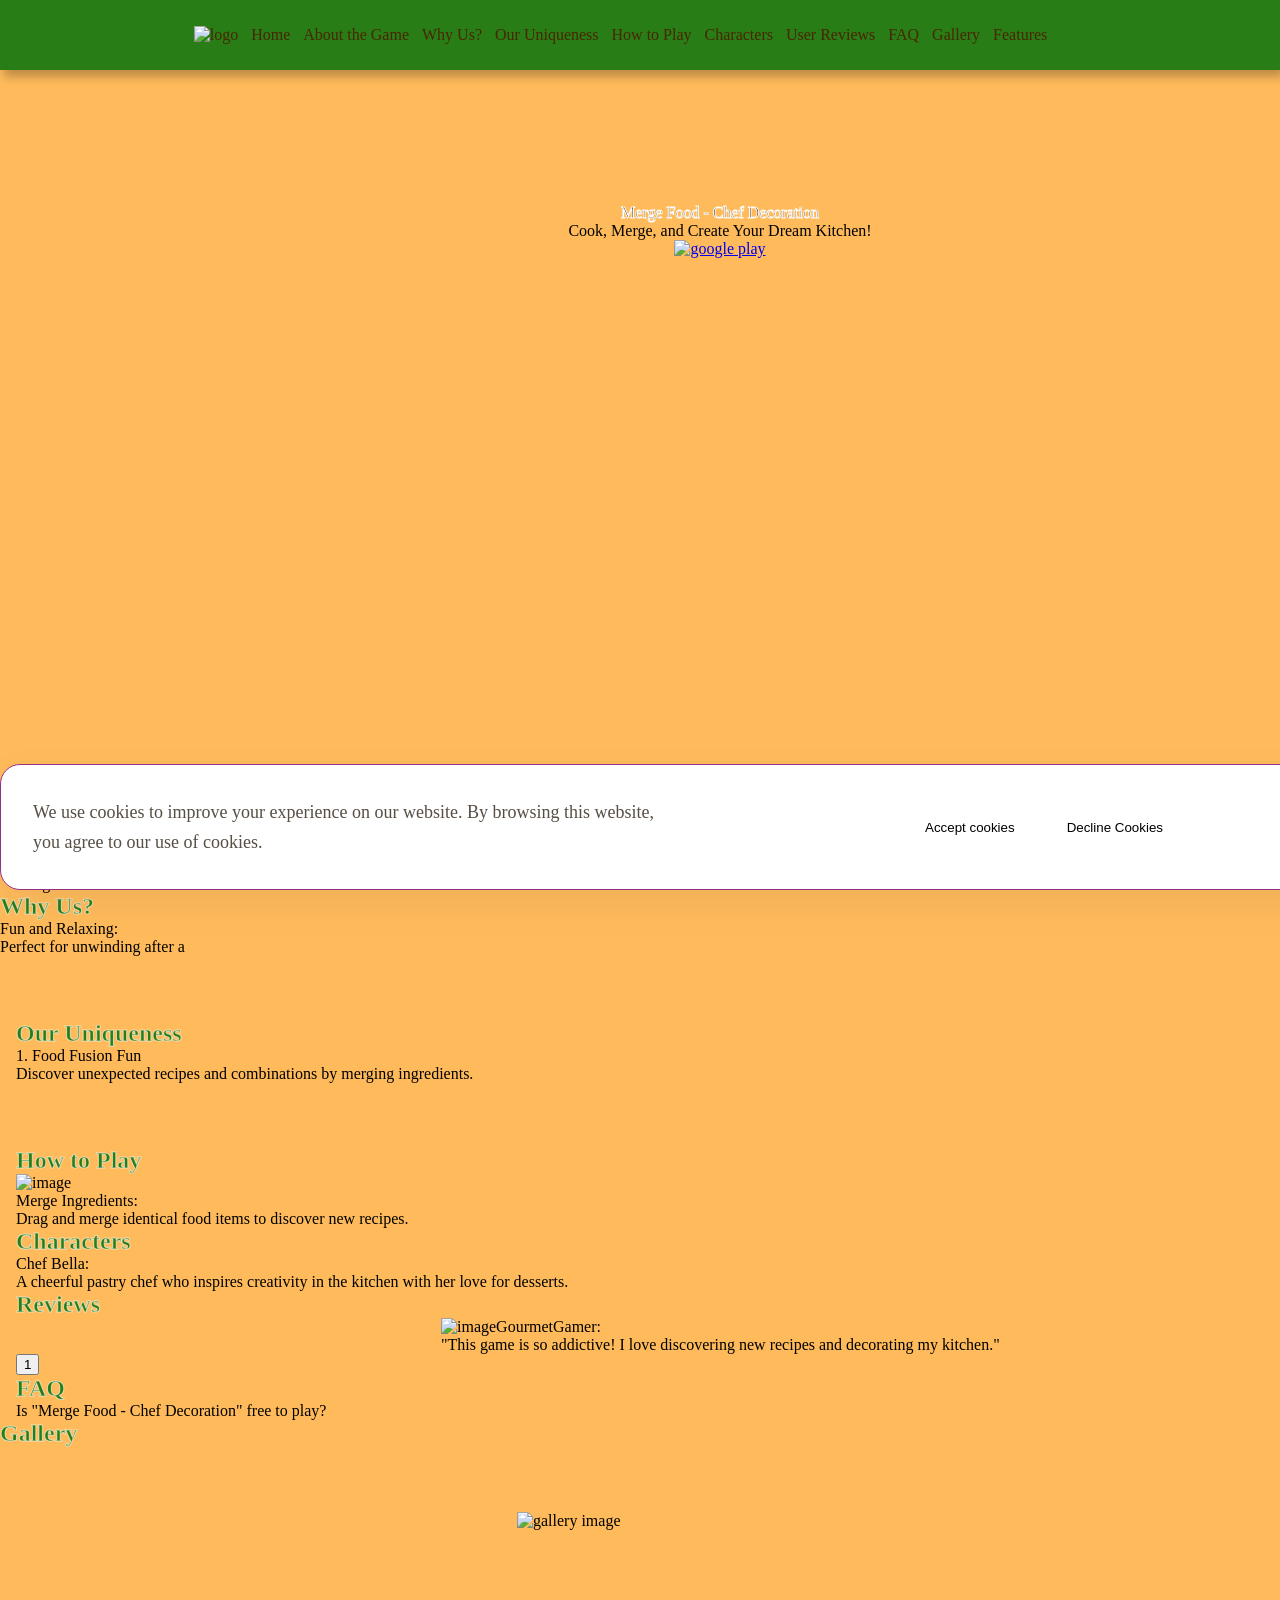
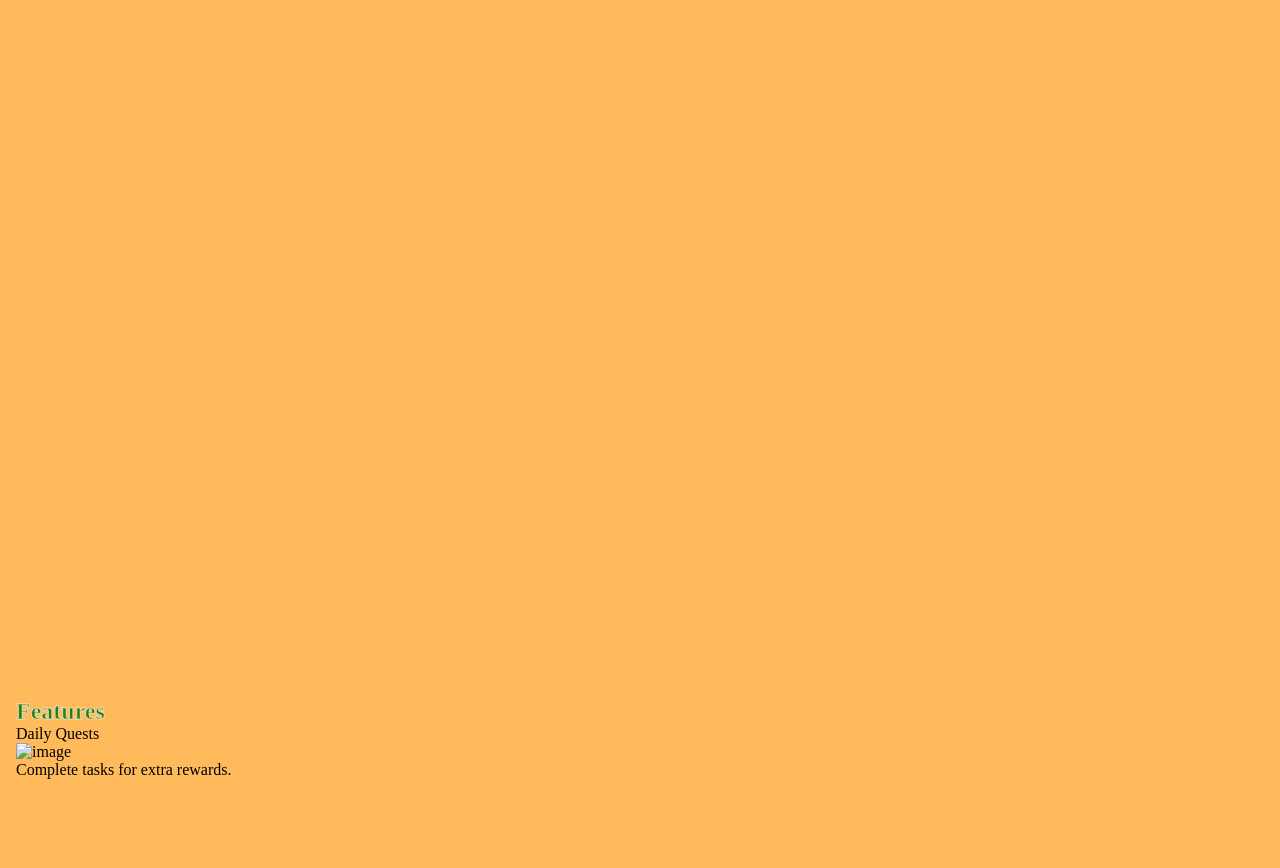
==== index.html @ c47b5298 "1" ====
<!DOCTYPE html>
<html lang="en">
  <head>
    <meta charset="UTF-8" />
    <meta name="viewport" content="width=device-width, initial-scale=1.0" />
    <meta name="description" content="" />
    <title></title>
    <link rel="icon" href="img" />

    <link rel="stylesheet" type="text/css" href="slick/slick.css" />
    <link rel="stylesheet" href="css/main.css" />
  </head>

  <body>
    <div id="cookie-popup" class="class-cookie-popup">
      <div class="class-cookie-popup-container">
        <p class="class-cookie-popup-text-two">
          We use cookies to improve your experience on our website. By browsing
          this website, you agree to our use of cookies.
        </p>
        <div class="class-cookie-button-container">
          <button id="accept-cookies" class="class-cookie-button">
            Accept cookies
          </button>
          <button id="decline-cookies" class="class-cookie-button">
            Decline Cookies
          </button>
        </div>
      </div>
    </div>
    <header class="class-header">
      <div class="class-header-background"></div>
      <nav class="class-navigation">
        <ul class="class-navigation-list">
          <li class="class-navigation-item">
            <a href="/" class="class-navigation-link">
              <img
                class="class-title-img class-navigation-img"
                alt="logo"
                src="img"
                style=""
              />
            </a>
          </li>
          <li class="class-navigation-item">
            <a href="/" class="class-navigation-link">Home</a>
          </li>
          <li class="class-navigation-item">
            <a href="/#about" class="class-navigation-link">About the Game</a>
          </li>
          <li class="class-navigation-item">
            <a href="/#why" class="class-navigation-link">Why Us?</a>
          </li>
          <li class="class-navigation-item">
            <a href="/#uniqueness" class="class-navigation-link"
              >Our Uniqueness</a
            >
          </li>

          <li class="class-navigation-item">
            <a href="/#how" class="class-navigation-link">How to Play</a>
          </li>
          <li class="class-navigation-item">
            <a href="/#characters" class="class-navigation-link">Characters</a>
          </li>
          <li class="class-navigation-item">
            <a href="/#reviews" class="class-navigation-link">User Reviews</a>
          </li>
          <li class="class-navigation-item">
            <a href="/#faq" class="class-navigation-link">FAQ</a>
          </li>
          <li class="class-navigation-item">
            <a href="/#gallery" class="class-navigation-link">Gallery</a>
          </li>
          <li class="class-navigation-item">
            <a href="/#features" class="class-navigation-link">Features</a>
          </li>
          <li class="class-navigation-item">
            <a
              href="/policy.html"
              class="class-navigation-link class-navigation-item-desk"
            >
              Privacy Policy
            </a>
          </li>
          <li class="class-navigation-item">
            <a
              href="/terms.html"
              class="class-navigation-link class-navigation-item-desk"
            >
              Terms and Conditions
            </a>
          </li>
          <li class="class-navigation-item">
            <a
              href="/cookies.html"
              class="class-navigation-link class-navigation-item-desk"
            >
              Cookies Policy
            </a>
          </li>
        </ul>

        <div class="class-header-button-wrapper">
          <a href="/" class="class-policy-terms-header-icon-menu">
            <img
              href="/"
              class="class-title-img"
              alt="logo"
              src="img"
              style=""
            />
          </a>

          <button
            type="button"
            class="class-header-icon-button"
            data-menu-button
          >
            <img
              class="class-header-icon class-header-icon-menu"
              src="img/header/menu.png"
              style=""
              alt="menu "
            />
            <img
              class="class-header-icon class-header-icon-close"
              src="img/header/menu (1).png"
              alt="close"
            />
          </button>
        </div>
      </nav>
    </header>

    <main>
      <section class="class-home" id="home">
        <div class="class-home-container">
          <div class="class-home-container-top">
            <h1>
              <img class="class-home-title-img" src="/img/home" alt="" />
            </h1>
            <p class="class-home-title">Merge Food - Chef Decoration</p>
            <p class="class-home-text">
              Cook, Merge, and Create Your Dream Kitchen!
            </p>
            <a class="class-home-link" href="#" target="_blank">
              <img class="class-home-img" src="./img/home" alt="google play" />
            </a>
          </div>
        </div>
      </section>
      <section class="class-about" id="about">
        <div class="class-about-container">
          <h2 class="class-about-title">About the Game</h2>
          <p class="class-about-text">
            <span class="class-about-text-bold"
              >Merge Food - Chef Decoration</span
            >
            combines the
          </p>
        </div>
      </section>
      <article class="class-why" id="why">
        <span style="display: none"
          >Generated: 2025-04-12, Hash: class-qk-class-39fd7x</span
        >

        <div class="class-why-container">
          <h2 class="class-about-title">Why Us?</h2>
          <dl class="class-why-list">
            <div class="class-why-item">
              <figure class="class-why-img">
                <img class="class-why-img" src="img/why" alt="" />
              </figure>
              <div>
                <dt class="class-why-text-bold">Fun and Relaxing:</dt>
                <dd class="class-why-text">Perfect for unwinding after a</dd>
              </div>
            </div>
          </dl>
        </div>
      </article>
      <section class="class-uniqueness" id="uniqueness">
        <div class="class-uniqueness-container">
          <h2 class="class-about-title">Our Uniqueness</h2>
          <div class="class-uniqueness-list">
            <div class="class-uniqueness-item">
              <img class="class-uniqueness-img" src="" alt="" />
              <p class="class-uniqueness-text-bold">1. Food Fusion Fun</p>
              <p class="class-uniqueness-text">
                Discover unexpected recipes and combinations by merging
                ingredients.
              </p>
            </div>
          </div>
        </div>
      </section>

      <section class="class-how" id="how">
        <div class="class-how-container">
          <h2 class="class-about-title">How to Play</h2>

          <ul class="class-how-list">
            <li class="class-how-item">
              <img
                class="class-how-img"
                src="/img/how/image (1).png"
                alt="image"
              />
              <p class="class-how-text-bold">Merge Ingredients:</p>
              <p class="class-how-text">
                Drag and merge identical food items to discover new recipes.
              </p>
            </li>
          </ul>
        </div>
      </section>
      <section class="class-characters" id="characters">
        <div class="class-characters-container">
          <h2 class="class-about-title">Characters</h2>
          <ul class="class-characters-list">
            <li class="class-characters-item">
              <img class="class-characters-img" src="" alt="" />
              <p class="class-characters-text-bold">Chef Bella:</p>
              <p class="class-characters-text">
                A cheerful pastry chef who inspires creativity in the kitchen
                with her love for desserts.
              </p>
            </li>
          </ul>
        </div>
      </section>
      <section class="class-reviews" id="reviews">
        <div class="class-reviews-container">
          <h2 class="class-about-title">Reviews</h2>
          <ul class="class-reviews-list">
            <li class="class-reviews-item">
              <div class="class-reviews-item-top">
                <img
                  class="class-reviews-img"
                  src="/img/reviews/image 12.png"
                  alt="image"
                />
                <p class="class-reviews-text-bold">GourmetGamer:</p>
              </div>
              <p class="class-reviews-text">
                "This game is so addictive! I love discovering new recipes and
                decorating my kitchen."
              </p>
            </li>
          </ul>
        </div>
      </section>
      <section class="class-faq" id="faq">
        <div class="class-faq-container">
          <h2 class="class-about-title">FAQ</h2>
          <ul class="class-faq-list">
            <li class="class-faq-item">
              <div class="class-faq-question" onclick="toggleAnswer(this)">
                <span>Is "Merge Food - Chef Decoration" free to play?</span>
                <button class="class-toggle-button">
                  <img src="/img/faq/icon.png" alt="Toggle" />
                </button>
              </div>
              <div class="class-faq-answer">
                Yes, the game is free to play with optional in-app purchases for
                special items.
              </div>
            </li>
          </ul>
        </div>
      </section>

      <section class="class-gallery" id="gallery">
        <div class="class-gallery-container">
          <h2 class="class-about-title">Gallery</h2>

          <ul class="class-gallery-list">
            <li class="class-gallery-item">
              <img
                class="class-gallery-image"
                src="./img/gallery/3.png"
                alt="gallery image"
              />
            </li>
          </ul>
          <div class="class-gallery-button-container">
            <button class="class-gallery-button class-gallery-list-left">
              <img
                class="class-gallery-button-icon"
                src="img"
                alt="left button"
              />
            </button>
            <button class="class-gallery-button class-gallery-list-right">
              <img
                class="class-gallery-button-icon"
                src="img"
                alt="right button"
              />
            </button>
          </div>
        </div>
      </section>
      <section class="class-features" id="features">
        <div class="class-features-container">
          <h2 class="class-about-title">Features</h2>

          <ul class="class-features-list">
            <li class="class-features-item">
              <p class="class-features-text-bold">Daily Quests</p>
              <img
                class="class-features-img"
                src="/img/features/image (2).png"
                alt="image"
              />
              <p class="class-features-text">
                Complete tasks for extra rewards.
              </p>
            </li>
          </ul>
        </div>
      </section>
    </main>

    <script src="js/mobile-menu.js"></script>
    <script src="js/jquery-loc-class-0.js"></script>
    <script type="text/javascript" src="slick/slick.min.js"></script>
    <script src="js/slick.js"></script>
  </body>
</html>
---- css/main.css ----
@import url("https://fonts.googleapis.com/css2?family=Comme:wght@100..900&family=Lora:ital,wght@0,400..700;1,400..700&family=Viga&display=swap");

*,
*::before,
*::after {
  box-sizing: border-box;
}
html {
  scroll-behavior: smooth;
}

body {
  margin: 0;
  background: #ffbb5b;
  color: #000000;
}

h1,
h2,
h3,
h4,
h5,
h6,
p {
  margin: 0;
}

ul,
ol {
  margin: 0;
  padding: 0;
  list-style: none;
}
dl,
dt,
dd {
  margin: 0;
  padding: 0;
}
img {
  display: block;
  height: auto;
}
figure {
  margin: 0;
  padding: 0;
  border: 0;
}
.list {
  list-style: none;
}

button,
a {
  cursor: pointer;
}

.button:hover {
  scale: 120%;
}

.class-header.is-open .class-header-background {
  left: 0;
}
.class-header-button-wrapper {
  margin-left: auto;
}
.class-header-icon {
  display: none;
}

.class-header-icon-button {
  display: -webkit-box;
  display: -ms-flexbox;
  display: flex;
  background-color: transparent;
  border: none;
  border-radius: 50%;
}
.class-navigation-list.is-open {
  right: 0;
}
.class-header-icon-menu {
  display: block;
}

.class-header-icon-button.is-open .class-header-icon-menu {
  display: none;
}

.class-header-icon-button.is-open .class-header-icon-close {
  display: block;
}

.class-header {
  position: fixed;
  width: 100%;
  z-index: 5;
  transition: background-color 0.3s ease;
  background: transparent;
  display: flex;
  height: 64px;
  background: #297d17;
  box-shadow: 4px 7px 9px 0px #00000040;
}

.class-header-background {
  position: absolute;
  top: 0;
  right: 0;
  bottom: 0;
  left: 100%;
  z-index: -1;
  transition: left 0.3s ease;
  background: #297d17;
  box-shadow: 4px 7px 9px 0px #00000040;
}
.class-header.is-open .class-header-background {
  left: 0;
}
.class-header-button-wrapper {
  margin-right: auto;
  display: flex;
  align-items: center;
  justify-content: space-between;
}

.class-header-icon-menu {
  display: block;
}

.class-header-icon-button.is-open .class-header-icon-menu {
  display: none;
}

.class-header-icon-button.is-open .class-header-icon-close {
  display: block;
}

.class-navigation {
  display: -ms-flexbox;
  -webkit-box-orient: vertical;
  -webkit-box-direction: normal;
  -ms-flex-direction: column;
  flex-direction: column;
  -webkit-box-align: center;
  -ms-flex-align: center;
  align-items: center;
  -webkit-box-flex: 1;
  -ms-flex: 1;
  flex: 1;
  padding: 10px 12px;
  position: relative;
}

.class-navigation-list {
  display: flex;
  flex-direction: column;
  align-items: center;
  position: absolute;
  top: 100%;
  right: -100%;
  width: 100%;
  height: 557px;
  transition: 0.3s;
  z-index: 999;
  padding: 0px 32px;
  border-radius: 0px 0px 20px 20px;
  gap: 28px;
  background: #ffc16b;
}

.class-navigation-list.is-open {
  right: 0;
}

.class-navigation-link {
  transition: all 0.3s ease-in-out;
  text-decoration: none;
  color: #482600;
}

.class-navigation-link:hover,
.class-navigatioт-link:focus {
  color: #297d17;
}

.class-header.is-open {
  background-color: transparent;
}

.class-navigation-img {
  display: none;
}

@media screen and (min-width: 1200px) {
  .class-navigation-img {
    display: block;
  }
  .class-policy-terms-header-icon-menu {
    display: none;
  }
  .class-header-button-wrapper {
    display: none;
  }
  .class-header {
    width: 100%;
    height: 70px;
    padding: 0;
    display: flex;
    align-items: center;
    justify-content: center;
    z-index: 1000;
  }

  .class-header-icon-button {
    display: none;
  }
  .class-navigation {
    display: flex;
    flex-direction: row;
    flex: 1;
    padding: 0;
    width: 1440px;
    padding: 0 0px;
    margin: auto;
  }

  .class-navigation-list {
    background-color: transparent;
    flex-direction: row;
    display: flex;
    position: static;
    width: 1440px;
    margin: auto;
    padding-block: 0;
    flex: 1;
    gap: 13px;
    height: 0px;
    display: flex;
    justify-content: center;
    align-items: center;
    justify-content: center;
    padding: 0;
  }

  .class-navigation-link {
  }

  .class-navigation-link:hover,
  .class-navigation-link:focus {
  }

  .class-navigation-item-desk {
    display: none;
  }
}

.class-home {
  width: 375px;
  height: 742px;
  background-repeat: no-repeat;
  background-size: cover;
  background-position: center;
  background-image: url("/img/home");
  margin: auto;
}
.class-home-container {
  width: 375px;
  padding: 182px 16px 0px;
  margin: auto;
}

.class-home-container-top {
  display: flex;
  flex-direction: column;
  align-items: start;
}
.class-home-title-img {
}
.class-home-title {
  -webkit-text-stroke: 1px #ffffff;
  color: #482600;
}

.class-home-text {
}
.class-home-link {
  transition: all 0.3s ease-in-out;
}

.class-home-link:hover {
  transform: scale(1.1);
}

@media screen and (min-width: 1200px) {
  .class-home {
    width: 1440px;
    height: 784px;
    background-image: url("/img/home");
  }
  .class-home-container {
    width: 1440px;
    padding: 204px 0px 0px;
  }
  .class-home-container-top {
    display: flex;
    flex-direction: column;
    align-items: center;
    justify-content: center;
  }
  .class-home-title-img {
  }
  .class-home-title {
  }

  .class-home-text {
  }
}
.class-about {
  margin: auto;
  width: 375px;
  height: px;
  background-repeat: no-repeat;
  background-size: cover;
  background-position: center;
  background-image: url("/img");
}
.class-about-container {
  width: 375px;
  padding: 64px 16px 0px;
  margin: auto;
}
.class-about-title {
  -webkit-text-stroke: 1px#FFFFFF99;
  color: #297d17;
}
.class-about-text {
}

.class-about-text-bold {
}

@media screen and (min-width: 1200px) {
  .class-about {
    width: 1440px;
    height: px;
    background-image: url("/img");
  }
  .class-about-container {
    width: 1440px;
    padding: ;
  }
}
.class-why {
  margin: auto;
  width: 375px;
  height: px;
  background-repeat: no-repeat;
  background-size: cover;
  background-position: center;
  background-image: url("/img");
}

.class-why-container {
  width: 375px;
  margin: auto;
  padding: 0;
}
.class-why-list {
  padding-top: px;
  display: flex;
  flex-direction: column;
  gap: px;
}
.class-why-item {
  display: flex;
  gap: px;
  align-items: center;
}
.class-why-img {
}
.class-why-text-bold {
}
.class-why-text {
}

@media screen and (min-width: 1200px) {
  .class-why {
    width: 1440px;
    height: px;
    background-image: url("/img");
  }
  .class-why-container {
    width: 1440px;
    padding: ;
  }
}

.class-uniqueness {
  margin: auto;
  width: 375px;
  height: px;
  background-repeat: no-repeat;
  background-size: cover;
  background-position: center;
  background-image: url("/img");
}
.class-uniqueness-container {
  margin: auto;
  width: 375px;
  padding: 64px 16px 0;
}
.class-uniqueness-list {
  padding-top: px;
  display: flex;
  flex-direction: column;
  gap: px;
}
.class-uniqueness-item {
}
.class-uniqueness-img {
}
.class-uniqueness-text-bold {
}
.class-uniqueness-text {
}

@media screen and (min-width: 1200px) {
  .class-uniqueness {
    width: 1440px;
    height: px;
    background-image: url("/img");
  }
  .class-uniqueness-container {
    margin: auto;
    width: 1440px;
    padding: ;
  }
}
.class-how {
  margin: auto;
  width: 375px;
  height: px;
  background-repeat: no-repeat;
  background-size: cover;
  background-position: center;
  background-image: url("/img");
}
.class-how-container {
  margin: auto;
  width: 375px;
  padding: 64px 16px 0;
}
.class-how-list {
  padding-top: px;
  display: flex;
  flex-direction: column;
  gap: px;
}

.class-how-item {
}

.class-how-img {
  margin: auto;
}

.class-how-text-bold {
}

.class-how-text {
}

@media screen and (min-width: 1200px) {
  .class-how {
    width: 1440px;
    height: px;
    background-image: url("/img");
  }
  .class-how-container {
    margin: auto;
    width: 1440px;
    padding: ;
  }
}

.class-characters {
  margin: auto;
  width: 375px;
  height: px;
  background-repeat: no-repeat;
  background-size: cover;
  background-position: center;
  background-image: url("/img");
}
.class-characters-container {
  padding: 0px 16px;
  margin: auto;
  width: 375px;
}
.class-characters-list {
  display: flex;
  flex-direction: column;
  padding-top: px;
  gap: px;
}
.class-characters-item {
}
.class-characters-img {
}
.class-characters-text-bold {
}

.class-characters-text {
}

@media screen and (min-width: 1200px) {
  .class-characters {
    width: 1440px;
    height: px;
    background-image: url("/img");
  }
  .class-characters-container {
    padding: px;
    margin: auto;
    width: 1440px;
  }
}

.class-reviews {
  margin: auto;
  width: 375px;
  height: px;
  background-repeat: no-repeat;
  background-size: cover;
  background-position: top;
  background-image: url("/img");
}
.class-reviews-container {
  margin: auto;
  padding: 0px 16px 0;
  width: 375px;
}
.class-reviews-list {
  padding: 0;
}

.class-reviews-item {
  margin: 0 5px;
}

.class-reviews-item-top {
  display: flex;
  gap: px;
  align-items: center;
}
.class-reviews-img {
}
.class-reviews-text-bold {
}

.class-reviews-text {
}

@media screen and (min-width: 1200px) {
  .class-reviews {
    width: 1440px;
    height: px;
    background-image: url("/img");
  }
  .class-reviews-container {
    margin: auto;
    padding: ;
    width: 1440px;
  }
}

.class-faq {
  margin: auto;
  width: 375px;
  height: px;
  background-repeat: no-repeat;
  background-size: cover;
  background-position: bottom;
  background-image: url("/img");
}
.class-faq-container {
  padding: 0px 16px 0px;
  width: 375px;
  margin: auto;
}
.class-faq-list {
  padding-top: px;
  display: flex;
  flex-direction: column;
  gap: px;
}

.class-faq-item {
}

.class-faq-question {
  display: flex;
  justify-content: space-between;
  align-items: center;
}

.class-faq-answer {
}
.class-toggle-button {
  background: none;
  border: none;
  cursor: pointer;
}

.class-toggle-button img {
  transition: transform 0.3s ease;
}
.class-faq-answer {
  max-height: 0;
  overflow: hidden;
  transition: max-height 0.4s ease, opacity 0.4s ease;
  opacity: 0;
}

.class-faq-answer.open {
  max-height: 200px;
  opacity: 1;
  padding-top: 16px;
}

.class-toggle-button img.rotated {
  transform: rotate(180deg);
}
@media screen and (min-width: 1200px) {
  .class-faq {
    width: 1440px;
    height: px;
    background-image: url("/img");
  }
  .class-faq-container {
    padding: ;
    width: 1440px;
    margin: auto;
  }
}
.class-gallery {
  margin: auto;
  width: 375px;
  height: px;
  background-repeat: no-repeat;
  background-size: cover;
  background-position: center;
  background-image: url("/img");
}
.class-gallery-container {
  width: 375px;
  margin: auto;
  padding: px;
}
.class-gallery-list {
  width: auto;
  padding-top: 65px;
  margin: auto;
}

.class-gallery-item {
  width: 343px;
  height: 610px;
  overflow: hidden;
  position: relative;
  margin: 0 10px;
}

.class-gallery-image {
  width: 100%;
  height: 100%;
  object-fit: cover;
  object-position: center;
}
.class-gallery-button-container {
  display: none;
}
@media screen and (min-width: 1200px) {
  .class-gallery-button-container {
    display: flex;
    align-items: center;
    justify-content: center;
    gap: 32px;
  }

  .class-gallery-button {
    background-color: transparent;
    border: none;
    padding: 0;
    -webkit-transition: scale 0.3s ease;
    transition: scale 0.3s ease;
  }
  .class-gallery-button-icon {
  }
  .class-gallery-button:hover {
    scale: 120%;
  }

  .class-gallery {
    width: 1440px;
    height: px;
    background-image: url("/img");
  }
  .class-gallery-container {
    width: 1440px;
    margin: auto;
    padding: px;
  }
  .class-gallery-item {
    width: 406px;
    height: 721.78px;
    margin: 0 10px;
  }

  .class-gallery-list {
  }
}

.class-features {
  margin: auto;
  width: 375px;
  height: px;
  background-image: url("/img");
}
.class-features-container {
  width: 375px;
  margin: auto;
  padding: 64px 16px 89px;
}
.class-features-list {
  padding-top: px;
  display: flex;
  flex-direction: column;
  gap: px;
}

.class-features-item {
}

.class-features-img {
}

.class-features-text-bold {
}

.class-features-text {
}

@media screen and (min-width: 1200px) {
  .class-features {
    width: 1440px;
    height: px;
    background-image: url("/img");
  }
  .class-features-container {
    width: 1440px;
    margin: auto;
    padding: px;
  }
}

.class-policy-terms-container {
  padding: 124px 16px 40px;
  width: 375px;
  margin: auto;
}

.class-policy-terms-container h1 {
  text-transform: uppercase;
  margin-bottom: 10px;
}
.class-policy-terms-container h2 {
  margin-bottom: ;
}
.class-policy-terms-container ul {
  list-style-type: disc;
  margin-left: 20px;
  margin-bottom: ;
}
.class-policy-terms-container p {
  margin-bottom: ;
}
.class-email-link {
  color: inherit;
  text-decoration: none;
}
@media screen and (min-width: 1200px) {
  .class-policy-terms-container {
    padding: 186px 80px 60px;
    width: 1440px;
  }
  .class-policy-terms-container h1 {
  }
  .class-policy-terms-container h2 {
  }
  .class-policy-terms-container p {
  }
}

.class-footer-container {
  width: 375px;
  padding: ;
  margin: auto;
  display: flex;
  flex-direction: column;
  justify-content: center;
  align-items: center;
  gap: 25px;
}

.class-footer-wrapper {
  display: flex;
  flex-direction: row;
  align-items: center;
  gap: 4px;
}

.class-footer-text {
  text-decoration: none;
  color: inherit;
}

.class-footer-copyright {
}

@media screen and (min-width: 1200px) {
  .class-footer-container {
    width: 1440px;
    padding: 48px 199px;
    display: flex;
    flex-direction: ;
    justify-content: end;
    align-items: center;
    gap: 160px;
  }

  .class-footer-wrapper {
    display: flex;
    flex-direction: row;
    justify-content: end;
    align-items: end;
    gap: 4px;
  }

  .class-footer-text {
  }

  .class-footer-copyright {
  }
}

.class-cookie-popup {
  position: fixed;
  bottom: 10px;
  width: 375px;
  padding: 30px;
  border-radius: 20px;
  background: rgba(255, 255, 255, 1);
  border: 1px solid rgba(149, 49, 133, 1);
  box-shadow: 0px 14px 42px 0px rgba(8, 15, 52, 0.06);
  z-index: 1000;
  display: none;
}

.class-cookie-popup-text-two {
  color: rgba(87, 78, 68, 1);
}

.class-cookie-button-container {
  padding: 30px 0 0;
  margin: auto;
  display: flex;
  flex-direction: row;
  align-items: center;
  justify-content: center;
  gap: 20px;
}

.class-cookie-button {
  border: none;
  background-color: transparent;
}

#accept-cookies {
}

.class-close-popup {
  position: absolute;
  top: 10px;
  right: 10px;
  font-size: 20px;
  cursor: pointer;
}

@media screen and (min-width: 1200px) {
  .class-cookie-popup-container {
    display: flex;
    align-items: center;
    justify-content: center;
  }

  .class-cookie-popup-text-two {
    font-family: Raleway;
    font-size: 18px;
    font-weight: 400;
    line-height: 30px;
    text-align: left;
    text-underline-position: from-font;
    text-decoration-skip-ink: none;
    width: 648px;
  }

  .class-cookie-button-container {
    padding: 0;
    margin: auto;
    display: flex;
    flex-direction: row;
    gap: 40px;
  }

  .class-cookie-popup {
    position: fixed;
    bottom: 10px;
    width: 1440px;
    padding: 32px;
    display: none;
  }
}
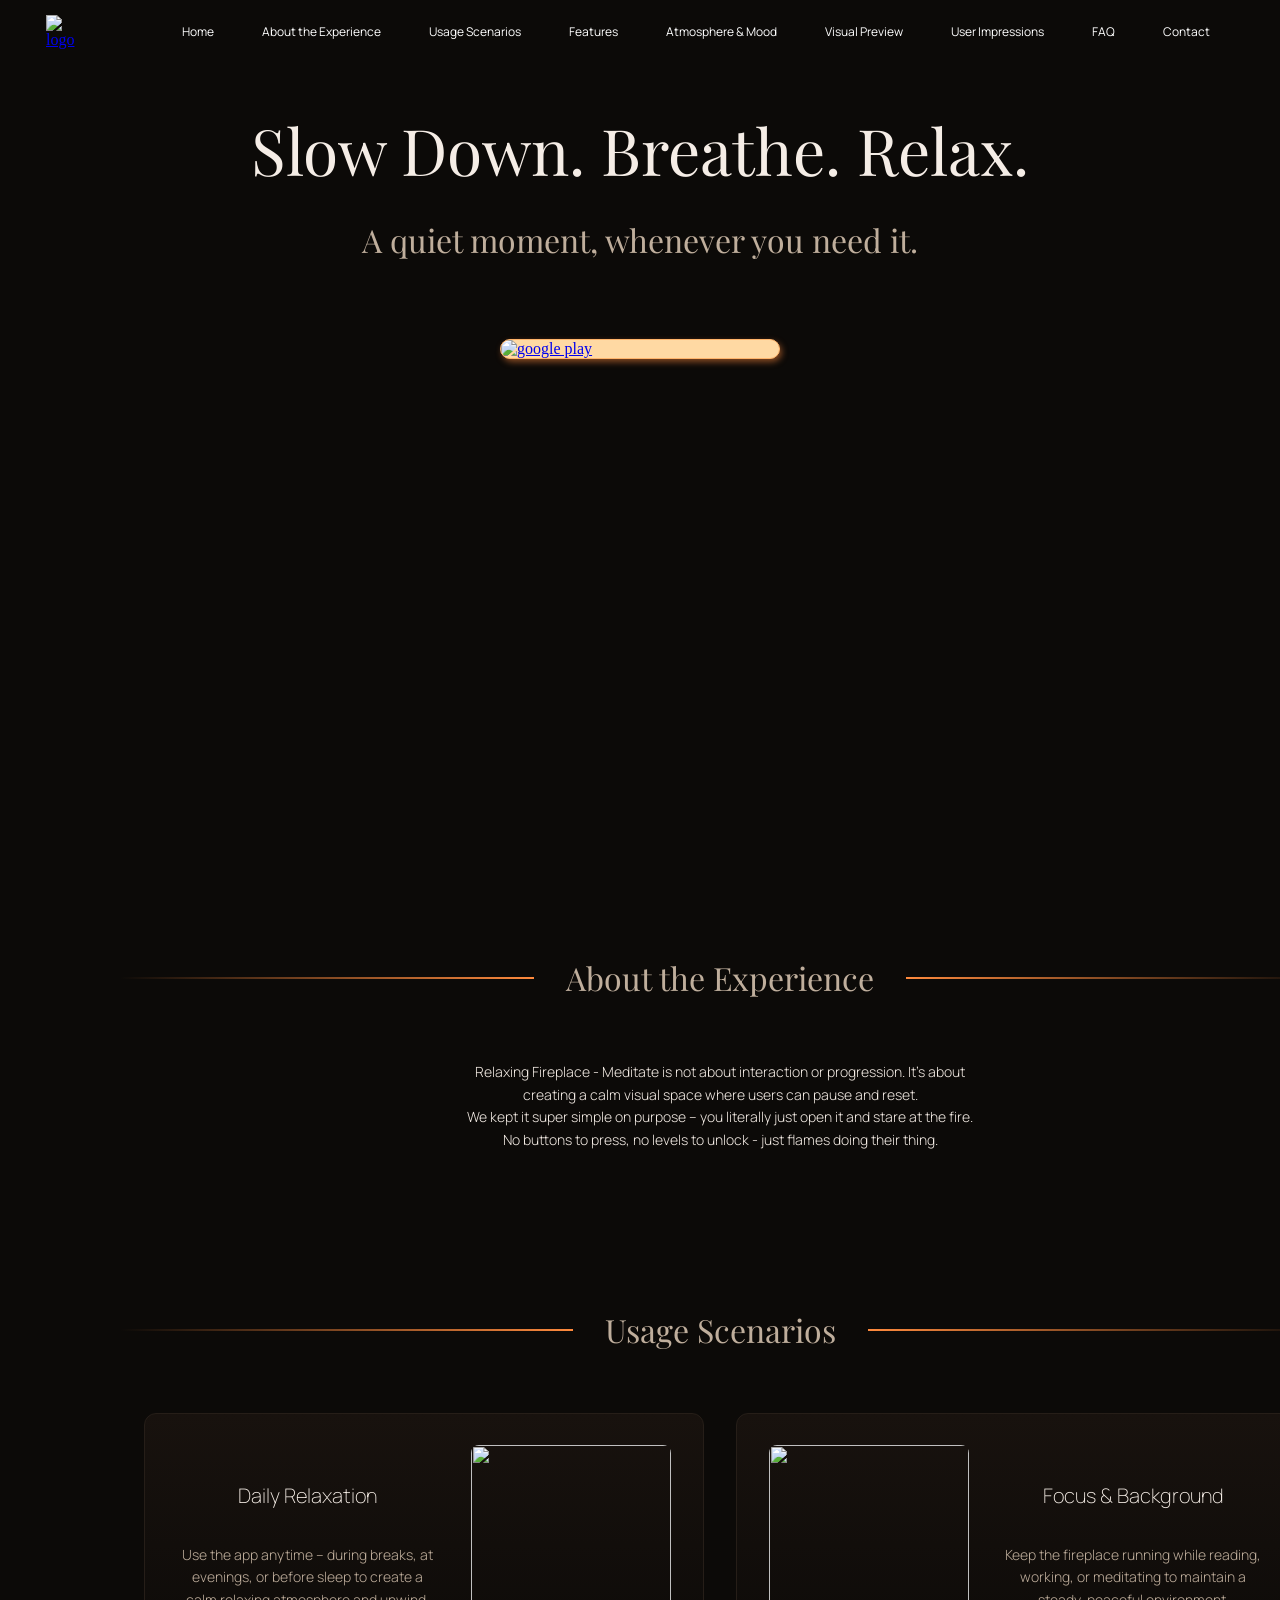
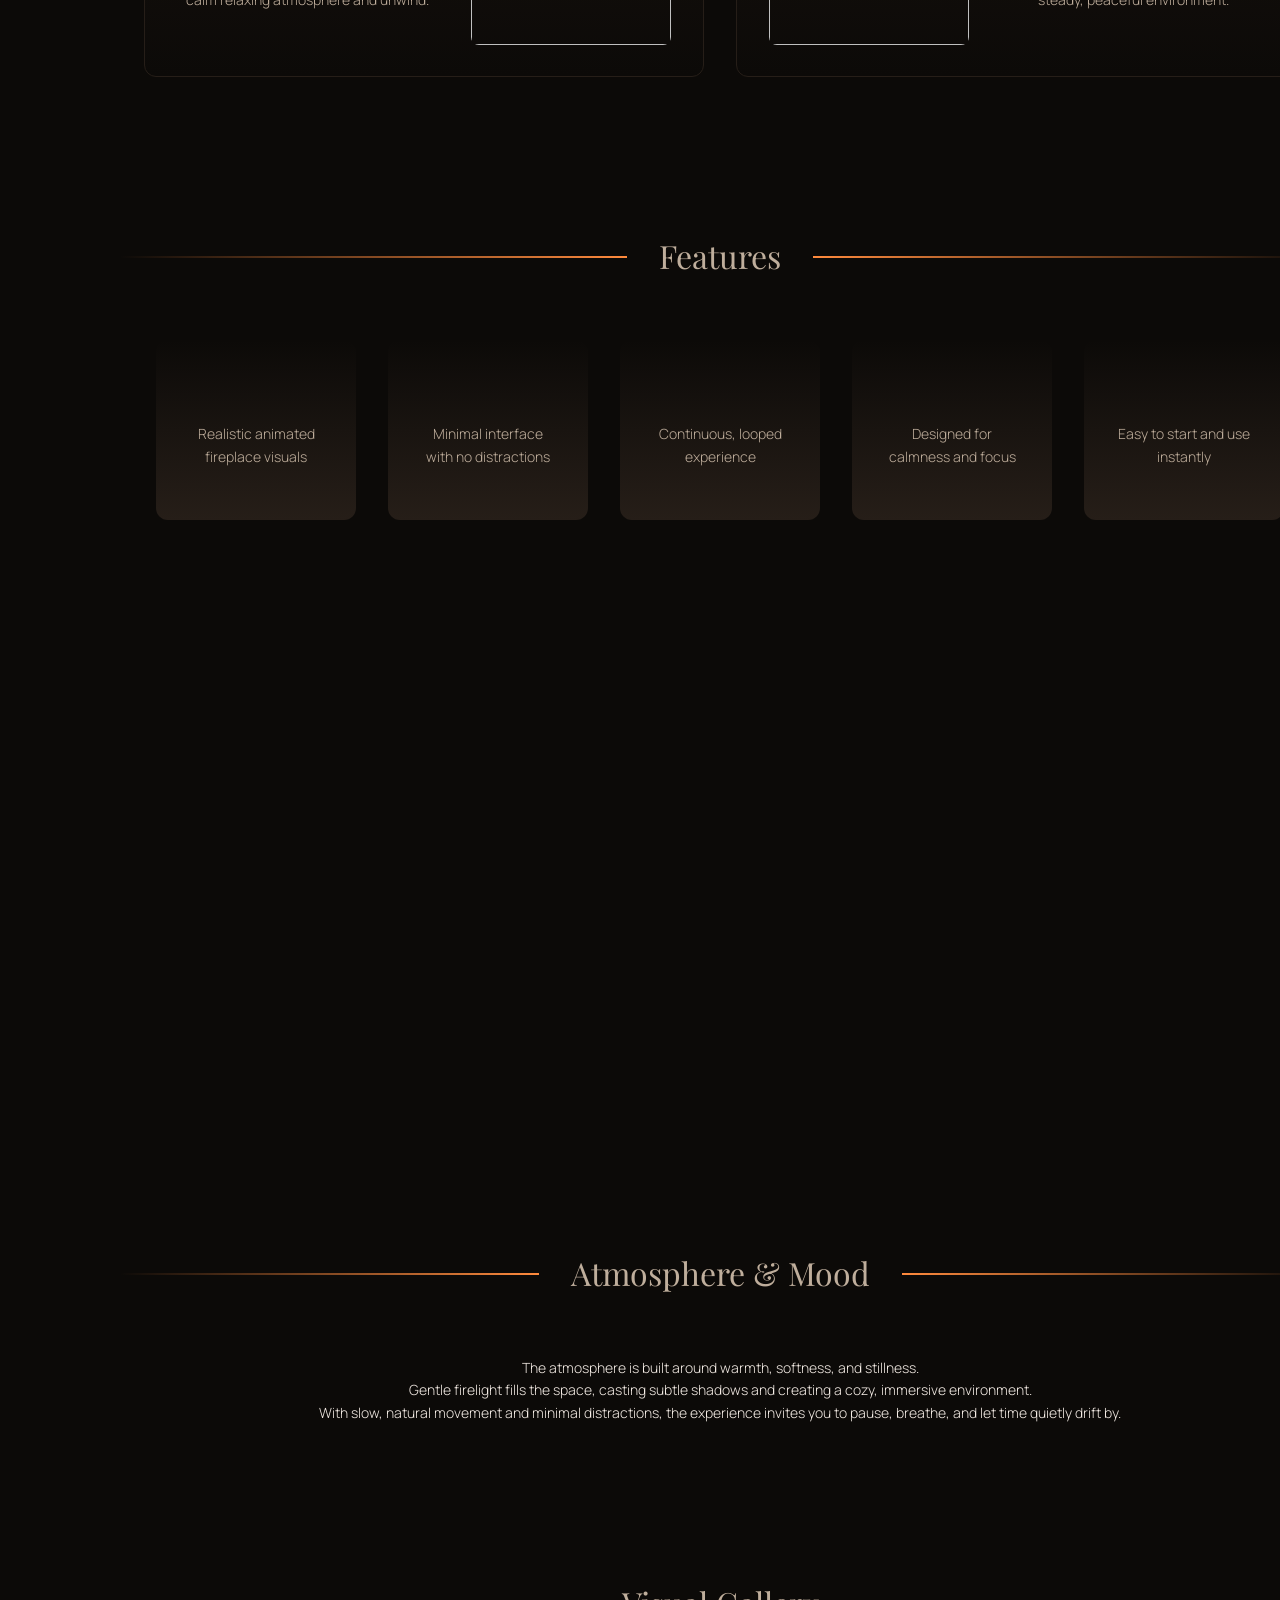
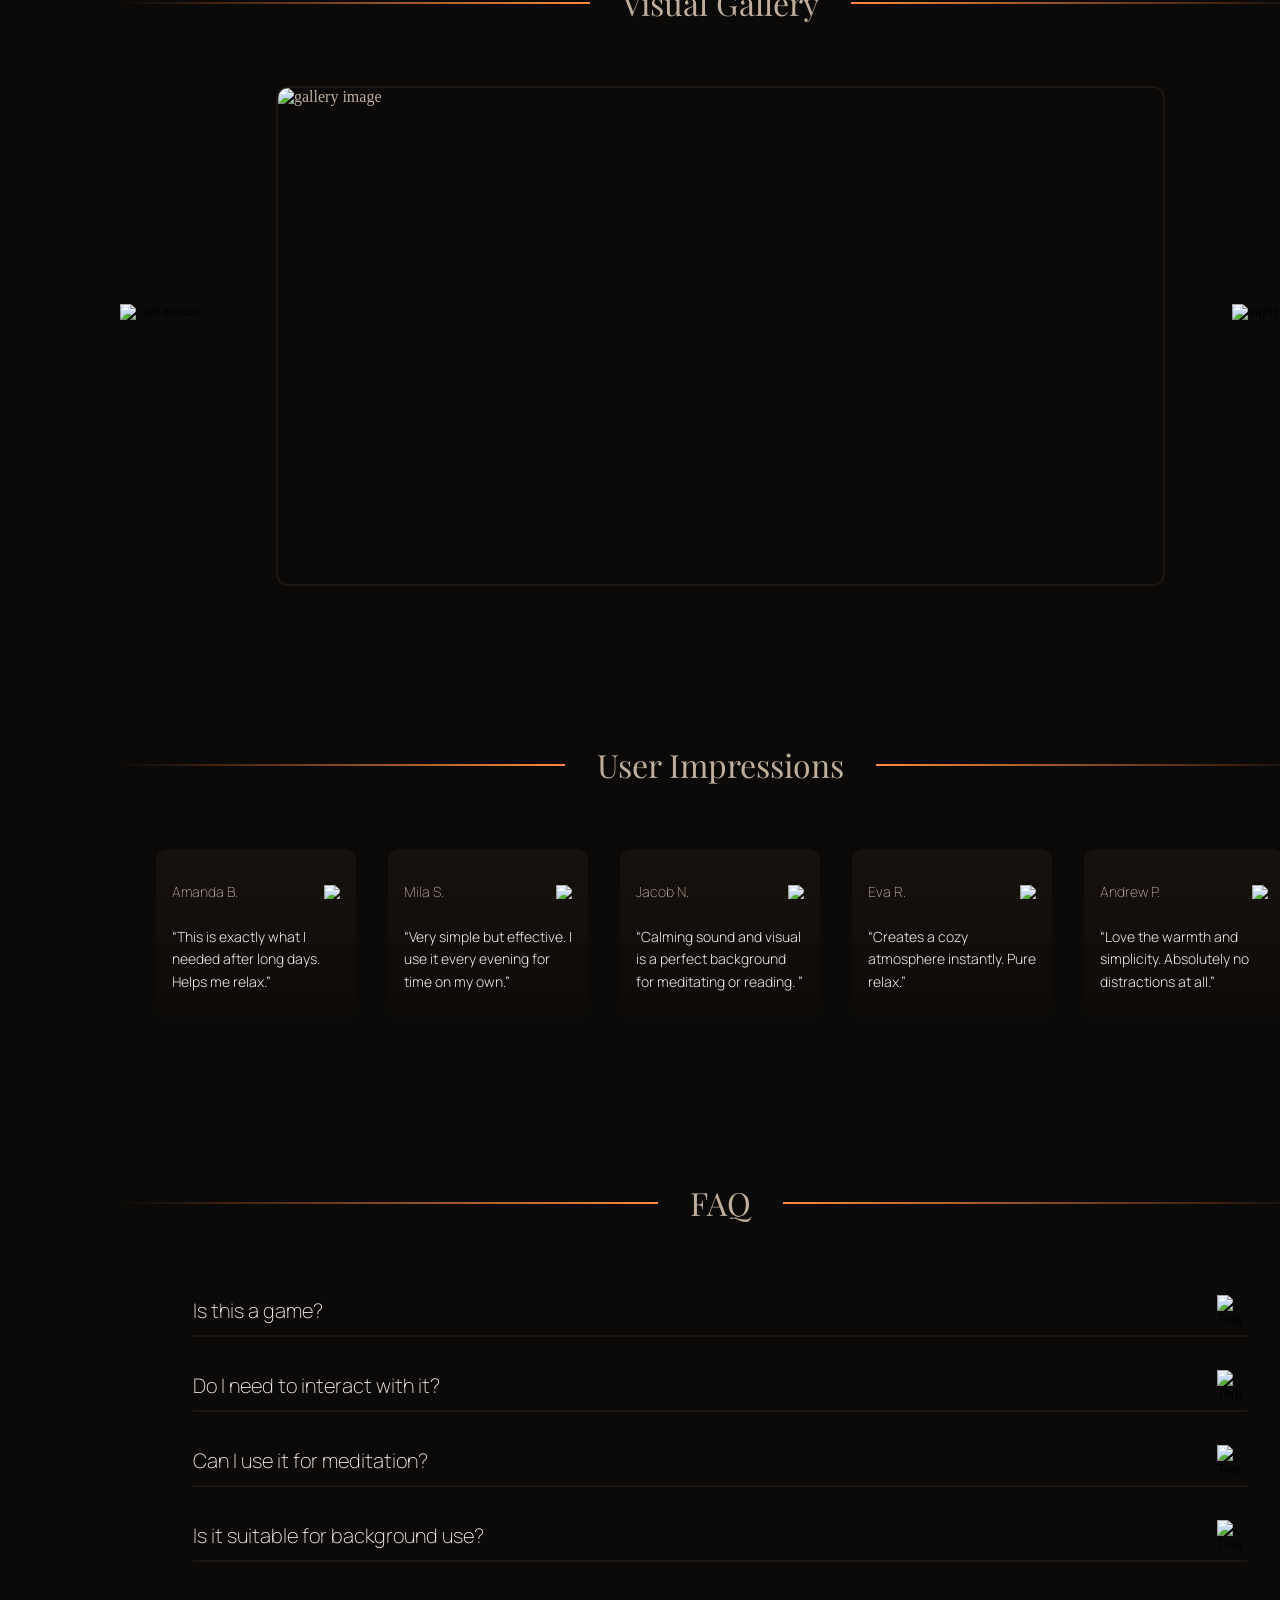
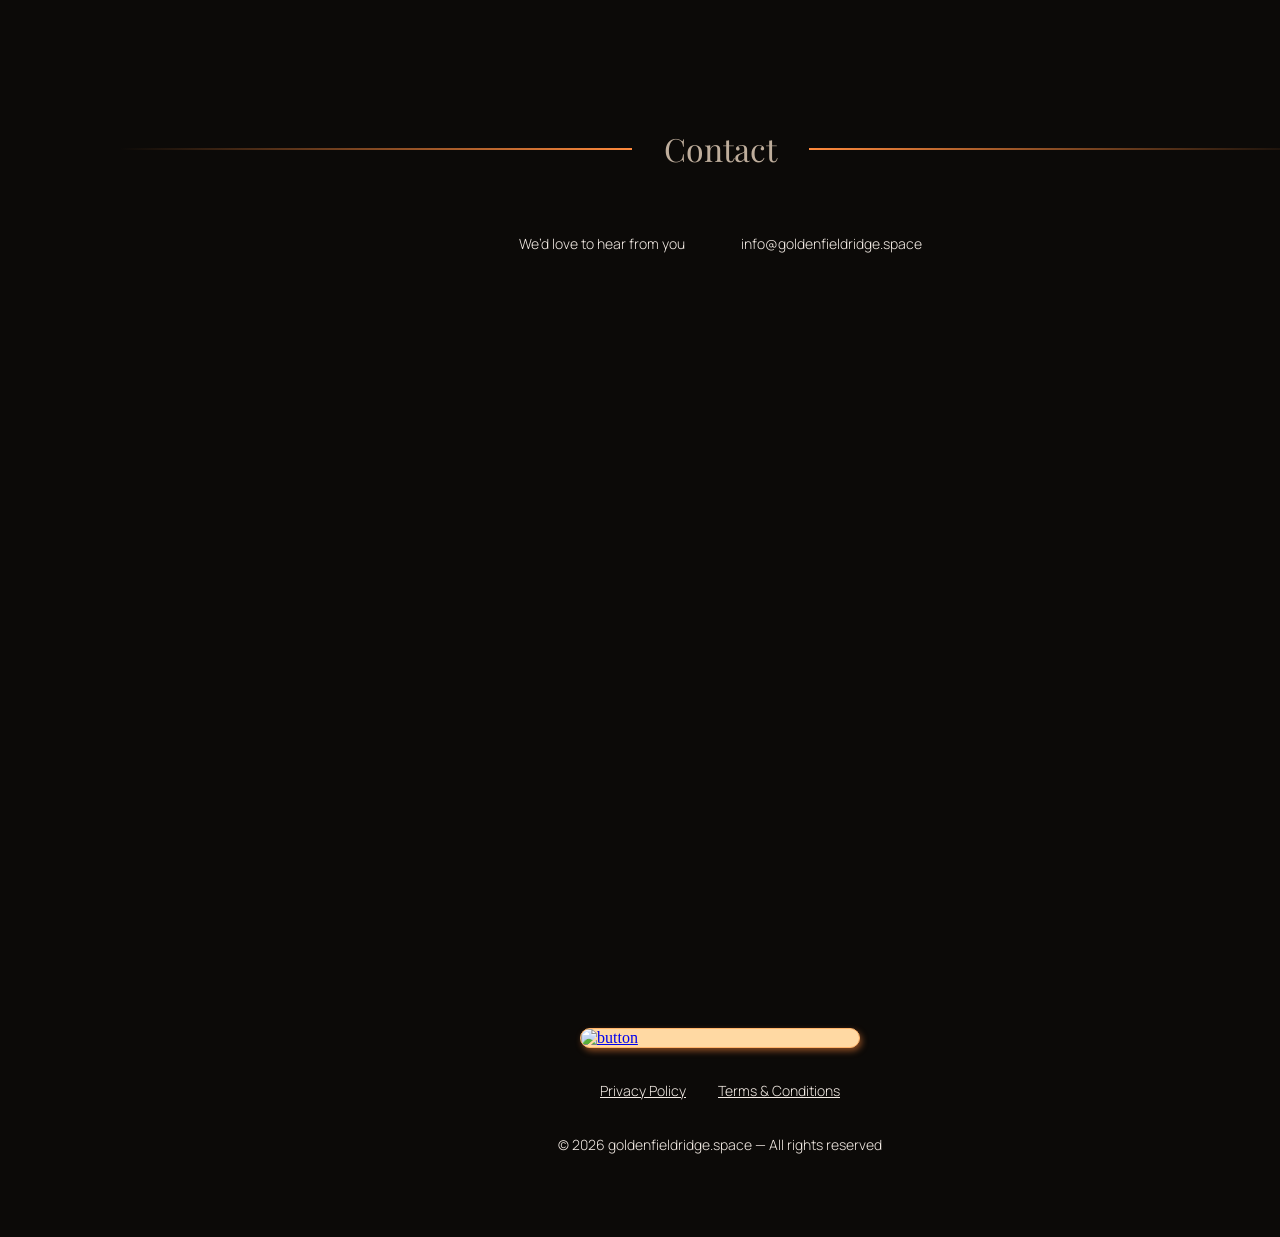
==== commit a971c703: "1" ====
--- a/index.html
+++ b/index.html
@@ -1,331 +1,516 @@
-<!DOCTYPE html>
+<!doctype html>
 <html lang="en">
   <head>
     <meta charset="UTF-8" />
     <meta name="viewport" content="width=device-width, initial-scale=1.0" />
     <meta name="description" content="" />
-    <title></title>
-    <link rel="icon" href="img" />
+    <title>Slow Down. Breathe. Relax.</title>
+    <link rel="icon" href="img/fav_500.png" />
 
     <link rel="stylesheet" type="text/css" href="slick/slick.css" />
     <link rel="stylesheet" href="css/main.css" />
   </head>
 
   <body>
-    <div id="cookie-popup" class="class-cookie-popup">
-      <div class="class-cookie-popup-container">
-        <p class="class-cookie-popup-text-two">
-          We use cookies to improve your experience on our website. By browsing
-          this website, you agree to our use of cookies.
-        </p>
-        <div class="class-cookie-button-container">
-          <button id="accept-cookies" class="class-cookie-button">
-            Accept cookies
-          </button>
-          <button id="decline-cookies" class="class-cookie-button">
-            Decline Cookies
-          </button>
-        </div>
-      </div>
-    </div>
-    <header class="class-header">
-      <div class="class-header-background"></div>
-      <nav class="class-navigation">
-        <ul class="class-navigation-list">
-          <li class="class-navigation-item">
-            <a href="/" class="class-navigation-link">
-              <img
-                class="class-title-img class-navigation-img"
+    <header class="o-i-header">
+      <div class="o-i-header-background"></div>
+      <nav class="o-i-navigation">
+        <ul class="o-i-navigation-list">
+          <li class="">
+            <a href="/">
+              <img
+                class="o-i-title-img o-i-navigation-img"
                 alt="logo"
-                src="img"
-                style=""
+                src="img/fav_500.png"
+                style="width: 32px"
               />
             </a>
           </li>
-          <li class="class-navigation-item">
-            <a href="/" class="class-navigation-link">Home</a>
-          </li>
-          <li class="class-navigation-item">
-            <a href="/#about" class="class-navigation-link">About the Game</a>
-          </li>
-          <li class="class-navigation-item">
-            <a href="/#why" class="class-navigation-link">Why Us?</a>
-          </li>
-          <li class="class-navigation-item">
-            <a href="/#uniqueness" class="class-navigation-link"
-              >Our Uniqueness</a
+          <li class="o-i-navigation-item">
+            <a href="/" class="o-i-navigation-link">Home</a>
+          </li>
+          <li class="o-i-navigation-item">
+            <a href="/#about" class="o-i-navigation-link"
+              >About the Experience</a
             >
           </li>
-
-          <li class="class-navigation-item">
-            <a href="/#how" class="class-navigation-link">How to Play</a>
-          </li>
-          <li class="class-navigation-item">
-            <a href="/#characters" class="class-navigation-link">Characters</a>
-          </li>
-          <li class="class-navigation-item">
-            <a href="/#reviews" class="class-navigation-link">User Reviews</a>
-          </li>
-          <li class="class-navigation-item">
-            <a href="/#faq" class="class-navigation-link">FAQ</a>
-          </li>
-          <li class="class-navigation-item">
-            <a href="/#gallery" class="class-navigation-link">Gallery</a>
-          </li>
-          <li class="class-navigation-item">
-            <a href="/#features" class="class-navigation-link">Features</a>
-          </li>
-          <li class="class-navigation-item">
+          <li class="o-i-navigation-item">
+            <a href="/#why" class="o-i-navigation-link">Usage Scenarios</a>
+          </li>
+          <li class="o-i-navigation-item">
+            <a href="/#uniqueness" class="o-i-navigation-link">Features</a>
+          </li>
+          <li class="o-i-navigation-item">
+            <a href="/#mood" class="o-i-navigation-link">Atmosphere & Mood</a>
+          </li>
+
+          <li class="o-i-navigation-item">
+            <a href="/#gallery" class="o-i-navigation-link">Visual Preview</a>
+          </li>
+          <li class="o-i-navigation-item">
+            <a href="/#user" class="o-i-navigation-link">User Impressions</a>
+          </li>
+          <li class="o-i-navigation-item">
+            <a href="/#faq" class="o-i-navigation-link">FAQ</a>
+          </li>
+          <li class="o-i-navigation-item">
+            <a href="/#how" class="o-i-navigation-link">Contact</a>
+          </li>
+
+          <li class="o-i-navigation-item-two">
             <a
               href="/policy.html"
-              class="class-navigation-link class-navigation-item-desk"
+              class="o-i-navigation-link o-i-navigation-item-desk"
             >
               Privacy Policy
             </a>
-          </li>
-          <li class="class-navigation-item">
+
             <a
               href="/terms.html"
-              class="class-navigation-link class-navigation-item-desk"
+              class="o-i-navigation-link o-i-navigation-item-desk"
             >
-              Terms and Conditions
+              Terms & Conditions
             </a>
           </li>
-          <li class="class-navigation-item">
-            <a
-              href="/cookies.html"
-              class="class-navigation-link class-navigation-item-desk"
-            >
-              Cookies Policy
-            </a>
-          </li>
         </ul>
 
-        <div class="class-header-button-wrapper">
-          <a href="/" class="class-policy-terms-header-icon-menu">
+        <div class="o-i-header-button-wrapper">
+          <a href="/" class="o-i-policy-terms-header-icon-menu">
             <img
               href="/"
-              class="class-title-img"
+              class="o-i-title-img"
               alt="logo"
-              src="img"
-              style=""
+              src="img/fav_500.png"
+              style="width: 24px"
             />
           </a>
 
-          <button
-            type="button"
-            class="class-header-icon-button"
-            data-menu-button
-          >
-            <img
-              class="class-header-icon class-header-icon-menu"
-              src="img/header/menu.png"
-              style=""
-              alt="menu "
-            />
-            <img
-              class="class-header-icon class-header-icon-close"
-              src="img/header/menu (1).png"
-              alt="close"
-            />
+          <button type="button" class="o-i-header-icon-button" data-menu-button>
+            <svg
+              class="o-i-header-icon o-i-header-icon-menu"
+              width="24"
+              height="24"
+              viewBox="0 0 24 24"
+              fill="none"
+              xmlns="http://www.w3.org/2000/svg"
+            >
+              <rect width="24" height="24" rx="12" fill="#FFB46A" />
+              <path
+                d="M5 7H19M5 17H19M5 12H19"
+                stroke="#0C0A08"
+                stroke-linecap="round"
+              />
+            </svg>
+            <svg
+              class="o-i-header-icon o-i-header-icon-close"
+              width="24"
+              height="24"
+              viewBox="0 0 24 24"
+              fill="none"
+              xmlns="http://www.w3.org/2000/svg"
+            >
+              <rect width="24" height="24" rx="12" fill="#FFB46A" />
+              <path
+                d="M6 6L11.75 11.75M11.75 11.75L6 17.5M11.75 11.75L17.5 17.5M11.75 11.75L17.5 6"
+                stroke="#0C0A08"
+                stroke-linecap="round"
+                stroke-linejoin="round"
+              />
+            </svg>
           </button>
         </div>
       </nav>
     </header>
 
     <main>
-      <section class="class-home" id="home">
-        <div class="class-home-container">
-          <div class="class-home-container-top">
-            <h1>
-              <img class="class-home-title-img" src="/img/home" alt="" />
-            </h1>
-            <p class="class-home-title">Merge Food - Chef Decoration</p>
-            <p class="class-home-text">
-              Cook, Merge, and Create Your Dream Kitchen!
-            </p>
-            <a class="class-home-link" href="#" target="_blank">
-              <img class="class-home-img" src="./img/home" alt="google play" />
+      <section class="o-i-home" id="home">
+        <div class="o-i-home-container">
+          <div class="o-i-home-container-top">
+            <h1 class="o-i-home-title">Slow Down. Breathe. Relax.</h1>
+            <p class="o-i-home-text">A quiet moment, whenever you need it.</p>
+            <a
+              class=""
+              href="https://play.google.com/store/apps/details?id=com.relaxingfireplace.v1.vod.ss.android&hl=en&gl=us"
+              target="_blank"
+            >
+              <img class="o-i-home-link" src="./img/1.png" alt="google play" />
             </a>
           </div>
         </div>
       </section>
-      <section class="class-about" id="about">
-        <div class="class-about-container">
-          <h2 class="class-about-title">About the Game</h2>
-          <p class="class-about-text">
-            <span class="class-about-text-bold"
-              >Merge Food - Chef Decoration</span
-            >
-            combines the
+      <section class="o-i-about" id="about">
+        <div class="o-i-about-container">
+          <div class="o-i-about-title-div">
+            <div class="o-i-about-title-divs"></div>
+            <h2 class="o-i-about-title">About the Experience</h2>
+            <div class="o-i-about-title-divss"></div>
+          </div>
+          <p class="o-i-about-text-bold">
+            Relaxing Fireplace - Meditate is not about interaction or
+            progression. It’s about creating a calm visual space where users can
+            pause and reset. <br />
+            We kept it super simple on purpose – you literally just open it and
+            stare at the fire. No buttons to press, no levels to unlock - just
+            flames doing their thing.
           </p>
         </div>
       </section>
-      <article class="class-why" id="why">
+      <article class="o-i-why" id="why">
         <span style="display: none"
-          >Generated: 2025-04-12, Hash: class-qk-class-39fd7x</span
+          >Generated: 2026-04-20, Hash: o-i-qk-o-i-39fd7x</span
         >
 
-        <div class="class-why-container">
-          <h2 class="class-about-title">Why Us?</h2>
-          <dl class="class-why-list">
-            <div class="class-why-item">
-              <figure class="class-why-img">
-                <img class="class-why-img" src="img/why" alt="" />
+        <div class="o-i-why-container">
+          <div class="o-i-about-title-div">
+            <div class="o-i-about-title-divs"></div>
+            <h2 class="o-i-about-title">Usage Scenarios</h2>
+            <div class="o-i-about-title-divss"></div>
+          </div>
+          <dl class="o-i-why-list">
+            <div class="o-i-why-item o-i-why-item-two">
+              <figure class="o-i-why-img">
+                <img class="o-i-why-img" src="img/1 (1).png" />
               </figure>
               <div>
-                <dt class="class-why-text-bold">Fun and Relaxing:</dt>
-                <dd class="class-why-text">Perfect for unwinding after a</dd>
+                <dt class="o-i-why-text-bold">Daily Relaxation</dt>
+                <dd class="o-i-why-text">
+                  Use the app anytime – during breaks, at evenings, or before
+                  sleep to create a calm relaxing atmosphere and unwind.
+                </dd>
+              </div>
+            </div>
+            <div class="o-i-why-item">
+              <figure class="o-i-why-img">
+                <img class="o-i-why-img" src="img/1 (2).png" />
+              </figure>
+              <div>
+                <dt class="o-i-why-text-bold">Focus & Background</dt>
+                <dd class="o-i-why-text">
+                  Keep the fireplace running while reading, working, or
+                  meditating to maintain a steady, peaceful environment.
+                </dd>
               </div>
             </div>
           </dl>
         </div>
       </article>
-      <section class="class-uniqueness" id="uniqueness">
-        <div class="class-uniqueness-container">
-          <h2 class="class-about-title">Our Uniqueness</h2>
-          <div class="class-uniqueness-list">
-            <div class="class-uniqueness-item">
-              <img class="class-uniqueness-img" src="" alt="" />
-              <p class="class-uniqueness-text-bold">1. Food Fusion Fun</p>
-              <p class="class-uniqueness-text">
-                Discover unexpected recipes and combinations by merging
-                ingredients.
-              </p>
-            </div>
-          </div>
-        </div>
-      </section>
-
-      <section class="class-how" id="how">
-        <div class="class-how-container">
-          <h2 class="class-about-title">How to Play</h2>
-
-          <ul class="class-how-list">
-            <li class="class-how-item">
-              <img
-                class="class-how-img"
-                src="/img/how/image (1).png"
-                alt="image"
-              />
-              <p class="class-how-text-bold">Merge Ingredients:</p>
-              <p class="class-how-text">
-                Drag and merge identical food items to discover new recipes.
-              </p>
+      <section class="o-i-uniqueness" id="uniqueness">
+        <div class="o-i-uniqueness-container">
+          <div class="o-i-about-title-div">
+            <div class="o-i-about-title-divs"></div>
+            <h2 class="o-i-about-title">Features</h2>
+            <div class="o-i-about-title-divss"></div>
+          </div>
+
+          <div class="o-i-uniqueness-list">
+            <div class="o-i-uniqueness-item">
+              <img
+                class="o-i-uniqueness-img"
+                src="/img/uniqueness/2 (1).png"
+                alt=""
+              />
+
+              <p class="o-i-uniqueness-text">
+                Realistic animated fireplace visuals
+              </p>
+            </div>
+            <div class="o-i-uniqueness-item">
+              <img
+                class="o-i-uniqueness-img"
+                src="/img/uniqueness/2 (2).png"
+                alt=""
+              />
+
+              <p class="o-i-uniqueness-text">
+                Minimal interface with no distractions
+              </p>
+            </div>
+            <div class="o-i-uniqueness-item">
+              <img
+                class="o-i-uniqueness-img"
+                src="/img/uniqueness/2 (3).png"
+                alt=""
+              />
+
+              <p class="o-i-uniqueness-text">Continuous, looped experience</p>
+            </div>
+            <div class="o-i-uniqueness-item">
+              <img
+                class="o-i-uniqueness-img"
+                src="/img/uniqueness/2 (4).png"
+                alt=""
+              />
+
+              <p class="o-i-uniqueness-text">Designed for calmness and focus</p>
+            </div>
+            <div class="o-i-uniqueness-item">
+              <img
+                class="o-i-uniqueness-img"
+                src="/img/uniqueness/2 (5).png"
+                alt=""
+              />
+
+              <p class="o-i-uniqueness-text">Easy to start and use instantly</p>
+            </div>
+          </div>
+        </div>
+      </section>
+      <section class="o-i-about" id="mood">
+        <div class="o-i-about-container">
+          <div class="o-i-about-title-div">
+            <div class="o-i-about-title-divs"></div>
+            <h2 class="o-i-about-title">Atmosphere & Mood</h2>
+            <div class="o-i-about-title-divss"></div>
+          </div>
+          <p class="o-i-about-text-bold o-i-about-text-bold-two">
+            The atmosphere is built around warmth, softness, and stillness.
+            Gentle firelight fills the space, casting subtle shadows and
+            creating a cozy, immersive environment. <br />With slow, natural
+            movement and minimal distractions, the experience invites you to
+            pause, breathe, and let time quietly drift by.
+          </p>
+          <p class="o-i-about-text-bold o-i-about-text-bold-two-three">
+            The atmosphere is built around warmth, softness, and stillness.
+            <br />
+            Gentle firelight fills the space, casting subtle shadows and
+            creating a cozy, immersive environment. <br />With slow, natural
+            movement and minimal distractions, the experience invites you to
+            pause, breathe, and let time quietly drift by.
+          </p>
+        </div>
+      </section>
+      <section class="o-i-gallery" id="gallery">
+        <div class="o-i-gallery-container">
+          <div class="o-i-about-title-div">
+            <div class="o-i-about-title-divs"></div>
+            <h2 class="o-i-about-title">Visual Gallery</h2>
+            <div class="o-i-about-title-divss"></div>
+          </div>
+
+          <ul class="o-i-gallery-list">
+            <li class="o-i-gallery-item">
+              <img
+                class="o-i-gallery-image"
+                src="./img/gallery/gal1.png"
+                alt="gallery image"
+              />
+            </li>
+            <li class="o-i-gallery-item">
+              <img
+                class="o-i-gallery-image"
+                src="./img/gallery/gal2.png"
+                alt="gallery image"
+              />
+            </li>
+            <li class="o-i-gallery-item">
+              <img
+                class="o-i-gallery-image"
+                src="./img/gallery/gal3.png"
+                alt="gallery image"
+              />
+            </li>
+            <li class="o-i-gallery-item">
+              <img
+                class="o-i-gallery-image"
+                src="./img/gallery/gal4.png"
+                alt="gallery image"
+              />
+            </li>
+            <li class="o-i-gallery-item">
+              <img
+                class="o-i-gallery-image"
+                src="./img/gallery/gal5.png"
+                alt="gallery image"
+              />
+            </li>
+            <li class="o-i-gallery-item">
+              <img
+                class="o-i-gallery-image"
+                src="./img/gallery/gal6.png"
+                alt="gallery image"
+              />
             </li>
           </ul>
-        </div>
-      </section>
-      <section class="class-characters" id="characters">
-        <div class="class-characters-container">
-          <h2 class="class-about-title">Characters</h2>
-          <ul class="class-characters-list">
-            <li class="class-characters-item">
-              <img class="class-characters-img" src="" alt="" />
-              <p class="class-characters-text-bold">Chef Bella:</p>
-              <p class="class-characters-text">
-                A cheerful pastry chef who inspires creativity in the kitchen
-                with her love for desserts.
+          <div class="o-i-gallery-button-container">
+            <button class="o-i-gallery-button o-i-gallery-list-left">
+              <img
+                class="o-i-gallery-button-icon"
+                src="img/gallery/arrow_left.png"
+                alt="left button"
+              />
+            </button>
+            <button class="o-i-gallery-button o-i-gallery-list-right">
+              <img
+                class="o-i-gallery-button-icon"
+                src="img/gallery//arrow_right.png"
+                alt="right button"
+              />
+            </button>
+          </div>
+        </div>
+      </section>
+      <section class="o-i-user" id="user">
+        <div class="o-i-user-container">
+          <div class="o-i-about-title-div">
+            <div class="o-i-about-title-divs"></div>
+            <h2 class="o-i-about-title">User Impressions</h2>
+            <div class="o-i-about-title-divss"></div>
+          </div>
+
+          <ul class="o-i-user-list">
+            <li class="o-i-user-item">
+              <div class="o-i-user-item-two">
+                <p>Amanda B.</p>
+                <img class="o-i-user-image" src="./img/stars (1).png" />
+              </div>
+              <p class="o-i-user-text">
+                “This is exactly what I needed after long days. Helps me relax.”
+              </p>
+            </li>
+
+            <li class="o-i-user-item">
+              <div class="o-i-user-item-two">
+                <p>Mila S.</p>
+                <img class="o-i-user-image" src="./img/stars (2).png" />
+              </div>
+              <p class="o-i-user-text">
+                “Very simple but effective. I use it every evening for time on
+                my own.”
+              </p>
+            </li>
+
+            <li class="o-i-user-item">
+              <div class="o-i-user-item-two">
+                <p>Jacob N.</p>
+                <img class="o-i-user-image" src="./img/stars (1).png" />
+              </div>
+              <p class="o-i-user-text">
+                “Calming sound and visual is a perfect background for meditating
+                or reading. ”
+              </p>
+            </li>
+
+            <li class="o-i-user-item">
+              <div class="o-i-user-item-two">
+                <p>Eva R.</p>
+                <img class="o-i-user-image" src="./img/stars (2).png" />
+              </div>
+              <p class="o-i-user-text">
+                “Creates a cozy atmosphere instantly. Pure relax.”
+              </p>
+            </li>
+
+            <li class="o-i-user-item">
+              <div class="o-i-user-item-two">
+                <p>Andrew P.</p>
+                <img class="o-i-user-image" src="./img/stars (1).png" />
+              </div>
+              <p class="o-i-user-text">
+                “Love the warmth and simplicity. Absolutely no distractions at
+                all.”
               </p>
             </li>
           </ul>
         </div>
       </section>
-      <section class="class-reviews" id="reviews">
-        <div class="class-reviews-container">
-          <h2 class="class-about-title">Reviews</h2>
-          <ul class="class-reviews-list">
-            <li class="class-reviews-item">
-              <div class="class-reviews-item-top">
-                <img
-                  class="class-reviews-img"
-                  src="/img/reviews/image 12.png"
-                  alt="image"
-                />
-                <p class="class-reviews-text-bold">GourmetGamer:</p>
-              </div>
-              <p class="class-reviews-text">
-                "This game is so addictive! I love discovering new recipes and
-                decorating my kitchen."
-              </p>
+      <section class="o-i-faq" id="faq">
+        <div class="o-i-faq-container">
+          <div class="o-i-about-title-div">
+            <div class="o-i-about-title-divs"></div>
+            <h2 class="o-i-about-title">FAQ</h2>
+            <div class="o-i-about-title-divss"></div>
+          </div>
+          <ul class="o-i-faq-list">
+            <li class="o-i-faq-item">
+              <div class="o-i-faq-question" onclick="toggleAnswer(this)">
+                <span>Is this a game?</span>
+                <button class="o-i-toggle-button">
+                  <img src="/img/4 (2).png" alt="Toggle" />
+                </button>
+              </div>
+              <div class="o-i-faq-answer">
+                No. It’s a relaxation and ambient experience.
+              </div>
+            </li>
+            <li class="o-i-faq-item">
+              <div class="o-i-faq-question" onclick="toggleAnswer(this)">
+                <span>Do I need to interact with it?</span>
+                <button class="o-i-toggle-button">
+                  <img src="/img/4 (2).png" alt="Toggle" />
+                </button>
+              </div>
+              <div class="o-i-faq-answer">
+                No. You can simply watch and relax.
+              </div>
+            </li>
+            <li class="o-i-faq-item">
+              <div class="o-i-faq-question" onclick="toggleAnswer(this)">
+                <span>Can I use it for meditation?</span>
+                <button class="o-i-toggle-button">
+                  <img src="/img/4 (2).png" alt="Toggle" />
+                </button>
+              </div>
+              <div class="o-i-faq-answer">
+                Yes. It’s designed to support calm and focus.
+              </div>
+            </li>
+            <li class="o-i-faq-item">
+              <div class="o-i-faq-question" onclick="toggleAnswer(this)">
+                <span>Is it suitable for background use?</span>
+                <button class="o-i-toggle-button">
+                  <img src="/img/4 (2).png" alt="Toggle" />
+                </button>
+              </div>
+              <div class="o-i-faq-answer">
+                Absolutely. It works well while doing other activities.
+              </div>
             </li>
           </ul>
         </div>
       </section>
-      <section class="class-faq" id="faq">
-        <div class="class-faq-container">
-          <h2 class="class-about-title">FAQ</h2>
-          <ul class="class-faq-list">
-            <li class="class-faq-item">
-              <div class="class-faq-question" onclick="toggleAnswer(this)">
-                <span>Is "Merge Food - Chef Decoration" free to play?</span>
-                <button class="class-toggle-button">
-                  <img src="/img/faq/icon.png" alt="Toggle" />
-                </button>
-              </div>
-              <div class="class-faq-answer">
-                Yes, the game is free to play with optional in-app purchases for
-                special items.
-              </div>
-            </li>
-          </ul>
-        </div>
-      </section>
-
-      <section class="class-gallery" id="gallery">
-        <div class="class-gallery-container">
-          <h2 class="class-about-title">Gallery</h2>
-
-          <ul class="class-gallery-list">
-            <li class="class-gallery-item">
-              <img
-                class="class-gallery-image"
-                src="./img/gallery/3.png"
-                alt="gallery image"
-              />
-            </li>
-          </ul>
-          <div class="class-gallery-button-container">
-            <button class="class-gallery-button class-gallery-list-left">
-              <img
-                class="class-gallery-button-icon"
-                src="img"
-                alt="left button"
-              />
-            </button>
-            <button class="class-gallery-button class-gallery-list-right">
-              <img
-                class="class-gallery-button-icon"
-                src="img"
-                alt="right button"
-              />
-            </button>
-          </div>
-        </div>
-      </section>
-      <section class="class-features" id="features">
-        <div class="class-features-container">
-          <h2 class="class-about-title">Features</h2>
-
-          <ul class="class-features-list">
-            <li class="class-features-item">
-              <p class="class-features-text-bold">Daily Quests</p>
-              <img
-                class="class-features-img"
-                src="/img/features/image (2).png"
-                alt="image"
-              />
-              <p class="class-features-text">
-                Complete tasks for extra rewards.
-              </p>
-            </li>
-          </ul>
+      <section class="o-i-how" id="how">
+        <div class="o-i-how-container">
+          <div class="o-i-about-title-div">
+            <div class="o-i-about-title-divs"></div>
+            <h2 class="o-i-about-title">Contact</h2>
+            <div class="o-i-about-title-divss"></div>
+          </div>
+          <div class="o-i-how-div">
+            <p class="o-i-how-text-bold">We’d love to hear from you</p>
+
+            <div class="o-i-how-text">
+              <img class="o-i-how-text-img" src="/img/oui_email.png" alt="" />
+              <a
+                class="o-i-how-text-bold"
+                href="mailto:info@goldenfieldridge.space"
+                >info@goldenfieldridge.space</a
+              >
+            </div>
+          </div>
         </div>
       </section>
     </main>
-
+    <footer class="o-i-footer" style="margin: auto">
+      <div class="o-i-footer-container">
+        <a
+          target="_blank"
+          href="https://play.google.com/store/apps/details?id=com.relaxingfireplace.v1.vod.ss.android&hl=en&gl=us"
+        >
+          <img class="o-i-footer-img" src="/img/1.png" alt="button" />
+        </a>
+
+        <div class="o-i-footer-wrapper">
+          <a class="o-i-footer-text" href="/policy.html">Privacy Policy</a>
+          <a class="o-i-footer-text" href="/terms.html">Terms & Conditions </a>
+        </div>
+
+        <p class="o-i-footer-copyright">
+          © 2026 goldenfieldridge.space — All rights reserved
+        </p>
+      </div>
+    </footer>
     <script src="js/mobile-menu.js"></script>
-    <script src="js/jquery-loc-class-0.js"></script>
+    <script src="js/jquery-loc-o-i-0.js"></script>
     <script type="text/javascript" src="slick/slick.min.js"></script>
     <script src="js/slick.js"></script>
   </body>
--- a/css/main.css
+++ b/css/main.css
@@ -1,4 +1,4 @@
-@import url("https://fonts.googleapis.com/css2?family=Comme:wght@100..900&family=Lora:ital,wght@0,400..700;1,400..700&family=Viga&display=swap");
+@import url("https://fonts.googleapis.com/css2?family=Manrope:wght@200..800&family=Playfair+Display:ital,wght@0,400..900;1,400..900&family=Rajdhani:wght@300;400;500;600;700&display=swap");
 
 *,
 *::before,
@@ -11,8 +11,9 @@
 
 body {
   margin: 0;
-  background: #ffbb5b;
-  color: #000000;
+  background: #0c0a08;
+
+  color: #bfae9c;
 }
 
 h1,
@@ -59,17 +60,17 @@
   scale: 120%;
 }
 
-.class-header.is-open .class-header-background {
+.o-i-header.is-open .o-i-header-background {
   left: 0;
 }
-.class-header-button-wrapper {
+.o-i-header-button-wrapper {
   margin-left: auto;
 }
-.class-header-icon {
+.o-i-header-icon {
   display: none;
 }
 
-.class-header-icon-button {
+.o-i-header-icon-button {
   display: -webkit-box;
   display: -ms-flexbox;
   display: flex;
@@ -77,34 +78,33 @@
   border: none;
   border-radius: 50%;
 }
-.class-navigation-list.is-open {
+.o-i-navigation-list.is-open {
   right: 0;
 }
-.class-header-icon-menu {
+.o-i-header-icon-menu {
   display: block;
 }
 
-.class-header-icon-button.is-open .class-header-icon-menu {
+.o-i-header-icon-button.is-open .o-i-header-icon-menu {
   display: none;
 }
 
-.class-header-icon-button.is-open .class-header-icon-close {
+.o-i-header-icon-button.is-open .o-i-header-icon-close {
   display: block;
 }
 
-.class-header {
+.o-i-header {
   position: fixed;
   width: 100%;
   z-index: 5;
   transition: background-color 0.3s ease;
   background: transparent;
   display: flex;
-  height: 64px;
-  background: #297d17;
-  box-shadow: 4px 7px 9px 0px #00000040;
-}
-
-.class-header-background {
+  height: 48px;
+  background: #0c0a08;
+}
+
+.o-i-header-background {
   position: absolute;
   top: 0;
   right: 0;
@@ -112,32 +112,31 @@
   left: 100%;
   z-index: -1;
   transition: left 0.3s ease;
-  background: #297d17;
-  box-shadow: 4px 7px 9px 0px #00000040;
-}
-.class-header.is-open .class-header-background {
+  background: #0c0a08;
+}
+.o-i-header.is-open .o-i-header-background {
   left: 0;
 }
-.class-header-button-wrapper {
+.o-i-header-button-wrapper {
   margin-right: auto;
   display: flex;
   align-items: center;
   justify-content: space-between;
 }
 
-.class-header-icon-menu {
+.o-i-header-icon-menu {
   display: block;
 }
 
-.class-header-icon-button.is-open .class-header-icon-menu {
+.o-i-header-icon-button.is-open .o-i-header-icon-menu {
   display: none;
 }
 
-.class-header-icon-button.is-open .class-header-icon-close {
+.o-i-header-icon-button.is-open .o-i-header-icon-close {
   display: block;
 }
 
-.class-navigation {
+.o-i-navigation {
   display: -ms-flexbox;
   -webkit-box-orient: vertical;
   -webkit-box-direction: normal;
@@ -149,11 +148,11 @@
   -webkit-box-flex: 1;
   -ms-flex: 1;
   flex: 1;
-  padding: 10px 12px;
+  padding: 12px 24px;
   position: relative;
 }
 
-.class-navigation-list {
+.o-i-navigation-list {
   display: flex;
   flex-direction: column;
   align-items: center;
@@ -161,72 +160,148 @@
   top: 100%;
   right: -100%;
   width: 100%;
-  height: 557px;
+  height: fit-content;
   transition: 0.3s;
   z-index: 999;
-  padding: 0px 32px;
-  border-radius: 0px 0px 20px 20px;
-  gap: 28px;
-  background: #ffc16b;
-}
-
-.class-navigation-list.is-open {
+  padding: 32px 0px;
+
+  gap: 16px;
+  background: #0c0a08;
+  border-bottom: 1px solid #1c1713;
+  box-shadow: 0px 8px 8px -4px #ffb46a80;
+}
+
+.o-i-navigation-list.is-open {
   right: 0;
 }
 
-.class-navigation-link {
+.o-i-navigation-link {
   transition: all 0.3s ease-in-out;
   text-decoration: none;
-  color: #482600;
-}
-
-.class-navigation-link:hover,
-.class-navigatioт-link:focus {
-  color: #297d17;
-}
-
-.class-header.is-open {
+  color: #ffffff;
+  font-family: Manrope;
+  font-weight: 400;
+  font-style: Regular;
+  font-size: 14px;
+  leading-trim: NONE;
+  line-height: 100%;
+  letter-spacing: 0%;
+
+  border-bottom: 1px solid transparent;
+  display: block;
+  padding: 8px;
+  width: 343px;
+  text-align: center;
+}
+
+.o-i-navigation-link:hover,
+.o-i-navigatioт-link:focus {
+  color: #f5ede6;
+  border-bottom: 1px solid #ffb46a;
+}
+.o-i-navigation-item-two {
+  display: flex;
+
+  gap: 100px;
+  padding-top: 27px;
+}
+.o-i-navigation-item-desk {
+  width: fit-content;
+  font-family: Manrope;
+  font-weight: 400;
+  font-style: Regular;
+  font-size: 14px;
+  leading-trim: NONE;
+  line-height: 100%;
+  letter-spacing: 0%;
+  text-align: center;
+  text-decoration: underline;
+  text-decoration-style: solid;
+  text-decoration-offset: 0%;
+  text-decoration-thickness: 0%;
+  text-decoration-skip-ink: auto;
+}
+.o-i-header.is-open {
   background-color: transparent;
 }
 
-.class-navigation-img {
+.o-i-navigation-img {
   display: none;
 }
-
-@media screen and (min-width: 1200px) {
-  .class-navigation-img {
+.o-i-header-terms {
+  background-color: transparent;
+}
+.o-i-header-terms-img {
+  display: flex;
+  align-items: center;
+  gap: 12px;
+  margin-top: 30px;
+  font-family: Rajdhani;
+  font-weight: 400;
+  font-style: Regular;
+  font-size: 10px;
+  leading-trim: NONE;
+  line-height: 150%;
+  letter-spacing: 0%;
+  text-align: center;
+
+  color: #f5ede6;
+  text-decoration: none;
+  text-align: center;
+}
+@media screen and (min-width: 1199px) {
+  .o-i-navigation-img {
     display: block;
-  }
-  .class-policy-terms-header-icon-menu {
+    margin-right: 80px;
+  }
+  .o-i-header-terms {
+    background-color: transparent;
+  }
+  .o-i-header-terms-img {
+    display: flex;
+    align-items: center;
+    gap: 12px;
+    margin-top: 26px;
+    margin-left: 60px;
+
+    text-decoration: none;
+    text-align: center;
+  }
+  .o-i-policy-terms-header-icon-menu {
     display: none;
   }
-  .class-header-button-wrapper {
+  .o-i-navigation-item-two {
     display: none;
   }
-  .class-header {
+  .o-i-header-button-wrapper {
+    display: none;
+  }
+  .o-i-header {
     width: 100%;
-    height: 70px;
+    height: 64px;
     padding: 0;
     display: flex;
     align-items: center;
     justify-content: center;
     z-index: 1000;
-  }
-
-  .class-header-icon-button {
+    border-bottom: 1px solid none;
+  }
+
+  .o-i-header-icon-button {
     display: none;
   }
-  .class-navigation {
+  .o-i-navigation {
     display: flex;
     flex-direction: row;
     flex: 1;
     padding: 0;
     width: 1440px;
-    padding: 0 0px;
+    padding: 16px 120px;
     margin: auto;
-  }
-
-  .class-navigation-list {
+    border-bottom: 1px solid none;
+  }
+
+  .o-i-navigation-list {
     background-color: transparent;
     flex-direction: row;
     display: flex;
@@ -235,701 +310,907 @@
     margin: auto;
     padding-block: 0;
     flex: 1;
-    gap: 13px;
+    gap: 0px;
     height: 0px;
     display: flex;
     justify-content: center;
     align-items: center;
     justify-content: center;
     padding: 0;
-  }
-
-  .class-navigation-link {
-  }
-
-  .class-navigation-link:hover,
-  .class-navigation-link:focus {
-  }
-
-  .class-navigation-item-desk {
+
+    box-shadow: none;
+    border: none;
+  }
+
+  .o-i-navigation-link {
+    width: fit-content;
+    font-family: Manrope;
+    font-weight: 400;
+    font-style: Regular;
+    font-size: 12px;
+    leading-trim: NONE;
+    line-height: 100%;
+    letter-spacing: 0%;
+    padding: 8px 24px;
+  }
+
+  .o-i-navigation-link:hover,
+  .o-i-navigation-link:focus {
+  }
+
+  .o-i-navigation-item-desk {
     display: none;
   }
 }
 
-.class-home {
+.o-i-home-container {
   width: 375px;
-  height: 742px;
+  height: 791px;
   background-repeat: no-repeat;
   background-size: cover;
   background-position: center;
-  background-image: url("/img/home");
+  background-image: url("/img/1.\ Home\ mob.png");
   margin: auto;
-}
-.class-home-container {
+  padding: 80px 16px 0px;
+  margin: auto;
+}
+
+.o-i-home-title {
+  font-family: Playfair Display;
+  font-weight: 400;
+  font-style: Regular;
+  font-size: 48px;
+  leading-trim: NONE;
+  line-height: 120%;
+  letter-spacing: 0%;
+  text-align: center;
+
+  color: #f5ede6;
+}
+
+.o-i-home-text {
+  font-family: Playfair Display;
+  font-weight: 400;
+  font-style: Regular;
+  font-size: 24px;
+  leading-trim: NONE;
+  line-height: 120%;
+  letter-spacing: 0%;
+  text-align: center;
+
+  padding: 32px 30px 369px;
+}
+.o-i-home-link {
+  transition: all 0.3s ease-in-out;
+  background: #ffd9a3;
+  border: 1px solid #ffb46a;
+  box-shadow: 2px 3px 6px 0px #ff8a3d80;
+
+  width: 280px;
+  margin: auto;
+  border-radius: 12px;
+}
+
+.o-i-home-link:hover {
+  transform: scale(1.1);
+  box-shadow: 2px 3px 6px 0px #ff8a3d80;
+  border: 1px solid #ffb46a;
+  background: linear-gradient(180deg, #ffd9a3 0%, #ffb46a 100%);
+}
+
+@media screen and (min-width: 1199px) {
+  .o-i-home-container {
+    width: auto;
+    height: 879px;
+    background-image: url("/img/1.\ HOME.png");
+    margin: auto;
+    padding: 112px;
+    margin: auto;
+  }
+
+  .o-i-home-title {
+    font-family: Playfair Display;
+    font-weight: 400;
+    font-style: Regular;
+    font-size: 64px;
+    leading-trim: NONE;
+    line-height: 120%;
+    letter-spacing: 0%;
+  }
+
+  .o-i-home-text {
+    font-family: Playfair Display;
+    font-weight: 400;
+    font-style: Regular;
+    font-size: 32px;
+    leading-trim: NONE;
+    line-height: 120%;
+    letter-spacing: 0%;
+    text-align: center;
+    padding: 32px 0 80px;
+  }
+}
+
+.o-i-about-container {
+  padding: 64px 0px;
   width: 375px;
-  padding: 182px 16px 0px;
   margin: auto;
 }
-
-.class-home-container-top {
+.o-i-about-title-div {
+  display: flex;
+  align-items: center;
+  gap: 16px;
+}
+.o-i-about-title-divs {
+  border: 1px solid;
+  border-image-slice: 1;
+  border-image-source: linear-gradient(
+    90deg,
+    rgba(255, 138, 61, 0) 0%,
+    #ff8a3d 100%
+  );
+  width: 100%;
+}
+.o-i-about-title-divss {
+  border: 1px solid;
+
+  width: 100%;
+  border: 1px solid;
+
+  border-image-source: linear-gradient(
+    90deg,
+    #ff8a3d 0%,
+    rgba(255, 138, 61, 0) 100%
+  );
+  border-image-slice: 1;
+}
+.o-i-about-title {
+  font-family: Playfair Display;
+  font-weight: 400;
+  font-style: Regular;
+  font-size: 24px;
+  leading-trim: NONE;
+  line-height: 120%;
+  letter-spacing: 0%;
+  text-align: center;
+  text-wrap: nowrap;
+}
+.o-i-about-text-bold {
+  font-family: Manrope;
+  font-weight: 300;
+  font-style: Light;
+  font-size: 14px;
+  leading-trim: NONE;
+  line-height: 160%;
+  letter-spacing: 0%;
+  text-align: center;
+  color: #f5ede6;
+  padding: 62px 21px 0px;
+}
+
+@media screen and (min-width: 1199px) {
+  .o-i-about-container {
+    padding: 80px 120px;
+    width: 1440px;
+  }
+
+  .o-i-about-title-div {
+    gap: 32px;
+  }
+
+  .o-i-about-title {
+    font-family: Playfair Display;
+    font-weight: 400;
+    font-style: Regular;
+    font-size: 32px;
+    leading-trim: NONE;
+    line-height: 120%;
+    letter-spacing: 0%;
+    text-align: center;
+  }
+  .o-i-about-text-bold {
+    font-family: Manrope;
+    font-weight: 300;
+    font-style: Light;
+    font-size: 14px;
+    leading-trim: NONE;
+    line-height: 160%;
+    letter-spacing: 0%;
+    text-align: center;
+
+    padding: 64px 344px 0px;
+  }
+
+  .o-i-about-text {
+    font-family: Tomorrow;
+    font-weight: 400;
+    font-style: Regular;
+    font-size: 16px;
+    leading-trim: NONE;
+    line-height: 150%;
+    letter-spacing: 0%;
+    text-align: center;
+    display: flex;
+    align-items: center;
+    justify-content: center;
+    gap: 214px;
+    padding: 43px 26px;
+    width: 804px;
+    margin: auto;
+  }
+}
+
+.o-i-why-container {
+  margin: auto;
+  padding: 64px 0;
+  width: 375px;
+}
+.o-i-why-list {
   display: flex;
   flex-direction: column;
-  align-items: start;
-}
-.class-home-title-img {
-}
-.class-home-title {
-  -webkit-text-stroke: 1px #ffffff;
-  color: #482600;
-}
-
-.class-home-text {
-}
-.class-home-link {
-  transition: all 0.3s ease-in-out;
-}
-
-.class-home-link:hover {
-  transform: scale(1.1);
-}
-
-@media screen and (min-width: 1200px) {
-  .class-home {
+  gap: 32px;
+  padding: 64px 16px 0;
+}
+.o-i-why-item {
+  display: flex;
+  flex-direction: column;
+  gap: 32px;
+  align-items: center;
+  border: 1px solid #261e18;
+  background: linear-gradient(360deg, #0c0a08 0%, #18120e 100%);
+  width: 343px;
+  height: 496px;
+  border-radius: 12px;
+  padding: 32px;
+}
+.o-i-why-img {
+  width: 270px;
+  height: 270px;
+  border-radius: 8px;
+}
+.o-i-why-text-bold {
+  font-family: Manrope;
+  font-weight: 200;
+  font-style: ExtraLight;
+  font-size: 20px;
+  leading-trim: NONE;
+  line-height: 160%;
+  letter-spacing: 0%;
+  text-align: center;
+  color: #f5ede6;
+}
+.o-i-why-text {
+  font-family: Manrope;
+  font-weight: 300;
+  font-style: Light;
+  font-size: 14px;
+  leading-trim: NONE;
+  line-height: 160%;
+  letter-spacing: 0%;
+  text-align: center;
+  padding-top: 32px;
+}
+
+@media screen and (min-width: 1199px) {
+  .o-i-why-container {
+    margin: auto;
+    padding: 80px 120px;
     width: 1440px;
-    height: 784px;
-    background-image: url("/img/home");
-  }
-  .class-home-container {
+  }
+
+  .o-i-why-list {
+    display: flex;
+    flex-direction: row;
+    gap: 32px;
+    padding: 64px 24px 0;
+  }
+  .o-i-why-item {
+    display: flex;
+    flex-direction: row;
+    align-items: center;
+    width: 560px;
+    height: 264px;
+    border-radius: 12px;
+    padding: 32px;
+    gap: 32px;
+  }
+  .o-i-why-text {
+    width: 264px;
+  }
+  .o-i-why-img {
+    width: 200px;
+    height: 200px;
+  }
+  .o-i-why-item-two {
+    flex-direction: row-reverse;
+  }
+}
+
+.o-i-uniqueness-container {
+  margin: auto;
+  width: 375px;
+  height: 1076px;
+  background-repeat: no-repeat;
+  background-size: cover;
+  background-position: center;
+  background-image: url("/img/uniqueness/4\ Features\ mob.png");
+  padding: 64px 0px;
+}
+.o-i-uniqueness-list {
+  padding: 64px 16px 0;
+  display: flex;
+  flex-direction: column;
+  gap: 32px;
+}
+.o-i-uniqueness-item {
+  display: flex;
+  align-items: center;
+  border-radius: 12px;
+  gap: 16px;
+  padding-top: 16px;
+  padding-right: 16px;
+  padding-bottom: 16px;
+  padding-left: 32px;
+
+  background: linear-gradient(180deg, rgba(38, 30, 24, 0) 0%, #261e18 100%);
+}
+.o-i-uniqueness-img {
+  width: 32px;
+}
+
+.o-i-uniqueness-text {
+  font-family: Manrope;
+  font-weight: 300;
+  font-style: Light;
+  font-size: 14px;
+  leading-trim: NONE;
+  line-height: 160%;
+  letter-spacing: 0%;
+}
+.o-i-about-text-bold-two {
+  padding: 64px 31px 0;
+}
+.o-i-about-text-bold-two-three {
+  display: none;
+}
+@media screen and (min-width: 1199px) {
+  .o-i-uniqueness-container {
+    margin: auto;
     width: 1440px;
-    padding: 204px 0px 0px;
-  }
-  .class-home-container-top {
-    display: flex;
+    height: 1017px;
+
+    background-image: url("/img/uniqueness/4\ Features.png");
+    padding: 80px 120px 0;
+  }
+  .o-i-about-text-bold-two {
+    display: none;
+  }
+  .o-i-about-text-bold-two-three {
+    display: block;
+
+    padding: 64px 100px 0 !important;
+  }
+  .o-i-uniqueness-list {
+    padding: 64px 36px;
+    display: flex;
+    flex-direction: row;
+    gap: 32px;
+  }
+  .o-i-uniqueness-item {
+    width: 200px;
+    height: 180px;
     flex-direction: column;
     align-items: center;
     justify-content: center;
-  }
-  .class-home-title-img {
-  }
-  .class-home-title {
-  }
-
-  .class-home-text {
-  }
-}
-.class-about {
+
+    gap: 32px;
+    border-radius: 12px;
+    padding: 32px;
+  }
+  .o-i-uniqueness-img {
+    width: 48px;
+  }
+
+  .o-i-uniqueness-text {
+    font-family: Manrope;
+    font-weight: 300;
+    font-style: Light;
+    font-size: 14px;
+    leading-trim: NONE;
+    line-height: 160%;
+    letter-spacing: 0%;
+    text-align: center;
+  }
+}
+
+.o-i-how-container {
   margin: auto;
+  background-image: url("/img/9\ contact\ mob.png");
+  height: 521px;
   width: 375px;
-  height: px;
-  background-repeat: no-repeat;
-  background-size: cover;
-  background-position: center;
-  background-image: url("/img");
-}
-.class-about-container {
-  width: 375px;
-  padding: 64px 16px 0px;
-  margin: auto;
-}
-.class-about-title {
-  -webkit-text-stroke: 1px#FFFFFF99;
-  color: #297d17;
-}
-.class-about-text {
-}
-
-.class-about-text-bold {
-}
-
-@media screen and (min-width: 1200px) {
-  .class-about {
+  padding: 64px 0;
+}
+.o-i-how-div {
+  display: flex;
+  align-items: center;
+  gap: 16px;
+  flex-direction: column;
+  padding-top: 64px;
+}
+.o-i-how-text {
+  display: flex;
+  align-items: center;
+  gap: 16px;
+}
+.o-i-how-text-bold {
+  text-decoration: none;
+  color: #f5ede6;
+  font-family: Manrope;
+  font-weight: 300;
+  font-style: Light;
+  font-size: 14px;
+  leading-trim: NONE;
+  line-height: 160%;
+  letter-spacing: 0%;
+  text-align: center;
+}
+.o-i-how-text-img {
+  width: 24px;
+}
+@media screen and (min-width: 1199px) {
+  .o-i-how-container {
+    margin: auto;
+    background-image: url("/img/9\ Contact.png");
+    height: 898px;
     width: 1440px;
-    height: px;
-    background-image: url("/img");
-  }
-  .class-about-container {
-    width: 1440px;
-    padding: ;
-  }
-}
-.class-why {
-  margin: auto;
-  width: 375px;
-  height: px;
-  background-repeat: no-repeat;
-  background-size: cover;
-  background-position: center;
-  background-image: url("/img");
-}
-
-.class-why-container {
+    padding: 80px 120px;
+  }
+  .o-i-how-div {
+    display: flex;
+    align-items: center;
+    gap: 16px;
+    flex-direction: row;
+    justify-content: center;
+    padding-top: 65px;
+  }
+  .o-i-how-text {
+    display: flex;
+    align-items: center;
+    gap: 16px;
+  }
+  .o-i-how-text-bold {
+    font-family: Manrope;
+    font-weight: 300;
+    font-style: Light;
+    font-size: 14px;
+    leading-trim: NONE;
+    line-height: 160%;
+    letter-spacing: 0%;
+  }
+}
+
+.o-i-faq-container {
+  padding: 64px 0px;
   width: 375px;
   margin: auto;
-  padding: 0;
-}
-.class-why-list {
-  padding-top: px;
+}
+.o-i-faq-list {
+  padding: 64px 16px 0;
   display: flex;
   flex-direction: column;
-  gap: px;
-}
-.class-why-item {
-  display: flex;
-  gap: px;
-  align-items: center;
-}
-.class-why-img {
-}
-.class-why-text-bold {
-}
-.class-why-text {
-}
-
-@media screen and (min-width: 1200px) {
-  .class-why {
-    width: 1440px;
-    height: px;
-    background-image: url("/img");
-  }
-  .class-why-container {
-    width: 1440px;
-    padding: ;
-  }
-}
-
-.class-uniqueness {
-  margin: auto;
-  width: 375px;
-  height: px;
-  background-repeat: no-repeat;
-  background-size: cover;
-  background-position: center;
-  background-image: url("/img");
-}
-.class-uniqueness-container {
-  margin: auto;
-  width: 375px;
-  padding: 64px 16px 0;
-}
-.class-uniqueness-list {
-  padding-top: px;
-  display: flex;
-  flex-direction: column;
-  gap: px;
-}
-.class-uniqueness-item {
-}
-.class-uniqueness-img {
-}
-.class-uniqueness-text-bold {
-}
-.class-uniqueness-text {
-}
-
-@media screen and (min-width: 1200px) {
-  .class-uniqueness {
-    width: 1440px;
-    height: px;
-    background-image: url("/img");
-  }
-  .class-uniqueness-container {
-    margin: auto;
-    width: 1440px;
-    padding: ;
-  }
-}
-.class-how {
-  margin: auto;
-  width: 375px;
-  height: px;
-  background-repeat: no-repeat;
-  background-size: cover;
-  background-position: center;
-  background-image: url("/img");
-}
-.class-how-container {
-  margin: auto;
-  width: 375px;
-  padding: 64px 16px 0;
-}
-.class-how-list {
-  padding-top: px;
-  display: flex;
-  flex-direction: column;
-  gap: px;
-}
-
-.class-how-item {
-}
-
-.class-how-img {
-  margin: auto;
-}
-
-.class-how-text-bold {
-}
-
-.class-how-text {
-}
-
-@media screen and (min-width: 1200px) {
-  .class-how {
-    width: 1440px;
-    height: px;
-    background-image: url("/img");
-  }
-  .class-how-container {
-    margin: auto;
-    width: 1440px;
-    padding: ;
-  }
-}
-
-.class-characters {
-  margin: auto;
-  width: 375px;
-  height: px;
-  background-repeat: no-repeat;
-  background-size: cover;
-  background-position: center;
-  background-image: url("/img");
-}
-.class-characters-container {
-  padding: 0px 16px;
-  margin: auto;
-  width: 375px;
-}
-.class-characters-list {
-  display: flex;
-  flex-direction: column;
-  padding-top: px;
-  gap: px;
-}
-.class-characters-item {
-}
-.class-characters-img {
-}
-.class-characters-text-bold {
-}
-
-.class-characters-text {
-}
-
-@media screen and (min-width: 1200px) {
-  .class-characters {
-    width: 1440px;
-    height: px;
-    background-image: url("/img");
-  }
-  .class-characters-container {
-    padding: px;
-    margin: auto;
-    width: 1440px;
-  }
-}
-
-.class-reviews {
-  margin: auto;
-  width: 375px;
-  height: px;
-  background-repeat: no-repeat;
-  background-size: cover;
-  background-position: top;
-  background-image: url("/img");
-}
-.class-reviews-container {
-  margin: auto;
-  padding: 0px 16px 0;
-  width: 375px;
-}
-.class-reviews-list {
-  padding: 0;
-}
-
-.class-reviews-item {
-  margin: 0 5px;
-}
-
-.class-reviews-item-top {
-  display: flex;
-  gap: px;
-  align-items: center;
-}
-.class-reviews-img {
-}
-.class-reviews-text-bold {
-}
-
-.class-reviews-text {
-}
-
-@media screen and (min-width: 1200px) {
-  .class-reviews {
-    width: 1440px;
-    height: px;
-    background-image: url("/img");
-  }
-  .class-reviews-container {
-    margin: auto;
-    padding: ;
-    width: 1440px;
-  }
-}
-
-.class-faq {
-  margin: auto;
-  width: 375px;
-  height: px;
-  background-repeat: no-repeat;
-  background-size: cover;
-  background-position: bottom;
-  background-image: url("/img");
-}
-.class-faq-container {
-  padding: 0px 16px 0px;
-  width: 375px;
-  margin: auto;
-}
-.class-faq-list {
-  padding-top: px;
-  display: flex;
-  flex-direction: column;
-  gap: px;
-}
-
-.class-faq-item {
-}
-
-.class-faq-question {
+  gap: 16px;
+}
+
+.o-i-faq-item {
+  padding: 8px 0;
+}
+
+.o-i-faq-question {
   display: flex;
   justify-content: space-between;
   align-items: center;
-}
-
-.class-faq-answer {
-}
-.class-toggle-button {
+  font-family: Manrope;
+  font-weight: 200;
+  font-style: ExtraLight;
+  font-size: 20px;
+  leading-trim: NONE;
+  line-height: 160%;
+  letter-spacing: 0%;
+  border-bottom: 2px solid #1c1713;
+  padding-bottom: 8px;
+  gap: 24px;
+  color: #f5ede6;
+}
+
+.o-i-faq-answer {
+  font-family: Manrope;
+  font-weight: 300;
+  font-style: Light;
+  font-size: 14px;
+  leading-trim: NONE;
+  line-height: 160%;
+  letter-spacing: 0%;
+}
+.o-i-toggle-button {
   background: none;
   border: none;
   cursor: pointer;
 }
 
-.class-toggle-button img {
+.o-i-toggle-button img {
+  width: 24px;
   transition: transform 0.3s ease;
 }
-.class-faq-answer {
+.o-i-faq-answer {
   max-height: 0;
   overflow: hidden;
-  transition: max-height 0.4s ease, opacity 0.4s ease;
+  transition:
+    max-height 0.4s ease,
+    opacity 0.4s ease;
   opacity: 0;
 }
 
-.class-faq-answer.open {
-  max-height: 200px;
+.o-i-faq-answer.open {
+  max-height: 400px;
   opacity: 1;
   padding-top: 16px;
 }
 
-.class-toggle-button img.rotated {
-  transform: rotate(180deg);
-}
-@media screen and (min-width: 1200px) {
-  .class-faq {
-    width: 1440px;
-    height: px;
-    background-image: url("/img");
-  }
-  .class-faq-container {
-    padding: ;
+.o-i-toggle-button img.rotated {
+  transform: rotate(360deg);
+}
+@media screen and (min-width: 1199px) {
+  .o-i-faq-container {
+    padding: 80px 120px;
     width: 1440px;
     margin: auto;
   }
-}
-.class-gallery {
+  .o-i-faq-list {
+    padding: 64px 69px 0;
+    display: flex;
+    flex-direction: column;
+    gap: 16px;
+  }
+
+  .o-i-faq-item {
+    padding: 8px 4px;
+  }
+
+  .o-i-faq-question {
+    font-family: Manrope;
+    font-weight: 200;
+    font-style: ExtraLight;
+    font-size: 20px;
+    leading-trim: NONE;
+    line-height: 160%;
+    letter-spacing: 0%;
+  }
+
+  .o-i-faq-answer {
+    font-family: Manrope;
+    font-weight: 300;
+    font-style: Light;
+    font-size: 14px;
+    leading-trim: NONE;
+    line-height: 160%;
+    letter-spacing: 0%;
+  }
+}
+
+.o-i-gallery-container {
+  width: 375px;
+
   margin: auto;
-  width: 375px;
-  height: px;
-  background-repeat: no-repeat;
-  background-size: cover;
-  background-position: center;
-  background-image: url("/img");
-}
-.class-gallery-container {
-  width: 375px;
+  padding: 64px 0px;
+}
+.o-i-gallery-list {
+  width: auto;
+  padding: 64px 16px 0;
   margin: auto;
-  padding: px;
-}
-.class-gallery-list {
-  width: auto;
-  padding-top: 65px;
-  margin: auto;
-}
-
-.class-gallery-item {
-  width: 343px;
-  height: 610px;
+}
+
+.o-i-gallery-item {
+  width: 293px;
+  height: 198px;
+  border: 2px solid #1c1713;
+  border-radius: 8px;
+
   overflow: hidden;
   position: relative;
-  margin: 0 10px;
-}
-
-.class-gallery-image {
+  margin: 0 8px;
+}
+
+.o-i-gallery-image {
   width: 100%;
   height: 100%;
   object-fit: cover;
   object-position: center;
 }
-.class-gallery-button-container {
+.o-i-gallery-button-container {
   display: none;
 }
-@media screen and (min-width: 1200px) {
-  .class-gallery-button-container {
-    display: flex;
-    align-items: center;
-    justify-content: center;
-    gap: 32px;
-  }
-
-  .class-gallery-button {
+@media screen and (min-width: 1199px) {
+  .o-i-gallery-button-container {
+    display: block;
+  }
+
+  .o-i-gallery-button {
     background-color: transparent;
     border: none;
     padding: 0;
     -webkit-transition: scale 0.3s ease;
     transition: scale 0.3s ease;
   }
-  .class-gallery-button-icon {
-  }
-  .class-gallery-button:hover {
+  .o-i-gallery-button-icon {
+    width: 88px;
+  }
+  .o-i-gallery-button:hover {
     scale: 120%;
   }
 
-  .class-gallery {
-    width: 1440px;
-    height: px;
-    background-image: url("/img");
-  }
-  .class-gallery-container {
+  .o-i-gallery-container {
     width: 1440px;
     margin: auto;
-    padding: px;
-  }
-  .class-gallery-item {
-    width: 406px;
-    height: 721.78px;
-    margin: 0 10px;
-  }
-
-  .class-gallery-list {
-  }
-}
-
-.class-features {
+    padding: 80px 120px;
+    position: relative;
+  }
+  .o-i-gallery-list-left {
+    position: absolute;
+    top: 400px;
+    left: 120px;
+  }
+  .o-i-gallery-list-right {
+    position: absolute;
+    top: 400px;
+    right: 120px;
+  }
+  .o-i-gallery-item {
+    width: 889px;
+    height: 500px;
+
+    border-radius: 12px;
+    border-width: 2px;
+
+    margin: 0 16px;
+  }
+
+  .o-i-gallery-list {
+    padding: 64px 130px 0;
+  }
+}
+
+.o-i-user-container {
+  width: 375px;
+
   margin: auto;
-  width: 375px;
-  height: px;
-  background-image: url("/img");
-}
-.class-features-container {
+  padding: 64px 0px;
+}
+.o-i-user-list {
+  display: flex;
+  flex-direction: column;
+  gap: 16px;
+  padding: 64px 16px 0;
+}
+
+.o-i-user-item {
+  width: 343px;
+  height: 121px;
+  border-radius: 12px;
+  padding: 16px;
+  background: linear-gradient(180deg, #18120e 0%, rgba(24, 18, 14, 0) 100%);
+}
+.o-i-user-item-two {
+  display: flex;
+  align-items: center;
+  justify-content: space-between;
+  font-family: Manrope;
+  font-weight: 200;
+  font-style: ExtraLight;
+  font-size: 14px;
+  leading-trim: NONE;
+  line-height: 160%;
+  letter-spacing: 0%;
+  color: #bfae9c;
+}
+.o-i-user-image {
+  height: 14px;
+}
+.o-i-user-text {
+  font-family: Manrope;
+  font-weight: 300;
+  font-style: Light;
+  font-size: 14px;
+  leading-trim: NONE;
+  line-height: 160%;
+  letter-spacing: 0%;
+  color: #f5ede6;
+  padding-top: 23px;
+}
+@media screen and (min-width: 1199px) {
+  .o-i-user-container {
+    width: 1440px;
+
+    margin: auto;
+    padding: 80px 120px;
+  }
+  .o-i-user-list {
+    display: flex;
+    flex-direction: row;
+    gap: 32px;
+    padding: 64px 36px 0;
+  }
+
+  .o-i-user-item {
+    width: 200px;
+    height: 175px;
+    border-radius: 12px;
+    padding-top: 32px;
+    padding-right: 16px;
+    padding-bottom: 32px;
+    padding-left: 16px;
+  }
+}
+
+.o-i-policy-terms-container {
+  padding: 104px 16px 48px;
   width: 375px;
   margin: auto;
-  padding: 64px 16px 89px;
-}
-.class-features-list {
-  padding-top: px;
-  display: flex;
-  flex-direction: column;
-  gap: px;
-}
-
-.class-features-item {
-}
-
-.class-features-img {
-}
-
-.class-features-text-bold {
-}
-
-.class-features-text {
-}
-
-@media screen and (min-width: 1200px) {
-  .class-features {
-    width: 1440px;
-    height: px;
-    background-image: url("/img");
-  }
-  .class-features-container {
-    width: 1440px;
-    margin: auto;
-    padding: px;
-  }
-}
-
-.class-policy-terms-container {
-  padding: 124px 16px 40px;
-  width: 375px;
-  margin: auto;
-}
-
-.class-policy-terms-container h1 {
+  font-family: Manrope;
+  font-weight: 300;
+  font-style: Light;
+  font-size: 14px;
+  leading-trim: NONE;
+  line-height: 160%;
+  letter-spacing: 0%;
+}
+
+.o-i-policy-terms-container h1 {
   text-transform: uppercase;
-  margin-bottom: 10px;
-}
-.class-policy-terms-container h2 {
-  margin-bottom: ;
-}
-.class-policy-terms-container ul {
+  margin-bottom: 40px;
+  font-family: Playfair Display;
+  font-weight: 400;
+  font-style: Regular;
+  font-size: 30px;
+  leading-trim: NONE;
+  line-height: 100%;
+  letter-spacing: 0%;
+  text-align: center;
+  color: #bfae9c;
+}
+.o-i-policy-terms-container h2 {
+  margin: 24px 0 16px;
+  font-family: Manrope;
+  font-weight: 300;
+  font-style: Light;
+  font-size: 20px;
+  leading-trim: NONE;
+  line-height: 160%;
+  letter-spacing: 0%;
+}
+.o-i-policy-terms-container ul {
   list-style-type: disc;
   margin-left: 20px;
-  margin-bottom: ;
-}
-.class-policy-terms-container p {
-  margin-bottom: ;
-}
-.class-email-link {
+}
+
+.o-i-email-link {
   color: inherit;
   text-decoration: none;
 }
-@media screen and (min-width: 1200px) {
-  .class-policy-terms-container {
-    padding: 186px 80px 60px;
+@media screen and (min-width: 1199px) {
+  .o-i-policy-terms-container {
+    padding: 128px 223px 48px;
     width: 1440px;
   }
-  .class-policy-terms-container h1 {
-  }
-  .class-policy-terms-container h2 {
-  }
-  .class-policy-terms-container p {
-  }
-}
-
-.class-footer-container {
+  .o-i-policy-terms-container h1 {
+    font-family: Playfair Display;
+    font-weight: 400;
+    font-style: Regular;
+    font-size: 64px;
+    leading-trim: NONE;
+    line-height: 100%;
+    letter-spacing: 0%;
+  }
+}
+
+.o-i-footer-container {
   width: 375px;
-  padding: ;
+  padding: 64px 16px;
   margin: auto;
   display: flex;
   flex-direction: column;
   justify-content: center;
   align-items: center;
-  gap: 25px;
-}
-
-.class-footer-wrapper {
+  gap: 32px;
+}
+.o-i-footer-img {
+  width: 280px;
+  box-shadow: 2px 3px 6px 0px #ff8a3d80;
+  border: 1px solid #ffb46a;
+  background: #ffd9a3;
+
+  border-radius: 12px;
+  transition: all 0.3s ease-in-out;
+}
+
+.o-i-footer-img:hover {
+  transform: scale(1.1);
+  background: linear-gradient(180deg, #ffd9a3 0%, #ffb46a 100%);
+  border: 1px solid #ffb46a;
+  box-shadow: 2px 3px 6px 0px #ff8a3d80;
+}
+
+.o-i-footer-wrapper {
   display: flex;
   flex-direction: row;
   align-items: center;
-  gap: 4px;
-}
-
-.class-footer-text {
-  text-decoration: none;
-  color: inherit;
-}
-
-.class-footer-copyright {
-}
-
-@media screen and (min-width: 1200px) {
-  .class-footer-container {
+  gap: 32px;
+}
+
+.o-i-footer-text {
+  font-family: Manrope;
+  font-weight: 300;
+  font-style: Light;
+  font-size: 14px;
+  leading-trim: NONE;
+  line-height: 160%;
+  letter-spacing: 0%;
+  text-decoration: underline;
+  text-decoration-style: solid;
+  text-decoration-offset: 0%;
+  text-decoration-thickness: 0%;
+  text-decoration-skip-ink: auto;
+
+  color: #f5ede6;
+}
+
+.o-i-footer-copyright {
+  font-family: Manrope;
+  font-weight: 300;
+  font-style: Light;
+  font-size: 14px;
+  leading-trim: NONE;
+  line-height: 160%;
+  letter-spacing: 0%;
+  color: #f5ede6;
+}
+.o-i-footer-copyright-two {
+  display: none;
+}
+@media screen and (min-width: 1199px) {
+  .o-i-footer-container {
     width: 1440px;
-    padding: 48px 199px;
-    display: flex;
-    flex-direction: ;
-    justify-content: end;
+    padding: 80px;
+  }
+
+  .o-i-footer-wrapper {
+    display: flex;
+    flex-direction: row;
     align-items: center;
-    gap: 160px;
-  }
-
-  .class-footer-wrapper {
-    display: flex;
-    flex-direction: row;
-    justify-content: end;
-    align-items: end;
-    gap: 4px;
-  }
-
-  .class-footer-text {
-  }
-
-  .class-footer-copyright {
-  }
-}
-
-.class-cookie-popup {
-  position: fixed;
-  bottom: 10px;
-  width: 375px;
-  padding: 30px;
-  border-radius: 20px;
-  background: rgba(255, 255, 255, 1);
-  border: 1px solid rgba(149, 49, 133, 1);
-  box-shadow: 0px 14px 42px 0px rgba(8, 15, 52, 0.06);
-  z-index: 1000;
-  display: none;
-}
-
-.class-cookie-popup-text-two {
-  color: rgba(87, 78, 68, 1);
-}
-
-.class-cookie-button-container {
-  padding: 30px 0 0;
-  margin: auto;
-  display: flex;
-  flex-direction: row;
-  align-items: center;
-  justify-content: center;
-  gap: 20px;
-}
-
-.class-cookie-button {
-  border: none;
-  background-color: transparent;
-}
-
-#accept-cookies {
-}
-
-.class-close-popup {
-  position: absolute;
-  top: 10px;
-  right: 10px;
-  font-size: 20px;
-  cursor: pointer;
-}
-
-@media screen and (min-width: 1200px) {
-  .class-cookie-popup-container {
-    display: flex;
-    align-items: center;
-    justify-content: center;
-  }
-
-  .class-cookie-popup-text-two {
-    font-family: Raleway;
-    font-size: 18px;
-    font-weight: 400;
-    line-height: 30px;
-    text-align: left;
-    text-underline-position: from-font;
-    text-decoration-skip-ink: none;
-    width: 648px;
-  }
-
-  .class-cookie-button-container {
-    padding: 0;
-    margin: auto;
-    display: flex;
-    flex-direction: row;
-    gap: 40px;
-  }
-
-  .class-cookie-popup {
-    position: fixed;
-    bottom: 10px;
-    width: 1440px;
-    padding: 32px;
-    display: none;
-  }
-}
+    gap: 32px;
+  }
+
+  .o-i-footer-text {
+    font-family: Manrope;
+    font-weight: 300;
+    font-style: Light;
+    font-size: 14px;
+    leading-trim: NONE;
+    line-height: 160%;
+    letter-spacing: 0%;
+    text-decoration: underline;
+    text-decoration-style: solid;
+    text-decoration-offset: 0%;
+    text-decoration-thickness: 0%;
+    text-decoration-skip-ink: auto;
+  }
+
+  .o-i-footer-copyright {
+    font-family: Manrope;
+    font-weight: 300;
+    font-style: Light;
+    font-size: 14px;
+    leading-trim: NONE;
+    line-height: 160%;
+    letter-spacing: 0%;
+  }
+}
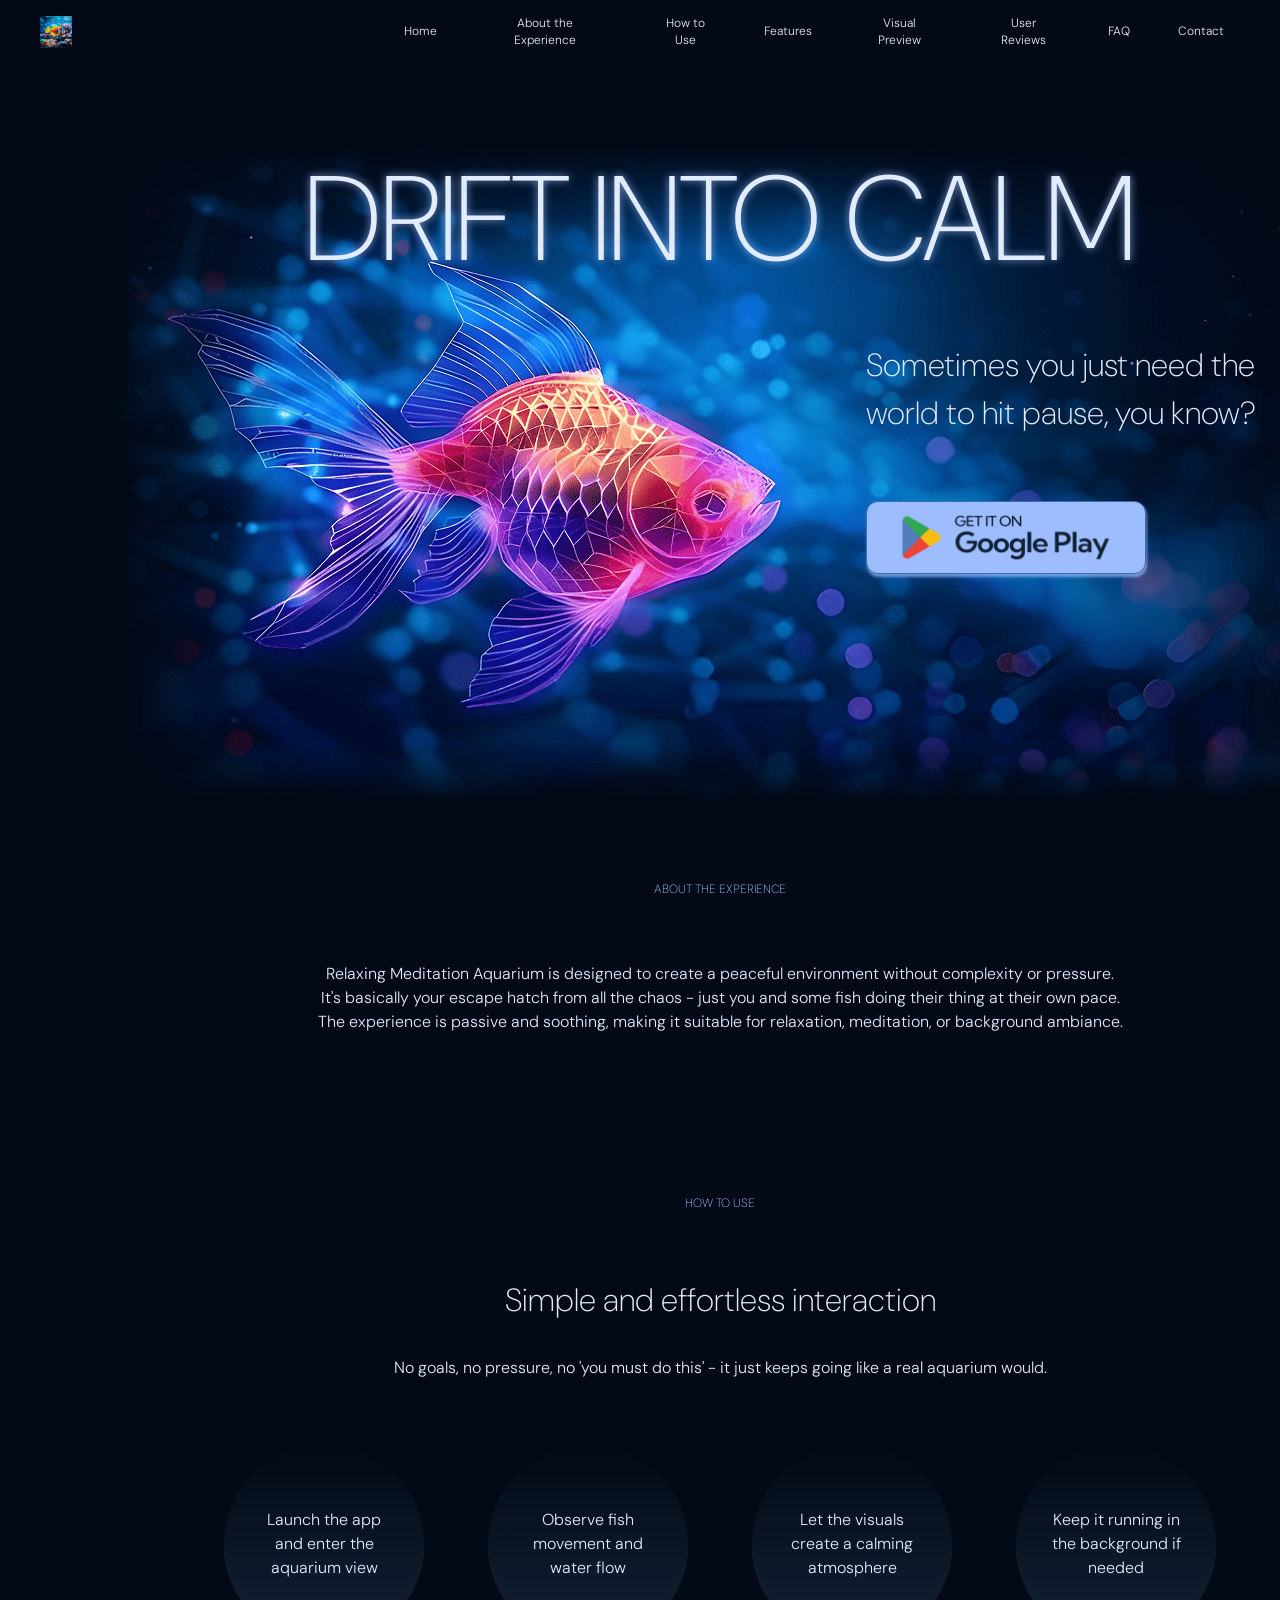
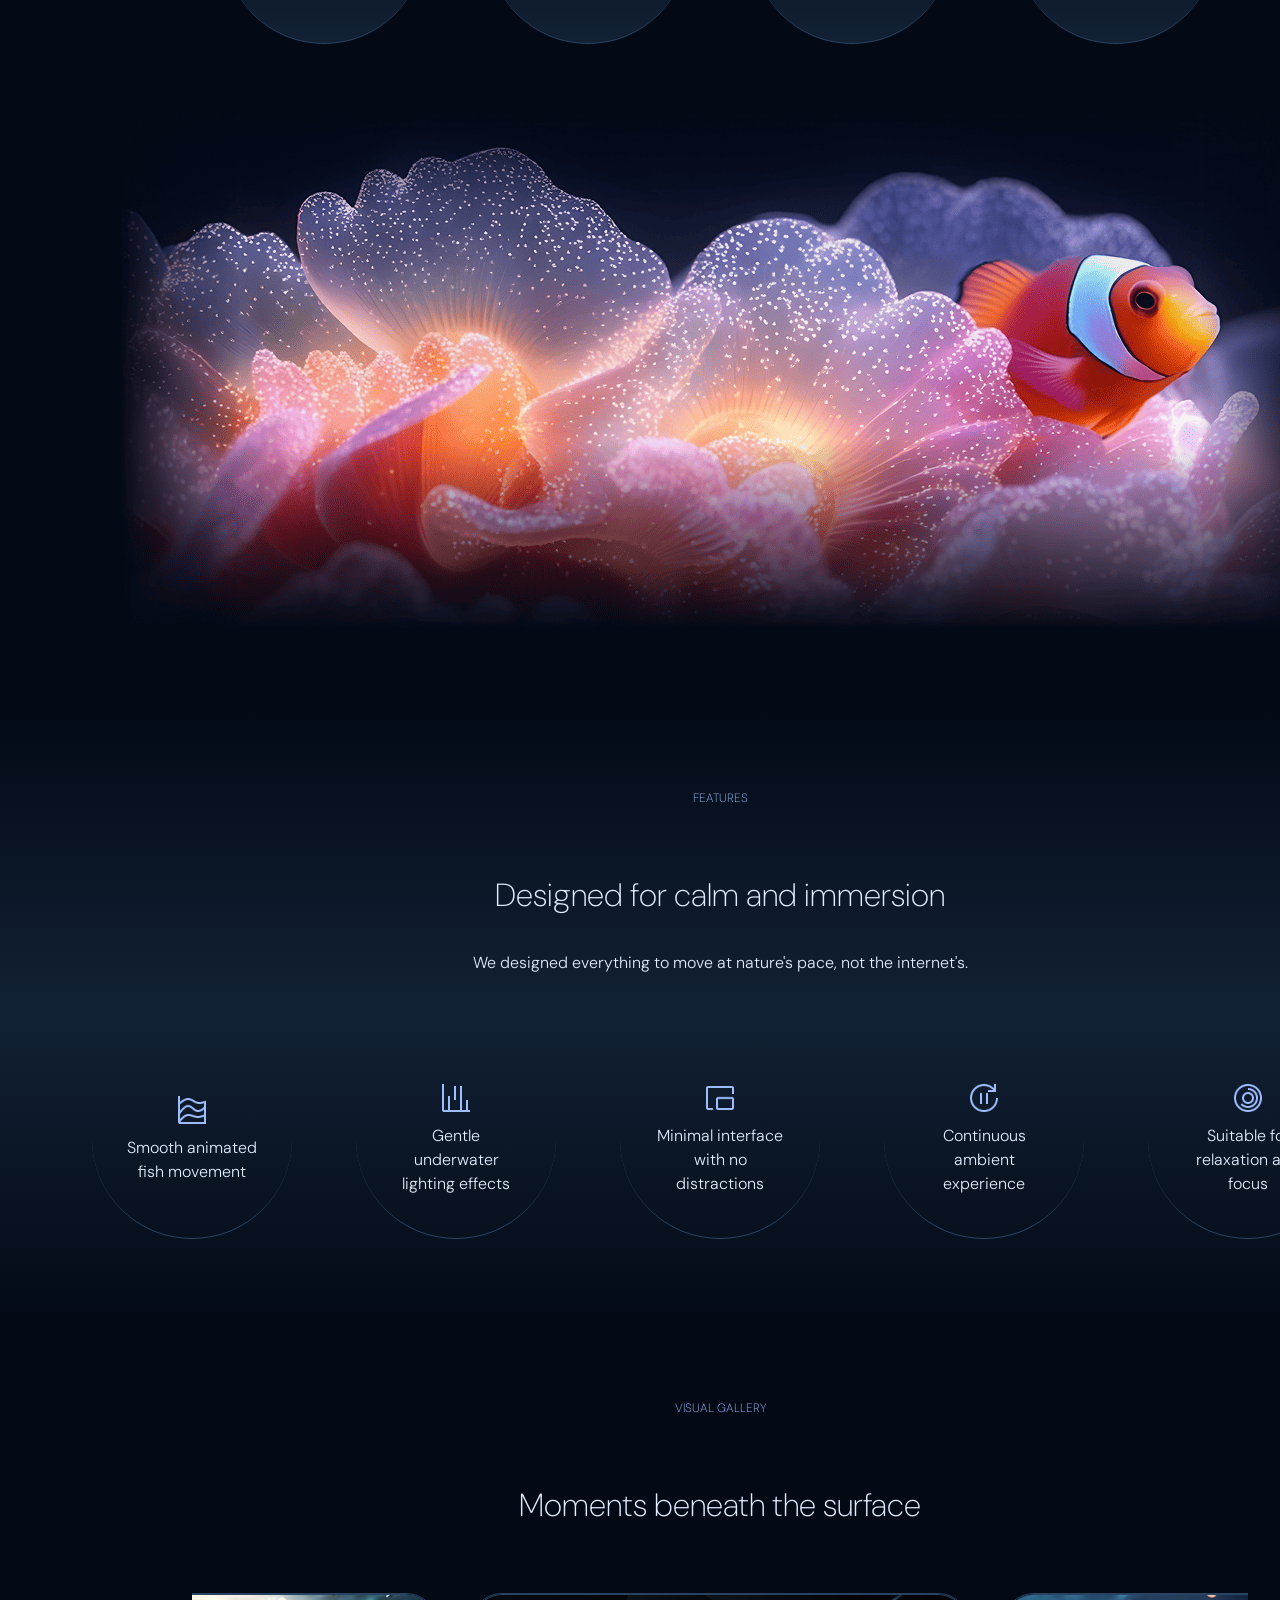
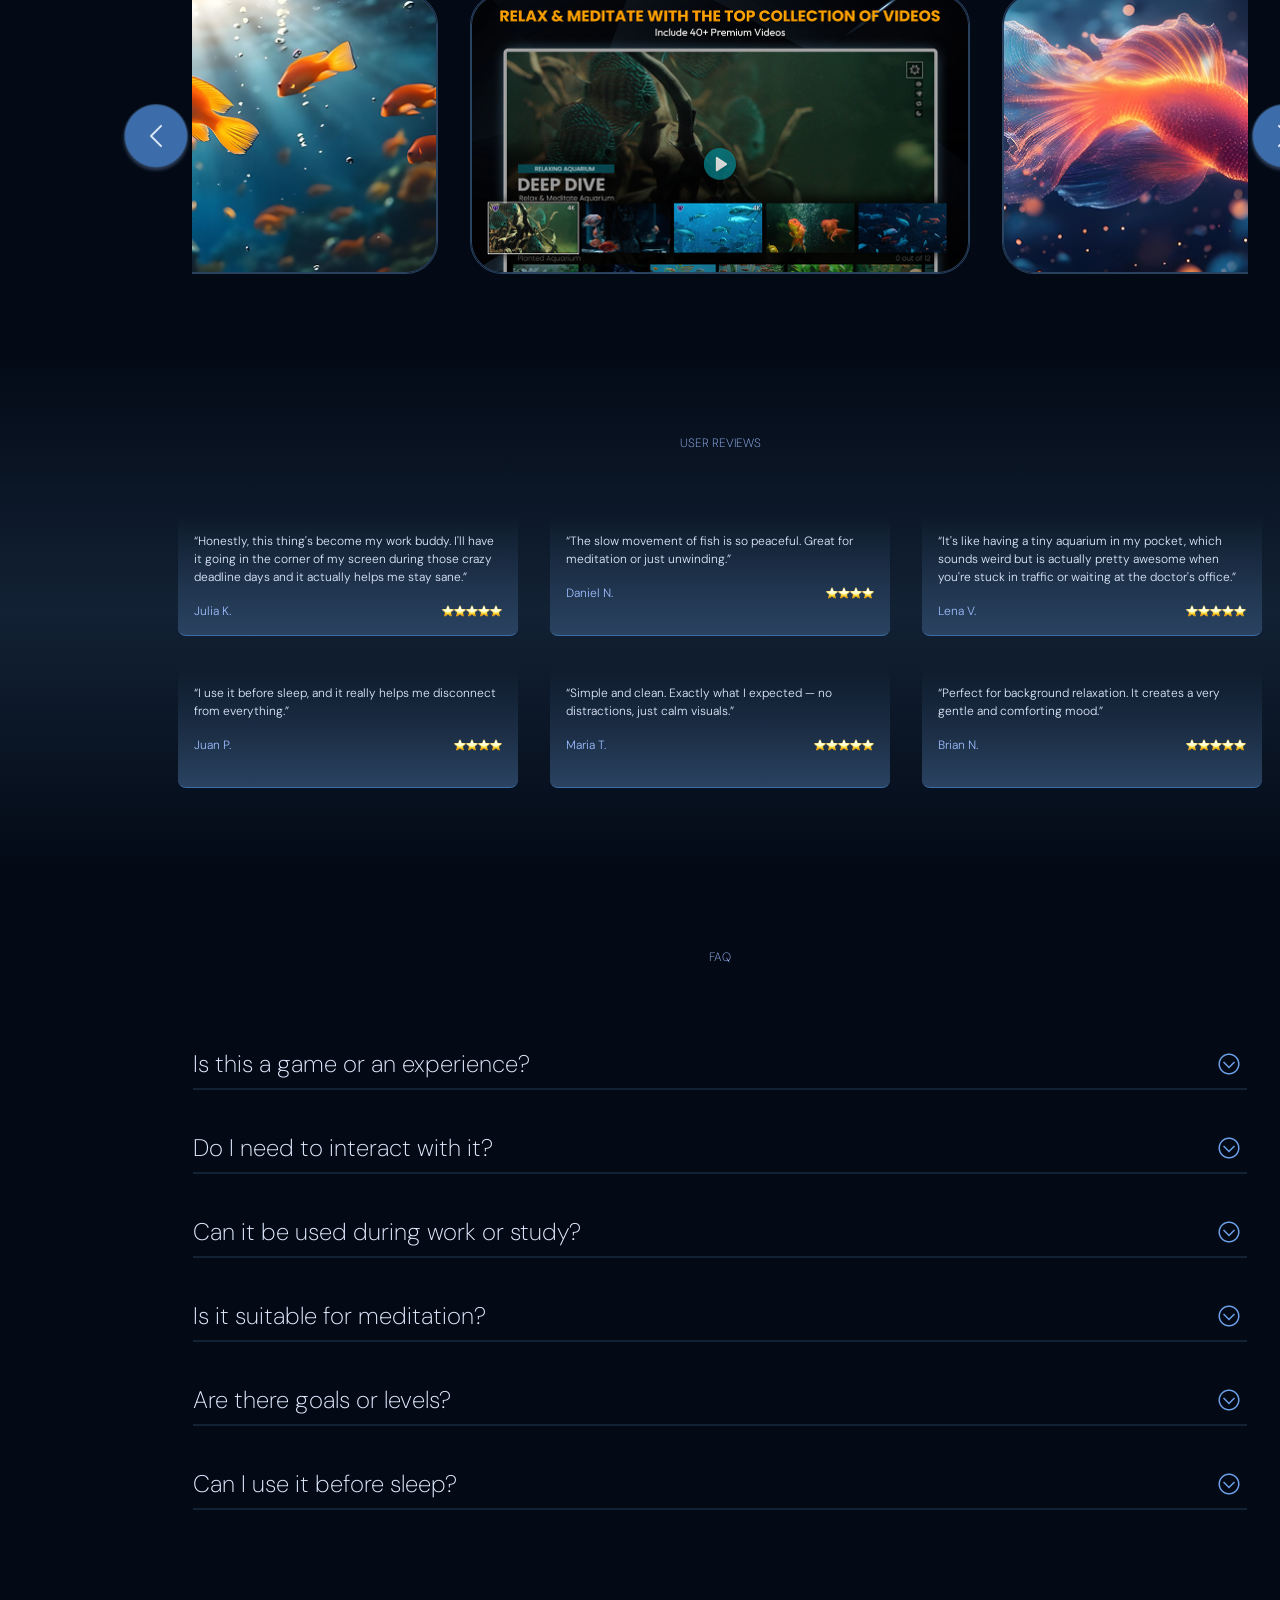
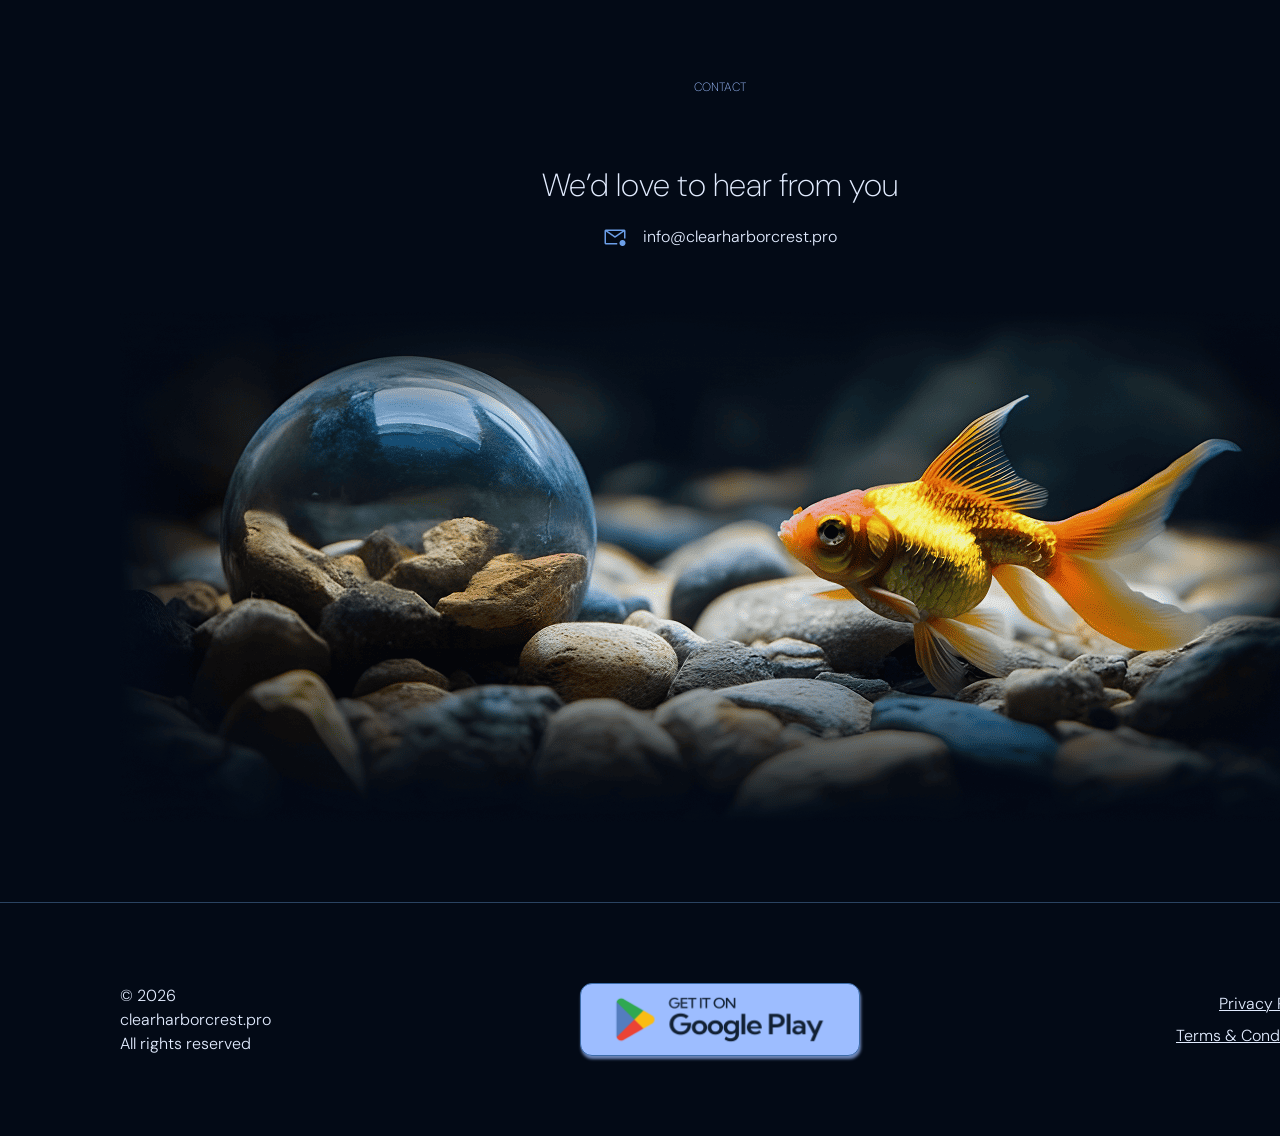
==== commit 23267ee5: "2" ====
--- a/index.html
+++ b/index.html
@@ -4,7 +4,7 @@
     <meta charset="UTF-8" />
     <meta name="viewport" content="width=device-width, initial-scale=1.0" />
     <meta name="description" content="" />
-    <title>Slow Down. Breathe. Relax.</title>
+    <title>Drift Into Calm</title>
     <link rel="icon" href="img/fav_500.png" />
 
     <link rel="stylesheet" type="text/css" href="slick/slick.css" />
@@ -12,107 +12,119 @@
   </head>
 
   <body>
-    <header class="o-i-header">
-      <div class="o-i-header-background"></div>
-      <nav class="o-i-navigation">
-        <ul class="o-i-navigation-list">
+    <header class="o-o-header">
+      <div class="o-o-header-background"></div>
+      <nav class="o-o-navigation">
+        <ul class="o-o-navigation-list">
           <li class="">
             <a href="/">
               <img
-                class="o-i-title-img o-i-navigation-img"
+                class="o-o-title-img o-o-navigation-img"
                 alt="logo"
                 src="img/fav_500.png"
                 style="width: 32px"
               />
             </a>
           </li>
-          <li class="o-i-navigation-item">
-            <a href="/" class="o-i-navigation-link">Home</a>
-          </li>
-          <li class="o-i-navigation-item">
-            <a href="/#about" class="o-i-navigation-link"
+          <li class="o-o-navigation-item">
+            <a href="/" class="o-o-navigation-link">Home</a>
+          </li>
+          <li class="o-o-navigation-item">
+            <a href="/#about" class="o-o-navigation-link"
               >About the Experience</a
             >
           </li>
-          <li class="o-i-navigation-item">
-            <a href="/#why" class="o-i-navigation-link">Usage Scenarios</a>
-          </li>
-          <li class="o-i-navigation-item">
-            <a href="/#uniqueness" class="o-i-navigation-link">Features</a>
-          </li>
-          <li class="o-i-navigation-item">
-            <a href="/#mood" class="o-i-navigation-link">Atmosphere & Mood</a>
-          </li>
-
-          <li class="o-i-navigation-item">
-            <a href="/#gallery" class="o-i-navigation-link">Visual Preview</a>
-          </li>
-          <li class="o-i-navigation-item">
-            <a href="/#user" class="o-i-navigation-link">User Impressions</a>
-          </li>
-          <li class="o-i-navigation-item">
-            <a href="/#faq" class="o-i-navigation-link">FAQ</a>
-          </li>
-          <li class="o-i-navigation-item">
-            <a href="/#how" class="o-i-navigation-link">Contact</a>
-          </li>
-
-          <li class="o-i-navigation-item-two">
+          <li class="o-o-navigation-item">
+            <a href="/#uniqueness" class="o-o-navigation-link">How to Use</a>
+          </li>
+          <li class="o-o-navigation-item">
+            <a href="/#why" class="o-o-navigation-link">Features</a>
+          </li>
+
+          <li class="o-o-navigation-item">
+            <a href="/#gallery" class="o-o-navigation-link">Visual Preview</a>
+          </li>
+          <li class="o-o-navigation-item">
+            <a href="/#user" class="o-o-navigation-link">User Reviews</a>
+          </li>
+          <li class="o-o-navigation-item">
+            <a href="/#faq" class="o-o-navigation-link">FAQ</a>
+          </li>
+          <li class="o-o-navigation-item">
+            <a href="/#how" class="o-o-navigation-link">Contact</a>
+          </li>
+
+          <li class="o-o-navigation-item-two">
             <a
               href="/policy.html"
-              class="o-i-navigation-link o-i-navigation-item-desk"
+              class="o-o-navigation-link o-o-navigation-item-desk"
             >
               Privacy Policy
             </a>
 
             <a
               href="/terms.html"
-              class="o-i-navigation-link o-i-navigation-item-desk"
+              class="o-o-navigation-link o-o-navigation-item-desk"
             >
               Terms & Conditions
             </a>
           </li>
         </ul>
 
-        <div class="o-i-header-button-wrapper">
-          <a href="/" class="o-i-policy-terms-header-icon-menu">
+        <div class="o-o-header-button-wrapper">
+          <a href="/" class="o-o-policy-terms-header-icon-menu">
             <img
               href="/"
-              class="o-i-title-img"
+              class="o-o-title-img"
               alt="logo"
               src="img/fav_500.png"
               style="width: 24px"
             />
           </a>
 
-          <button type="button" class="o-i-header-icon-button" data-menu-button>
+          <button type="button" class="o-o-header-icon-button" data-menu-button>
             <svg
-              class="o-i-header-icon o-i-header-icon-menu"
+              class="o-o-header-icon o-o-header-icon-menu"
               width="24"
               height="24"
               viewBox="0 0 24 24"
               fill="none"
               xmlns="http://www.w3.org/2000/svg"
             >
-              <rect width="24" height="24" rx="12" fill="#FFB46A" />
+              <rect
+                x="0.5"
+                y="0.5"
+                width="23"
+                height="23"
+                rx="11.5"
+                stroke="#3C6CA9"
+              />
               <path
                 d="M5 7H19M5 17H19M5 12H19"
-                stroke="#0C0A08"
+                stroke="#E2ECFF"
                 stroke-linecap="round"
               />
             </svg>
+
             <svg
-              class="o-i-header-icon o-i-header-icon-close"
+              class="o-o-header-icon o-o-header-icon-close"
               width="24"
               height="24"
               viewBox="0 0 24 24"
               fill="none"
               xmlns="http://www.w3.org/2000/svg"
             >
-              <rect width="24" height="24" rx="12" fill="#FFB46A" />
+              <rect
+                x="0.5"
+                y="0.5"
+                width="23"
+                height="23"
+                rx="11.5"
+                stroke="#3C6CA9"
+              />
               <path
                 d="M6 6L11.75 11.75M11.75 11.75L6 17.5M11.75 11.75L17.5 17.5M11.75 11.75L17.5 6"
-                stroke="#0C0A08"
+                stroke="#E2ECFF"
                 stroke-linecap="round"
                 stroke-linejoin="round"
               />
@@ -123,225 +135,203 @@
     </header>
 
     <main>
-      <section class="o-i-home" id="home">
-        <div class="o-i-home-container">
-          <div class="o-i-home-container-top">
-            <h1 class="o-i-home-title">Slow Down. Breathe. Relax.</h1>
-            <p class="o-i-home-text">A quiet moment, whenever you need it.</p>
+      <section class="o-o-home" id="home">
+        <div class="o-o-home-container">
+          <div class="o-o-home-container-top">
+            <h1 class="o-o-home-title">Drift Into Calm</h1>
+            <p class="o-o-home-text">
+              Sometimes you just need the world to hit pause, you know?
+            </p>
             <a
               class=""
-              href="https://play.google.com/store/apps/details?id=com.relaxingfireplace.v1.vod.ss.android&hl=en&gl=us"
+              href="https://play.google.com/store/apps/details?id=com.aquarium.v1.vod.ss.android&hl=en&gl=us"
               target="_blank"
             >
-              <img class="o-i-home-link" src="./img/1.png" alt="google play" />
+              <img class="o-o-home-link" src="./img/1.png" alt="google play" />
             </a>
           </div>
         </div>
       </section>
-      <section class="o-i-about" id="about">
-        <div class="o-i-about-container">
-          <div class="o-i-about-title-div">
-            <div class="o-i-about-title-divs"></div>
-            <h2 class="o-i-about-title">About the Experience</h2>
-            <div class="o-i-about-title-divss"></div>
+      <section class="o-o-about" id="about">
+        <div class="o-o-about-container">
+          <h2 class="o-o-about-title">About the Experience</h2>
+
+          <p class="o-o-about-text-bold">
+            Relaxing Meditation Aquarium is designed to create a peaceful
+            environment without complexity or pressure. <br />It's basically
+            your escape hatch from all the chaos - just you and some fish doing
+            their thing at their own pace. <br />The experience is passive and
+            soothing, making it suitable for relaxation, meditation, or
+            background ambiance.
+          </p>
+        </div>
+      </section>
+      <section class="o-o-uniqueness" id="uniqueness">
+        <div class="o-o-uniqueness-container">
+          <h2 class="o-o-about-title">How to Use</h2>
+          <div>
+            <dt class="o-o-uniquenesstitle-text">
+              Simple and effortless interaction
+            </dt>
+            <dd class="o-o-uniquenesstitle-text-two">
+              No goals, no pressure, no 'you must do this' - it just keeps going
+              like a real aquarium would.
+            </dd>
           </div>
-          <p class="o-i-about-text-bold">
-            Relaxing Fireplace - Meditate is not about interaction or
-            progression. It’s about creating a calm visual space where users can
-            pause and reset. <br />
-            We kept it super simple on purpose – you literally just open it and
-            stare at the fire. No buttons to press, no levels to unlock - just
-            flames doing their thing.
+
+          <div class="o-o-uniqueness-list">
+            <div class="o-o-uniqueness-item">
+              Launch the app and enter the aquarium view
+            </div>
+            <div class="o-o-uniqueness-item">
+              Observe fish movement and water flow
+            </div>
+            <div class="o-o-uniqueness-item">
+              Let the visuals create a calming atmosphere
+            </div>
+            <div class="o-o-uniqueness-item">
+              Keep it running in the background if needed
+            </div>
+          </div>
+        </div>
+      </section>
+      <article class="o-o-why" id="why">
+        <span style="display: none"
+          >Generated: 2026-04-22, Hash: o-o-qk-o-o-39fd7x</span
+        >
+
+        <div class="o-o-why-container">
+          <h2 class="o-o-about-title">Features</h2>
+          <div>
+            <dt class="o-o-uniquenesstitle-text">
+              Designed for calm and immersion
+            </dt>
+            <dd class="o-o-uniquenesstitle-text-two">
+              We designed everything to move at nature's pace, not the
+              internet's.
+            </dd>
+          </div>
+          <dl class="o-o-why-list">
+            <div class="o-o-why-item">
+              <dt class="o-o-why-text-bold">
+                <figure class="o-o-why-img">
+                  <img class="o-o-why-img" src="img/1 (1).png" />
+                </figure>
+              </dt>
+              <dd class="o-o-why-text">Smooth animated fish movement</dd>
+            </div>
+            <div class="o-o-why-item">
+              <dt class="o-o-why-text-bold">
+                <figure class="o-o-why-img">
+                  <img class="o-o-why-img" src="img/1 (2).png" />
+                </figure>
+              </dt>
+              <dd class="o-o-why-text">Gentle underwater lighting effects</dd>
+            </div>
+            <div class="o-o-why-item">
+              <dt class="o-o-why-text-bold">
+                <figure class="o-o-why-img">
+                  <img class="o-o-why-img" src="img/1 (3).png" />
+                </figure>
+              </dt>
+              <dd class="o-o-why-text">
+                Minimal interface with no distractions
+              </dd>
+            </div>
+
+            <div class="o-o-why-item">
+              <dt class="o-o-why-text-bold">
+                <figure class="o-o-why-img">
+                  <img class="o-o-why-img" src="img/1 (4).png" />
+                </figure>
+              </dt>
+              <dd class="o-o-why-text">Continuous ambient experience</dd>
+            </div>
+
+            <div class="o-o-why-item">
+              <dt class="o-o-why-text-bold">
+                <figure class="o-o-why-img">
+                  <img class="o-o-why-img" src="img/1 (5).png" />
+                </figure>
+              </dt>
+              <dd class="o-o-why-text">Suitable for relaxation and focus</dd>
+            </div>
+          </dl>
+        </div>
+      </article>
+
+      <section class="o-o-gallery" id="gallery">
+        <div class="o-o-gallery-container">
+          <h2 class="o-o-about-title">Visual Gallery</h2>
+          <p
+            class="o-o-uniquenesstitle-text"
+            style="padding-left: 51px; padding-right: 51px"
+          >
+            Moments beneath the surface
           </p>
-        </div>
-      </section>
-      <article class="o-i-why" id="why">
-        <span style="display: none"
-          >Generated: 2026-04-20, Hash: o-i-qk-o-i-39fd7x</span
-        >
-
-        <div class="o-i-why-container">
-          <div class="o-i-about-title-div">
-            <div class="o-i-about-title-divs"></div>
-            <h2 class="o-i-about-title">Usage Scenarios</h2>
-            <div class="o-i-about-title-divss"></div>
-          </div>
-          <dl class="o-i-why-list">
-            <div class="o-i-why-item o-i-why-item-two">
-              <figure class="o-i-why-img">
-                <img class="o-i-why-img" src="img/1 (1).png" />
-              </figure>
-              <div>
-                <dt class="o-i-why-text-bold">Daily Relaxation</dt>
-                <dd class="o-i-why-text">
-                  Use the app anytime – during breaks, at evenings, or before
-                  sleep to create a calm relaxing atmosphere and unwind.
-                </dd>
-              </div>
-            </div>
-            <div class="o-i-why-item">
-              <figure class="o-i-why-img">
-                <img class="o-i-why-img" src="img/1 (2).png" />
-              </figure>
-              <div>
-                <dt class="o-i-why-text-bold">Focus & Background</dt>
-                <dd class="o-i-why-text">
-                  Keep the fireplace running while reading, working, or
-                  meditating to maintain a steady, peaceful environment.
-                </dd>
-              </div>
-            </div>
-          </dl>
-        </div>
-      </article>
-      <section class="o-i-uniqueness" id="uniqueness">
-        <div class="o-i-uniqueness-container">
-          <div class="o-i-about-title-div">
-            <div class="o-i-about-title-divs"></div>
-            <h2 class="o-i-about-title">Features</h2>
-            <div class="o-i-about-title-divss"></div>
-          </div>
-
-          <div class="o-i-uniqueness-list">
-            <div class="o-i-uniqueness-item">
-              <img
-                class="o-i-uniqueness-img"
-                src="/img/uniqueness/2 (1).png"
-                alt=""
-              />
-
-              <p class="o-i-uniqueness-text">
-                Realistic animated fireplace visuals
-              </p>
-            </div>
-            <div class="o-i-uniqueness-item">
-              <img
-                class="o-i-uniqueness-img"
-                src="/img/uniqueness/2 (2).png"
-                alt=""
-              />
-
-              <p class="o-i-uniqueness-text">
-                Minimal interface with no distractions
-              </p>
-            </div>
-            <div class="o-i-uniqueness-item">
-              <img
-                class="o-i-uniqueness-img"
-                src="/img/uniqueness/2 (3).png"
-                alt=""
-              />
-
-              <p class="o-i-uniqueness-text">Continuous, looped experience</p>
-            </div>
-            <div class="o-i-uniqueness-item">
-              <img
-                class="o-i-uniqueness-img"
-                src="/img/uniqueness/2 (4).png"
-                alt=""
-              />
-
-              <p class="o-i-uniqueness-text">Designed for calmness and focus</p>
-            </div>
-            <div class="o-i-uniqueness-item">
-              <img
-                class="o-i-uniqueness-img"
-                src="/img/uniqueness/2 (5).png"
-                alt=""
-              />
-
-              <p class="o-i-uniqueness-text">Easy to start and use instantly</p>
-            </div>
-          </div>
-        </div>
-      </section>
-      <section class="o-i-about" id="mood">
-        <div class="o-i-about-container">
-          <div class="o-i-about-title-div">
-            <div class="o-i-about-title-divs"></div>
-            <h2 class="o-i-about-title">Atmosphere & Mood</h2>
-            <div class="o-i-about-title-divss"></div>
-          </div>
-          <p class="o-i-about-text-bold o-i-about-text-bold-two">
-            The atmosphere is built around warmth, softness, and stillness.
-            Gentle firelight fills the space, casting subtle shadows and
-            creating a cozy, immersive environment. <br />With slow, natural
-            movement and minimal distractions, the experience invites you to
-            pause, breathe, and let time quietly drift by.
-          </p>
-          <p class="o-i-about-text-bold o-i-about-text-bold-two-three">
-            The atmosphere is built around warmth, softness, and stillness.
-            <br />
-            Gentle firelight fills the space, casting subtle shadows and
-            creating a cozy, immersive environment. <br />With slow, natural
-            movement and minimal distractions, the experience invites you to
-            pause, breathe, and let time quietly drift by.
-          </p>
-        </div>
-      </section>
-      <section class="o-i-gallery" id="gallery">
-        <div class="o-i-gallery-container">
-          <div class="o-i-about-title-div">
-            <div class="o-i-about-title-divs"></div>
-            <h2 class="o-i-about-title">Visual Gallery</h2>
-            <div class="o-i-about-title-divss"></div>
-          </div>
-
-          <ul class="o-i-gallery-list">
-            <li class="o-i-gallery-item">
-              <img
-                class="o-i-gallery-image"
+
+          <ul class="o-o-gallery-list">
+            <li class="o-o-gallery-item">
+              <img
+                class="o-o-gallery-image"
                 src="./img/gallery/gal1.png"
                 alt="gallery image"
               />
             </li>
-            <li class="o-i-gallery-item">
-              <img
-                class="o-i-gallery-image"
+            <li class="o-o-gallery-item">
+              <img
+                class="o-o-gallery-image"
                 src="./img/gallery/gal2.png"
                 alt="gallery image"
               />
             </li>
-            <li class="o-i-gallery-item">
-              <img
-                class="o-i-gallery-image"
+            <li class="o-o-gallery-item">
+              <img
+                class="o-o-gallery-image"
                 src="./img/gallery/gal3.png"
                 alt="gallery image"
               />
             </li>
-            <li class="o-i-gallery-item">
-              <img
-                class="o-i-gallery-image"
+            <li class="o-o-gallery-item">
+              <img
+                class="o-o-gallery-image"
                 src="./img/gallery/gal4.png"
                 alt="gallery image"
               />
             </li>
-            <li class="o-i-gallery-item">
-              <img
-                class="o-i-gallery-image"
+            <li class="o-o-gallery-item">
+              <img
+                class="o-o-gallery-image"
                 src="./img/gallery/gal5.png"
                 alt="gallery image"
               />
             </li>
-            <li class="o-i-gallery-item">
-              <img
-                class="o-i-gallery-image"
+            <li class="o-o-gallery-item">
+              <img
+                class="o-o-gallery-image"
                 src="./img/gallery/gal6.png"
                 alt="gallery image"
               />
             </li>
+            <li class="o-o-gallery-item">
+              <img
+                class="o-o-gallery-image"
+                src="./img/gallery/gal7.png"
+                alt="gallery image"
+              />
+            </li>
           </ul>
-          <div class="o-i-gallery-button-container">
-            <button class="o-i-gallery-button o-i-gallery-list-left">
-              <img
-                class="o-i-gallery-button-icon"
+          <div class="o-o-gallery-button-container">
+            <button class="o-o-gallery-button o-o-gallery-list-left">
+              <img
+                class="o-o-gallery-button-icon"
                 src="img/gallery/arrow_left.png"
                 alt="left button"
               />
             </button>
-            <button class="o-i-gallery-button o-i-gallery-list-right">
-              <img
-                class="o-i-gallery-button-icon"
+            <button class="o-o-gallery-button o-o-gallery-list-right">
+              <img
+                class="o-o-gallery-button-icon"
                 src="img/gallery//arrow_right.png"
                 alt="right button"
               />
@@ -349,168 +339,203 @@
           </div>
         </div>
       </section>
-      <section class="o-i-user" id="user">
-        <div class="o-i-user-container">
-          <div class="o-i-about-title-div">
-            <div class="o-i-about-title-divs"></div>
-            <h2 class="o-i-about-title">User Impressions</h2>
-            <div class="o-i-about-title-divss"></div>
+      <section class="o-o-user" id="user">
+        <div class="o-o-user-container">
+          <h2 class="o-o-about-title">User Reviews</h2>
+
+          <ul class="o-o-user-list">
+            <li class="o-o-user-item">
+              <p class="o-o-user-text">
+                “Honestly, this thing's become my work buddy. I'll have it going
+                in the corner of my screen during those crazy deadline days and
+                it actually helps me stay sane.”
+              </p>
+              <div class="o-o-user-item-two">
+                <p>Julia K.</p>
+                <img class="o-o-user-image" src="./img/stars (1).png" />
+              </div>
+            </li>
+            <li class="o-o-user-item">
+              <p class="o-o-user-text">
+                “The slow movement of fish is so peaceful. Great for meditation
+                or just unwinding.”
+              </p>
+              <div class="o-o-user-item-two">
+                <p>Daniel N.</p>
+                <img class="o-o-user-image" src="./img/stars (2).png" />
+              </div>
+            </li>
+            <li class="o-o-user-item">
+              <p class="o-o-user-text">
+                “It's like having a tiny aquarium in my pocket, which sounds
+                weird but is actually pretty awesome when you're stuck in
+                traffic or waiting at the doctor's office.”
+              </p>
+              <div class="o-o-user-item-two">
+                <p>Lena V.</p>
+                <img class="o-o-user-image" src="./img/stars (1).png" />
+              </div>
+            </li>
+            <li class="o-o-user-item">
+              <p class="o-o-user-text">
+                “I use it before sleep, and it really helps me disconnect from
+                everything.”
+              </p>
+              <div class="o-o-user-item-two">
+                <p>Juan P.</p>
+                <img class="o-o-user-image" src="./img/stars (2).png" />
+              </div>
+            </li>
+            <li class="o-o-user-item">
+              <p class="o-o-user-text">
+                “Simple and clean. Exactly what I expected — no distractions,
+                just calm visuals.”
+              </p>
+              <div class="o-o-user-item-two">
+                <p>Maria T.</p>
+                <img class="o-o-user-image" src="./img/stars (1).png" />
+              </div>
+            </li>
+            <li class="o-o-user-item">
+              <p class="o-o-user-text">
+                “Perfect for background relaxation. It creates a very gentle and
+                comforting mood.”
+              </p>
+              <div class="o-o-user-item-two">
+                <p>Brian N.</p>
+                <img class="o-o-user-image" src="./img/stars (1).png" />
+              </div>
+            </li>
+          </ul>
+        </div>
+      </section>
+      <section class="o-o-faq" id="faq">
+        <div class="o-o-faq-container">
+          <h2 class="o-o-about-title">FAQ</h2>
+
+          <ul class="o-o-faq-list">
+            <li class="o-o-faq-item">
+              <div class="o-o-faq-question" onclick="toggleAnswer(this)">
+                <span>Is this a game or an experience?</span>
+                <button class="o-o-toggle-button">
+                  <img src="/img/2.png" alt="Toggle" />
+                </button>
+              </div>
+              <div class="o-o-faq-answer">
+                It’s a relaxation-focused visual experience rather than a
+                traditional game.
+              </div>
+            </li>
+            <li class="o-o-faq-item">
+              <div class="o-o-faq-question" onclick="toggleAnswer(this)">
+                <span>Do I need to interact with it?</span>
+                <button class="o-o-toggle-button">
+                  <img src="/img/2.png" alt="Toggle" />
+                </button>
+              </div>
+              <div class="o-o-faq-answer">
+                No. You can simply watch and relax.
+              </div>
+            </li>
+            <li class="o-o-faq-item">
+              <div class="o-o-faq-question" onclick="toggleAnswer(this)">
+                <span>Can it be used during work or study?</span>
+                <button class="o-o-toggle-button">
+                  <img src="/img/2.png" alt="Toggle" />
+                </button>
+              </div>
+              <div class="o-o-faq-answer">
+                Yes. It works well as a calming background.
+              </div>
+            </li>
+            <li class="o-o-faq-item">
+              <div class="o-o-faq-question" onclick="toggleAnswer(this)">
+                <span>Is it suitable for meditation?</span>
+                <button class="o-o-toggle-button">
+                  <img src="/img/2.png" alt="Toggle" />
+                </button>
+              </div>
+              <div class="o-o-faq-answer">
+                Yes. The visuals are designed to support focus and calmness.
+              </div>
+            </li>
+            <li class="o-o-faq-item">
+              <div class="o-o-faq-question" onclick="toggleAnswer(this)">
+                <span>Are there goals or levels?</span>
+                <button class="o-o-toggle-button">
+                  <img src="/img/2.png" alt="Toggle" />
+                </button>
+              </div>
+              <div class="o-o-faq-answer">
+                No. The experience is continuous and non-linear.
+              </div>
+            </li>
+            <li class="o-o-faq-item">
+              <div class="o-o-faq-question" onclick="toggleAnswer(this)">
+                <span>Can I use it before sleep?</span>
+                <button class="o-o-toggle-button">
+                  <img src="/img/2.png" alt="Toggle" />
+                </button>
+              </div>
+              <div class="o-o-faq-answer">
+                Yes. Many users find it helpful for winding down.
+              </div>
+            </li>
+          </ul>
+        </div>
+      </section>
+      <section class="o-o-how" id="how">
+        <div class="o-o-how-container">
+          <h2 class="o-o-about-title">Contact</h2>
+
+          <div class="o-o-how-div">
+            <p class="o-o-how-text-bold-two">We’d love to hear from you</p>
+
+            <div class="o-o-how-text">
+              <img
+                class="o-o-how-text-img"
+                src="/img/carbon_email-new.png"
+                alt=""
+              />
+              <a
+                class="o-o-how-text-bold"
+                href="mailto:info@clearharborcrest.pro"
+                >info@clearharborcrest.pro</a
+              >
+            </div>
           </div>
-
-          <ul class="o-i-user-list">
-            <li class="o-i-user-item">
-              <div class="o-i-user-item-two">
-                <p>Amanda B.</p>
-                <img class="o-i-user-image" src="./img/stars (1).png" />
-              </div>
-              <p class="o-i-user-text">
-                “This is exactly what I needed after long days. Helps me relax.”
-              </p>
-            </li>
-
-            <li class="o-i-user-item">
-              <div class="o-i-user-item-two">
-                <p>Mila S.</p>
-                <img class="o-i-user-image" src="./img/stars (2).png" />
-              </div>
-              <p class="o-i-user-text">
-                “Very simple but effective. I use it every evening for time on
-                my own.”
-              </p>
-            </li>
-
-            <li class="o-i-user-item">
-              <div class="o-i-user-item-two">
-                <p>Jacob N.</p>
-                <img class="o-i-user-image" src="./img/stars (1).png" />
-              </div>
-              <p class="o-i-user-text">
-                “Calming sound and visual is a perfect background for meditating
-                or reading. ”
-              </p>
-            </li>
-
-            <li class="o-i-user-item">
-              <div class="o-i-user-item-two">
-                <p>Eva R.</p>
-                <img class="o-i-user-image" src="./img/stars (2).png" />
-              </div>
-              <p class="o-i-user-text">
-                “Creates a cozy atmosphere instantly. Pure relax.”
-              </p>
-            </li>
-
-            <li class="o-i-user-item">
-              <div class="o-i-user-item-two">
-                <p>Andrew P.</p>
-                <img class="o-i-user-image" src="./img/stars (1).png" />
-              </div>
-              <p class="o-i-user-text">
-                “Love the warmth and simplicity. Absolutely no distractions at
-                all.”
-              </p>
-            </li>
-          </ul>
-        </div>
-      </section>
-      <section class="o-i-faq" id="faq">
-        <div class="o-i-faq-container">
-          <div class="o-i-about-title-div">
-            <div class="o-i-about-title-divs"></div>
-            <h2 class="o-i-about-title">FAQ</h2>
-            <div class="o-i-about-title-divss"></div>
-          </div>
-          <ul class="o-i-faq-list">
-            <li class="o-i-faq-item">
-              <div class="o-i-faq-question" onclick="toggleAnswer(this)">
-                <span>Is this a game?</span>
-                <button class="o-i-toggle-button">
-                  <img src="/img/4 (2).png" alt="Toggle" />
-                </button>
-              </div>
-              <div class="o-i-faq-answer">
-                No. It’s a relaxation and ambient experience.
-              </div>
-            </li>
-            <li class="o-i-faq-item">
-              <div class="o-i-faq-question" onclick="toggleAnswer(this)">
-                <span>Do I need to interact with it?</span>
-                <button class="o-i-toggle-button">
-                  <img src="/img/4 (2).png" alt="Toggle" />
-                </button>
-              </div>
-              <div class="o-i-faq-answer">
-                No. You can simply watch and relax.
-              </div>
-            </li>
-            <li class="o-i-faq-item">
-              <div class="o-i-faq-question" onclick="toggleAnswer(this)">
-                <span>Can I use it for meditation?</span>
-                <button class="o-i-toggle-button">
-                  <img src="/img/4 (2).png" alt="Toggle" />
-                </button>
-              </div>
-              <div class="o-i-faq-answer">
-                Yes. It’s designed to support calm and focus.
-              </div>
-            </li>
-            <li class="o-i-faq-item">
-              <div class="o-i-faq-question" onclick="toggleAnswer(this)">
-                <span>Is it suitable for background use?</span>
-                <button class="o-i-toggle-button">
-                  <img src="/img/4 (2).png" alt="Toggle" />
-                </button>
-              </div>
-              <div class="o-i-faq-answer">
-                Absolutely. It works well while doing other activities.
-              </div>
-            </li>
-          </ul>
-        </div>
-      </section>
-      <section class="o-i-how" id="how">
-        <div class="o-i-how-container">
-          <div class="o-i-about-title-div">
-            <div class="o-i-about-title-divs"></div>
-            <h2 class="o-i-about-title">Contact</h2>
-            <div class="o-i-about-title-divss"></div>
-          </div>
-          <div class="o-i-how-div">
-            <p class="o-i-how-text-bold">We’d love to hear from you</p>
-
-            <div class="o-i-how-text">
-              <img class="o-i-how-text-img" src="/img/oui_email.png" alt="" />
-              <a
-                class="o-i-how-text-bold"
-                href="mailto:info@goldenfieldridge.space"
-                >info@goldenfieldridge.space</a
-              >
-            </div>
-          </div>
         </div>
       </section>
     </main>
-    <footer class="o-i-footer" style="margin: auto">
-      <div class="o-i-footer-container">
+    <footer
+      class="o-o-footer"
+      style="margin: auto; border-top: 1px solid #2a4361"
+    >
+      <div class="o-o-footer-container">
+        <p class="o-o-footer-copyright o-o-footer-copyright-two">
+          © 2026 clearharborcrest.pro <br />
+          All rights reserved
+        </p>
         <a
           target="_blank"
-          href="https://play.google.com/store/apps/details?id=com.relaxingfireplace.v1.vod.ss.android&hl=en&gl=us"
+          href="https://play.google.com/store/apps/details?id=com.aquarium.v1.vod.ss.android&hl=en&gl=us"
         >
-          <img class="o-i-footer-img" src="/img/1.png" alt="button" />
+          <img class="o-o-footer-img" src="/img/1.png" alt="button" />
         </a>
 
-        <div class="o-i-footer-wrapper">
-          <a class="o-i-footer-text" href="/policy.html">Privacy Policy</a>
-          <a class="o-i-footer-text" href="/terms.html">Terms & Conditions </a>
-        </div>
-
-        <p class="o-i-footer-copyright">
-          © 2026 goldenfieldridge.space — All rights reserved
+        <div class="o-o-footer-wrapper">
+          <a class="o-o-footer-text" href="/policy.html">Privacy Policy</a>
+          <a class="o-o-footer-text" href="/terms.html">Terms & Conditions </a>
+        </div>
+
+        <p class="o-o-footer-copyright o-o-footer-copyright-one">
+          © 2026 clearharborcrest.pro <br />
+          All rights reserved
         </p>
       </div>
     </footer>
     <script src="js/mobile-menu.js"></script>
-    <script src="js/jquery-loc-o-i-0.js"></script>
+    <script src="js/jquery-loc-o-o-0.js"></script>
     <script type="text/javascript" src="slick/slick.min.js"></script>
     <script src="js/slick.js"></script>
   </body>
--- a/css/main.css
+++ b/css/main.css
@@ -1,4 +1,4 @@
-@import url("https://fonts.googleapis.com/css2?family=Manrope:wght@200..800&family=Playfair+Display:ital,wght@0,400..900;1,400..900&family=Rajdhani:wght@300;400;500;600;700&display=swap");
+@import url("https://fonts.googleapis.com/css2?family=DM+Sans:ital,opsz,wght@0,9..40,100..1000;1,9..40,100..1000&display=swap");
 
 *,
 *::before,
@@ -11,9 +11,9 @@
 
 body {
   margin: 0;
-  background: #0c0a08;
-
-  color: #bfae9c;
+  background: #030a16;
+
+  color: #e2ecff;
 }
 
 h1,
@@ -60,17 +60,17 @@
   scale: 120%;
 }
 
-.o-i-header.is-open .o-i-header-background {
+.o-o-header.is-open .o-o-header-background {
   left: 0;
 }
-.o-i-header-button-wrapper {
+.o-o-header-button-wrapper {
   margin-left: auto;
 }
-.o-i-header-icon {
+.o-o-header-icon {
   display: none;
 }
 
-.o-i-header-icon-button {
+.o-o-header-icon-button {
   display: -webkit-box;
   display: -ms-flexbox;
   display: flex;
@@ -78,22 +78,22 @@
   border: none;
   border-radius: 50%;
 }
-.o-i-navigation-list.is-open {
+.o-o-navigation-list.is-open {
   right: 0;
 }
-.o-i-header-icon-menu {
+.o-o-header-icon-menu {
   display: block;
 }
 
-.o-i-header-icon-button.is-open .o-i-header-icon-menu {
+.o-o-header-icon-button.is-open .o-o-header-icon-menu {
   display: none;
 }
 
-.o-i-header-icon-button.is-open .o-i-header-icon-close {
+.o-o-header-icon-button.is-open .o-o-header-icon-close {
   display: block;
 }
 
-.o-i-header {
+.o-o-header {
   position: fixed;
   width: 100%;
   z-index: 5;
@@ -101,10 +101,10 @@
   background: transparent;
   display: flex;
   height: 48px;
-  background: #0c0a08;
-}
-
-.o-i-header-background {
+  background: #030a16;
+}
+
+.o-o-header-background {
   position: absolute;
   top: 0;
   right: 0;
@@ -112,31 +112,31 @@
   left: 100%;
   z-index: -1;
   transition: left 0.3s ease;
-  background: #0c0a08;
-}
-.o-i-header.is-open .o-i-header-background {
+  background: #030a16;
+}
+.o-o-header.is-open .o-o-header-background {
   left: 0;
 }
-.o-i-header-button-wrapper {
+.o-o-header-button-wrapper {
   margin-right: auto;
   display: flex;
   align-items: center;
   justify-content: space-between;
 }
 
-.o-i-header-icon-menu {
+.o-o-header-icon-menu {
   display: block;
 }
 
-.o-i-header-icon-button.is-open .o-i-header-icon-menu {
+.o-o-header-icon-button.is-open .o-o-header-icon-menu {
   display: none;
 }
 
-.o-i-header-icon-button.is-open .o-i-header-icon-close {
+.o-o-header-icon-button.is-open .o-o-header-icon-close {
   display: block;
 }
 
-.o-i-navigation {
+.o-o-navigation {
   display: -ms-flexbox;
   -webkit-box-orient: vertical;
   -webkit-box-direction: normal;
@@ -152,7 +152,7 @@
   position: relative;
 }
 
-.o-i-navigation-list {
+.o-o-navigation-list {
   display: flex;
   flex-direction: column;
   align-items: center;
@@ -165,24 +165,26 @@
   z-index: 999;
   padding: 32px 0px;
 
+  border-bottom-right-radius: 16px;
+  border-bottom-left-radius: 16px;
+
   gap: 16px;
-  background: #0c0a08;
-  border-bottom: 1px solid #1c1713;
-  box-shadow: 0px 8px 8px -4px #ffb46a80;
-}
-
-.o-i-navigation-list.is-open {
+  background: #030a16;
+  border-bottom: 1px solid #2a4361;
+}
+
+.o-o-navigation-list.is-open {
   right: 0;
 }
 
-.o-i-navigation-link {
+.o-o-navigation-link {
   transition: all 0.3s ease-in-out;
   text-decoration: none;
-  color: #ffffff;
-  font-family: Manrope;
-  font-weight: 400;
-  font-style: Regular;
-  font-size: 14px;
+  color: #e2ecff;
+  font-family: DM Sans;
+  font-weight: 300;
+  font-style: Light;
+  font-size: 16px;
   leading-trim: NONE;
   line-height: 100%;
   letter-spacing: 0%;
@@ -194,23 +196,23 @@
   text-align: center;
 }
 
-.o-i-navigation-link:hover,
-.o-i-navigatioт-link:focus {
-  color: #f5ede6;
-  border-bottom: 1px solid #ffb46a;
-}
-.o-i-navigation-item-two {
-  display: flex;
-
-  gap: 100px;
-  padding-top: 27px;
-}
-.o-i-navigation-item-desk {
+.o-o-navigation-link:hover,
+.o-o-navigatioт-link:focus {
+  color: #e2ecff;
+  border-bottom: 2px solid #3c6ca9;
+}
+.o-o-navigation-item-two {
+  display: flex;
+
+  gap: 81px;
+  padding-top: 95px;
+}
+.o-o-navigation-item-desk {
   width: fit-content;
-  font-family: Manrope;
-  font-weight: 400;
-  font-style: Regular;
-  font-size: 14px;
+  font-family: DM Sans;
+  font-weight: 300;
+  font-style: Light;
+  font-size: 16px;
   leading-trim: NONE;
   line-height: 100%;
   letter-spacing: 0%;
@@ -221,62 +223,63 @@
   text-decoration-thickness: 0%;
   text-decoration-skip-ink: auto;
 }
-.o-i-header.is-open {
+.o-o-header.is-open {
   background-color: transparent;
 }
 
-.o-i-navigation-img {
+.o-o-navigation-img {
   display: none;
 }
-.o-i-header-terms {
+.o-o-header-terms {
   background-color: transparent;
 }
-.o-i-header-terms-img {
+.o-o-header-terms-img {
   display: flex;
   align-items: center;
   gap: 12px;
   margin-top: 30px;
-  font-family: Rajdhani;
-  font-weight: 400;
-  font-style: Regular;
-  font-size: 10px;
-  leading-trim: NONE;
-  line-height: 150%;
-  letter-spacing: 0%;
-  text-align: center;
-
-  color: #f5ede6;
+  margin-left: -10px;
+  font-family: DM Sans;
+  font-weight: 300;
+  font-style: Light;
+  font-size: 12px;
+  leading-trim: NONE;
+  line-height: 150%;
+  letter-spacing: 0%;
+  text-align: center;
+
+  color: #e2ecff;
   text-decoration: none;
   text-align: center;
 }
-@media screen and (min-width: 1199px) {
-  .o-i-navigation-img {
+@media screen and (min-width: 1198px) {
+  .o-o-navigation-img {
     display: block;
-    margin-right: 80px;
-  }
-  .o-i-header-terms {
+    margin-right: 300px;
+  }
+  .o-o-header-terms {
     background-color: transparent;
   }
-  .o-i-header-terms-img {
+  .o-o-header-terms-img {
     display: flex;
     align-items: center;
     gap: 12px;
     margin-top: 26px;
-    margin-left: 60px;
+    margin-left: 0px;
 
     text-decoration: none;
     text-align: center;
   }
-  .o-i-policy-terms-header-icon-menu {
+  .o-o-policy-terms-header-icon-menu {
     display: none;
   }
-  .o-i-navigation-item-two {
+  .o-o-navigation-item-two {
     display: none;
   }
-  .o-i-header-button-wrapper {
+  .o-o-header-button-wrapper {
     display: none;
   }
-  .o-i-header {
+  .o-o-header {
     width: 100%;
     height: 64px;
     padding: 0;
@@ -287,21 +290,21 @@
     border-bottom: 1px solid none;
   }
 
-  .o-i-header-icon-button {
+  .o-o-header-icon-button {
     display: none;
   }
-  .o-i-navigation {
+  .o-o-navigation {
     display: flex;
     flex-direction: row;
     flex: 1;
     padding: 0;
     width: 1440px;
-    padding: 16px 120px;
+    padding: 8px 120px;
     margin: auto;
     border-bottom: 1px solid none;
   }
 
-  .o-i-navigation-list {
+  .o-o-navigation-list {
     background-color: transparent;
     flex-direction: row;
     display: flex;
@@ -310,7 +313,7 @@
     margin: auto;
     padding-block: 0;
     flex: 1;
-    gap: 0px;
+    gap: 16px;
     height: 0px;
     display: flex;
     justify-content: center;
@@ -322,206 +325,179 @@
     border: none;
   }
 
-  .o-i-navigation-link {
+  .o-o-navigation-link {
     width: fit-content;
-    font-family: Manrope;
-    font-weight: 400;
-    font-style: Regular;
+    font-family: DM Sans;
+    font-weight: 300;
+    font-style: Light;
     font-size: 12px;
     leading-trim: NONE;
-    line-height: 100%;
-    letter-spacing: 0%;
-    padding: 8px 24px;
-  }
-
-  .o-i-navigation-link:hover,
-  .o-i-navigation-link:focus {
-  }
-
-  .o-i-navigation-item-desk {
+    line-height: 140%;
+    letter-spacing: 0%;
+
+    padding: 8px 16px;
+  }
+
+  .o-o-navigation-item-desk {
     display: none;
   }
 }
 
-.o-i-home-container {
+.o-o-home-container {
   width: 375px;
-  height: 791px;
+  height: 812px;
   background-repeat: no-repeat;
   background-size: cover;
   background-position: center;
   background-image: url("/img/1.\ Home\ mob.png");
   margin: auto;
-  padding: 80px 16px 0px;
+  padding: 112px 16px 0px;
   margin: auto;
 }
 
-.o-i-home-title {
-  font-family: Playfair Display;
-  font-weight: 400;
-  font-style: Regular;
-  font-size: 48px;
-  leading-trim: NONE;
-  line-height: 120%;
-  letter-spacing: 0%;
-  text-align: center;
-
-  color: #f5ede6;
-}
-
-.o-i-home-text {
-  font-family: Playfair Display;
-  font-weight: 400;
-  font-style: Regular;
-  font-size: 24px;
-  leading-trim: NONE;
-  line-height: 120%;
-  letter-spacing: 0%;
-  text-align: center;
-
-  padding: 32px 30px 369px;
-}
-.o-i-home-link {
+.o-o-home-title {
+  font-family: DM Sans;
+  font-weight: 200;
+  font-style: ExtraLight;
+  font-size: 54px;
+  leading-trim: NONE;
+  line-height: 130%;
+  letter-spacing: 4%;
+  text-align: center;
+  text-transform: uppercase;
+  text-shadow: 0px 0px 8px #9dbdffcc;
+}
+
+.o-o-home-text {
+  font-family: DM Sans;
+  font-weight: 200;
+  font-style: ExtraLight;
+  font-size: 32px;
+  leading-trim: NONE;
+  line-height: 150%;
+  letter-spacing: 0%;
+  text-align: center;
+
+  padding: 248px 0px 32px;
+}
+.o-o-home-link {
   transition: all 0.3s ease-in-out;
-  background: #ffd9a3;
-  border: 1px solid #ffb46a;
-  box-shadow: 2px 3px 6px 0px #ff8a3d80;
+  background: #9dbdff;
+  border: 1px solid #3c6ca9;
+  box-shadow: 1px 3px 3px 0px #9dbdffb2;
 
   width: 280px;
   margin: auto;
   border-radius: 12px;
 }
 
-.o-i-home-link:hover {
+.o-o-home-link:hover {
   transform: scale(1.1);
-  box-shadow: 2px 3px 6px 0px #ff8a3d80;
-  border: 1px solid #ffb46a;
-  background: linear-gradient(180deg, #ffd9a3 0%, #ffb46a 100%);
-}
-
-@media screen and (min-width: 1199px) {
-  .o-i-home-container {
+  background: linear-gradient(180deg, #9dbdff 0%, #6c9fe8 100%);
+}
+
+@media screen and (min-width: 1198px) {
+  .o-o-home-container {
     width: auto;
-    height: 879px;
+    width: 1440px;
+    height: 800px;
     background-image: url("/img/1.\ HOME.png");
     margin: auto;
-    padding: 112px;
+    padding: 129px 0 0;
     margin: auto;
   }
 
-  .o-i-home-title {
-    font-family: Playfair Display;
-    font-weight: 400;
-    font-style: Regular;
-    font-size: 64px;
-    leading-trim: NONE;
-    line-height: 120%;
-    letter-spacing: 0%;
-  }
-
-  .o-i-home-text {
-    font-family: Playfair Display;
-    font-weight: 400;
-    font-style: Regular;
+  .o-o-home-title {
+    font-family: DM Sans;
+    font-weight: 200;
+    font-style: ExtraLight;
+    font-size: 120px;
+    leading-trim: NONE;
+    line-height: 150%;
+    letter-spacing: 8%;
+    text-transform: uppercase;
+    text-shadow: 0px 0px 8px #9dbdffcc;
+  }
+
+  .o-o-home-text {
+    font-family: DM Sans;
+    font-weight: 200;
+    font-style: ExtraLight;
     font-size: 32px;
     leading-trim: NONE;
-    line-height: 120%;
-    letter-spacing: 0%;
-    text-align: center;
-    padding: 32px 0 80px;
-  }
-}
-
-.o-i-about-container {
+    line-height: 150%;
+    letter-spacing: 0%;
+    width: 454px;
+    padding: 0px;
+    text-align: left;
+    margin: 32px 0 64px 866px;
+  }
+  .o-o-home-link {
+    margin: 0 0 0 866px;
+  }
+}
+
+.o-o-about-container {
   padding: 64px 0px;
   width: 375px;
   margin: auto;
 }
-.o-i-about-title-div {
-  display: flex;
-  align-items: center;
-  gap: 16px;
-}
-.o-i-about-title-divs {
-  border: 1px solid;
-  border-image-slice: 1;
-  border-image-source: linear-gradient(
-    90deg,
-    rgba(255, 138, 61, 0) 0%,
-    #ff8a3d 100%
-  );
-  width: 100%;
-}
-.o-i-about-title-divss {
-  border: 1px solid;
-
-  width: 100%;
-  border: 1px solid;
-
-  border-image-source: linear-gradient(
-    90deg,
-    #ff8a3d 0%,
-    rgba(255, 138, 61, 0) 100%
-  );
-  border-image-slice: 1;
-}
-.o-i-about-title {
-  font-family: Playfair Display;
-  font-weight: 400;
-  font-style: Regular;
-  font-size: 24px;
-  leading-trim: NONE;
-  line-height: 120%;
-  letter-spacing: 0%;
-  text-align: center;
-  text-wrap: nowrap;
-}
-.o-i-about-text-bold {
-  font-family: Manrope;
-  font-weight: 300;
-  font-style: Light;
-  font-size: 14px;
-  leading-trim: NONE;
-  line-height: 160%;
-  letter-spacing: 0%;
-  text-align: center;
-  color: #f5ede6;
-  padding: 62px 21px 0px;
-}
-
-@media screen and (min-width: 1199px) {
-  .o-i-about-container {
+
+.o-o-about-title {
+  font-family: DM Sans;
+  font-weight: 200;
+  font-style: ExtraLight;
+  font-size: 12px;
+  leading-trim: NONE;
+  line-height: 150%;
+  letter-spacing: 0%;
+  text-transform: uppercase;
+  color: #9dbdff;
+  text-align: center;
+}
+.o-o-about-text-bold {
+  font-family: DM Sans;
+  font-weight: 300;
+  font-style: Light;
+  font-size: 16px;
+  leading-trim: NONE;
+  line-height: 150%;
+  letter-spacing: 0%;
+  text-align: center;
+
+  padding: 48px 31px 0px;
+}
+
+@media screen and (min-width: 1198px) {
+  .o-o-about-container {
     padding: 80px 120px;
     width: 1440px;
   }
 
-  .o-i-about-title-div {
-    gap: 32px;
-  }
-
-  .o-i-about-title {
-    font-family: Playfair Display;
-    font-weight: 400;
-    font-style: Regular;
-    font-size: 32px;
-    leading-trim: NONE;
-    line-height: 120%;
-    letter-spacing: 0%;
-    text-align: center;
-  }
-  .o-i-about-text-bold {
-    font-family: Manrope;
+  .o-o-about-title {
+    font-family: DM Sans;
+    font-weight: 200;
+    font-style: ExtraLight;
+    font-size: 12px;
+    leading-trim: NONE;
+    line-height: 150%;
+    letter-spacing: 0%;
+    text-transform: uppercase;
+  }
+  .o-o-about-text-bold {
+    font-family: DM Sans;
     font-weight: 300;
     font-style: Light;
-    font-size: 14px;
-    leading-trim: NONE;
-    line-height: 160%;
+    font-size: 16px;
+    leading-trim: NONE;
+    line-height: 150%;
     letter-spacing: 0%;
     text-align: center;
 
-    padding: 64px 344px 0px;
-  }
-
-  .o-i-about-text {
+    padding: 64px 0px 0px;
+  }
+
+  .o-o-about-text {
     font-family: Tomorrow;
     font-weight: 400;
     font-style: Regular;
@@ -539,309 +515,325 @@
     margin: auto;
   }
 }
-
-.o-i-why-container {
+.o-o-why {
+  background: linear-gradient(180deg, #030a16 0%, #122134 50%, #030a16 100%);
+}
+.o-o-why-container {
   margin: auto;
-  padding: 64px 0;
+  padding: 64px 16px;
   width: 375px;
 }
-.o-i-why-list {
+.o-o-why-list {
   display: flex;
   flex-direction: column;
   gap: 32px;
-  padding: 64px 16px 0;
-}
-.o-i-why-item {
-  display: flex;
-  flex-direction: column;
+  padding: 48px 1px 0;
+}
+.o-o-why-item {
+  display: flex;
+  flex-direction: row;
+  border-bottom: 1px solid #2a4361;
+  width: 340px;
+  height: 112px;
+
+  padding-top: 32px;
+  padding-right: 48px;
+  padding-bottom: 32px;
+  padding-left: 48px;
   gap: 32px;
-  align-items: center;
-  border: 1px solid #261e18;
-  background: linear-gradient(360deg, #0c0a08 0%, #18120e 100%);
-  width: 343px;
-  height: 496px;
-  border-radius: 12px;
-  padding: 32px;
-}
-.o-i-why-img {
-  width: 270px;
-  height: 270px;
-  border-radius: 8px;
-}
-.o-i-why-text-bold {
-  font-family: Manrope;
-  font-weight: 200;
-  font-style: ExtraLight;
-  font-size: 20px;
-  leading-trim: NONE;
-  line-height: 160%;
-  letter-spacing: 0%;
-  text-align: center;
-  color: #f5ede6;
-}
-.o-i-why-text {
-  font-family: Manrope;
-  font-weight: 300;
-  font-style: Light;
-  font-size: 14px;
-  leading-trim: NONE;
-  line-height: 160%;
-  letter-spacing: 0%;
-  text-align: center;
-  padding-top: 32px;
-}
-
-@media screen and (min-width: 1199px) {
-  .o-i-why-container {
+  border-radius: 999px;
+  border-bottom-width: 1px;
+  font-family: DM Sans;
+  font-weight: 300;
+  font-style: Light;
+  font-size: 16px;
+  leading-trim: NONE;
+  line-height: 150%;
+  letter-spacing: 0%;
+  text-align: center;
+}
+.o-o-why-img {
+  width: 32px;
+}
+
+@media screen and (min-width: 1198px) {
+  .o-o-why-container {
     margin: auto;
-    padding: 80px 120px;
+    padding: 80px 92px;
     width: 1440px;
   }
-
-  .o-i-why-list {
+  .o-o-why {
+    background: linear-gradient(180deg, #030a16 0%, #122134 50%, #030a16 100%);
+  }
+
+  .o-o-why-list {
     display: flex;
     flex-direction: row;
     gap: 32px;
-    padding: 64px 24px 0;
-  }
-  .o-i-why-item {
-    display: flex;
-    flex-direction: row;
-    align-items: center;
-    width: 560px;
-    height: 264px;
-    border-radius: 12px;
-    padding: 32px;
-    gap: 32px;
-  }
-  .o-i-why-text {
-    width: 264px;
-  }
-  .o-i-why-img {
+    padding: 64px 0px 0;
+    gap: 64px;
+  }
+  .o-o-why-item {
+    display: flex;
+    flex-direction: column;
     width: 200px;
     height: 200px;
-  }
-  .o-i-why-item-two {
-    flex-direction: row-reverse;
-  }
-}
-
-.o-i-uniqueness-container {
+    gap: 10px;
+    border-radius: 999px;
+    border-bottom-width: 1px;
+    padding: 32px;
+    font-family: DM Sans;
+    font-weight: 300;
+    font-style: Light;
+    font-size: 16px;
+    leading-trim: NONE;
+    line-height: 150%;
+    letter-spacing: 0%;
+    text-align: center;
+    align-items: center;
+    justify-content: center;
+  }
+  .o-o-why-img {
+    width: 32px;
+  }
+}
+
+.o-o-uniqueness-container {
   margin: auto;
   width: 375px;
-  height: 1076px;
+  height: 1249px;
   background-repeat: no-repeat;
   background-size: cover;
   background-position: center;
-  background-image: url("/img/uniqueness/4\ Features\ mob.png");
-  padding: 64px 0px;
-}
-.o-i-uniqueness-list {
-  padding: 64px 16px 0;
+  background-image: url("/img/3\ How\ to\ Use\ mob.png");
+  padding: 64px 16px;
+}
+.o-o-uniquenesstitle-text {
+  font-family: DM Sans;
+  font-weight: 200;
+  font-style: ExtraLight;
+  font-size: 32px;
+  leading-trim: NONE;
+  line-height: 150%;
+  letter-spacing: 0%;
+  text-align: center;
+  padding: 48px 0 32px;
+}
+.o-o-uniquenesstitle-text-two {
+  font-family: DM Sans;
+  font-weight: 300;
+  font-style: Light;
+  font-size: 16px;
+  leading-trim: NONE;
+  line-height: 150%;
+  letter-spacing: 0%;
+  text-align: center;
+}
+.o-o-uniqueness-list {
+  padding: 48px 26px 0;
   display: flex;
   flex-direction: column;
-  gap: 32px;
-}
-.o-i-uniqueness-item {
-  display: flex;
-  align-items: center;
-  border-radius: 12px;
-  gap: 16px;
-  padding-top: 16px;
-  padding-right: 16px;
-  padding-bottom: 16px;
-  padding-left: 32px;
-
-  background: linear-gradient(180deg, rgba(38, 30, 24, 0) 0%, #261e18 100%);
-}
-.o-i-uniqueness-img {
-  width: 32px;
-}
-
-.o-i-uniqueness-text {
-  font-family: Manrope;
-  font-weight: 300;
-  font-style: Light;
-  font-size: 14px;
-  leading-trim: NONE;
-  line-height: 160%;
-  letter-spacing: 0%;
-}
-.o-i-about-text-bold-two {
-  padding: 64px 31px 0;
-}
-.o-i-about-text-bold-two-three {
-  display: none;
-}
-@media screen and (min-width: 1199px) {
-  .o-i-uniqueness-container {
+}
+.o-o-uniqueness-item {
+  border-bottom: 1px solid #2a4361;
+  width: 290px;
+  height: 140px;
+  border-radius: 999px;
+  padding: 46px 32px;
+  font-family: DM Sans;
+  font-weight: 300;
+  font-style: Light;
+  font-size: 16px;
+  leading-trim: NONE;
+  line-height: 150%;
+  letter-spacing: 0%;
+  text-align: center;
+
+  background: linear-gradient(180deg, #030a16 0%, #122134 100%);
+}
+
+@media screen and (min-width: 1198px) {
+  .o-o-uniqueness-container {
     margin: auto;
     width: 1440px;
-    height: 1017px;
-
-    background-image: url("/img/uniqueness/4\ Features.png");
-    padding: 80px 120px 0;
-  }
-  .o-i-about-text-bold-two {
-    display: none;
-  }
-  .o-i-about-text-bold-two-three {
-    display: block;
-
-    padding: 64px 100px 0 !important;
-  }
-  .o-i-uniqueness-list {
-    padding: 64px 36px;
-    display: flex;
-    flex-direction: row;
-    gap: 32px;
-  }
-  .o-i-uniqueness-item {
-    width: 200px;
-    height: 180px;
-    flex-direction: column;
-    align-items: center;
-    justify-content: center;
-
-    gap: 32px;
-    border-radius: 12px;
-    padding: 32px;
-  }
-  .o-i-uniqueness-img {
-    width: 48px;
-  }
-
-  .o-i-uniqueness-text {
-    font-family: Manrope;
+    height: 1195px;
+
+    background-image: url("/img/3\ How\ to\ Use.png");
+    padding: 80px 224px 0;
+  }
+  .o-o-uniquenesstitle-text {
+    font-family: DM Sans;
+    font-weight: 200;
+    font-style: ExtraLight;
+    font-size: 32px;
+    leading-trim: NONE;
+    line-height: 150%;
+    letter-spacing: 0%;
+    text-align: center;
+
+    padding: 64px 0 32px;
+  }
+  .o-o-uniquenesstitle-text-two {
+    font-family: DM Sans;
     font-weight: 300;
     font-style: Light;
-    font-size: 14px;
-    leading-trim: NONE;
-    line-height: 160%;
+    font-size: 16px;
+    leading-trim: NONE;
+    line-height: 150%;
     letter-spacing: 0%;
     text-align: center;
   }
-}
-
-.o-i-how-container {
+  .o-o-uniqueness-list {
+    padding: 64px 0px 0;
+    display: flex;
+    flex-direction: row;
+    gap: 64px;
+  }
+  .o-o-uniqueness-item {
+    width: 200px;
+    height: 200px;
+
+    border-radius: 999px;
+    padding: 64px 32px;
+  }
+}
+
+.o-o-how-container {
   margin: auto;
-  background-image: url("/img/9\ contact\ mob.png");
-  height: 521px;
+  background-image: url("/img/8\ contact\ mob.png");
+  height: 585px;
   width: 375px;
-  padding: 64px 0;
-}
-.o-i-how-div {
+  padding: 64px 41px;
+}
+.o-o-how-div {
   display: flex;
   align-items: center;
   gap: 16px;
   flex-direction: column;
-  padding-top: 64px;
-}
-.o-i-how-text {
+  padding-top: 48px;
+}
+.o-o-how-text {
   display: flex;
   align-items: center;
   gap: 16px;
 }
-.o-i-how-text-bold {
+.o-o-how-text-bold {
   text-decoration: none;
-  color: #f5ede6;
-  font-family: Manrope;
-  font-weight: 300;
-  font-style: Light;
-  font-size: 14px;
-  leading-trim: NONE;
-  line-height: 160%;
-  letter-spacing: 0%;
-  text-align: center;
-}
-.o-i-how-text-img {
+  color: #e2ecff;
+  font-family: DM Sans;
+  font-weight: 300;
+  font-style: Light;
+  font-size: 16px;
+  leading-trim: NONE;
+  line-height: 150%;
+  letter-spacing: 0%;
+}
+.o-o-how-text-img {
   width: 24px;
 }
-@media screen and (min-width: 1199px) {
-  .o-i-how-container {
+.o-o-how-text-bold-two {
+  font-family: DM Sans;
+  font-weight: 200;
+  font-style: ExtraLight;
+  font-size: 32px;
+  leading-trim: NONE;
+  line-height: 150%;
+  letter-spacing: 0%;
+  text-align: center;
+}
+@media screen and (min-width: 1198px) {
+  .o-o-how-container {
     margin: auto;
-    background-image: url("/img/9\ Contact.png");
-    height: 898px;
+    background-image: url("/img/8\ Contact.png");
+    height: 904px;
     width: 1440px;
     padding: 80px 120px;
   }
-  .o-i-how-div {
+  .o-o-how-div {
     display: flex;
     align-items: center;
     gap: 16px;
-    flex-direction: row;
+
     justify-content: center;
     padding-top: 65px;
   }
-  .o-i-how-text {
+  .o-o-how-text {
     display: flex;
     align-items: center;
     gap: 16px;
   }
-  .o-i-how-text-bold {
-    font-family: Manrope;
+  .o-o-how-text-bold-two {
+    font-family: DM Sans;
+    font-weight: 200;
+    font-style: ExtraLight;
+    font-size: 32px;
+    leading-trim: NONE;
+    line-height: 150%;
+    letter-spacing: 0%;
+    text-align: center;
+  }
+  .o-o-how-text-bold {
+    font-family: DM Sans;
     font-weight: 300;
     font-style: Light;
-    font-size: 14px;
-    leading-trim: NONE;
-    line-height: 160%;
-    letter-spacing: 0%;
-  }
-}
-
-.o-i-faq-container {
-  padding: 64px 0px;
+    font-size: 16px;
+    leading-trim: NONE;
+    line-height: 150%;
+    letter-spacing: 0%;
+  }
+}
+
+.o-o-faq-container {
+  padding: 64px 16pxpx;
   width: 375px;
   margin: auto;
 }
-.o-i-faq-list {
-  padding: 64px 16px 0;
+.o-o-faq-list {
+  padding: 48px 0px 0;
   display: flex;
   flex-direction: column;
   gap: 16px;
 }
 
-.o-i-faq-item {
-  padding: 8px 0;
-}
-
-.o-i-faq-question {
+.o-o-faq-item {
+  padding: 8px 32px;
+}
+
+.o-o-faq-question {
   display: flex;
   justify-content: space-between;
   align-items: center;
-  font-family: Manrope;
+  font-family: DM Sans;
   font-weight: 200;
   font-style: ExtraLight;
-  font-size: 20px;
-  leading-trim: NONE;
-  line-height: 160%;
-  letter-spacing: 0%;
-  border-bottom: 2px solid #1c1713;
-  padding-bottom: 8px;
-  gap: 24px;
-  color: #f5ede6;
-}
-
-.o-i-faq-answer {
-  font-family: Manrope;
-  font-weight: 300;
-  font-style: Light;
-  font-size: 14px;
-  leading-trim: NONE;
-  line-height: 160%;
-  letter-spacing: 0%;
-}
-.o-i-toggle-button {
+  font-size: 24px;
+  leading-trim: NONE;
+  line-height: 150%;
+  padding-bottom: 6px;
+  padding-top: 8px;
+  border-bottom: 2px solid #122134;
+}
+
+.o-o-faq-answer {
+  font-family: DM Sans;
+  font-weight: 300;
+  font-style: Light;
+  font-size: 16px;
+  leading-trim: NONE;
+  line-height: 150%;
+  letter-spacing: 0%;
+}
+.o-o-toggle-button {
   background: none;
   border: none;
   cursor: pointer;
 }
 
-.o-i-toggle-button img {
+.o-o-toggle-button img {
   width: 24px;
   transition: transform 0.3s ease;
 }
-.o-i-faq-answer {
+.o-o-faq-answer {
   max-height: 0;
   overflow: hidden;
   transition:
@@ -850,269 +842,286 @@
   opacity: 0;
 }
 
-.o-i-faq-answer.open {
+.o-o-faq-answer.open {
   max-height: 400px;
   opacity: 1;
   padding-top: 16px;
 }
 
-.o-i-toggle-button img.rotated {
+.o-o-toggle-button img.rotated {
   transform: rotate(360deg);
 }
-@media screen and (min-width: 1199px) {
-  .o-i-faq-container {
-    padding: 80px 120px;
+@media screen and (min-width: 1198px) {
+  .o-o-faq-container {
+    padding: 80px 189px;
     width: 1440px;
     margin: auto;
   }
-  .o-i-faq-list {
-    padding: 64px 69px 0;
+  .o-o-faq-list {
+    padding: 64px 0px 0;
     display: flex;
     flex-direction: column;
     gap: 16px;
   }
 
-  .o-i-faq-item {
+  .o-o-faq-item {
     padding: 8px 4px;
   }
 
-  .o-i-faq-question {
-    font-family: Manrope;
+  .o-o-faq-question {
+    font-family: DM Sans;
     font-weight: 200;
     font-style: ExtraLight;
-    font-size: 20px;
-    leading-trim: NONE;
-    line-height: 160%;
-    letter-spacing: 0%;
-  }
-
-  .o-i-faq-answer {
-    font-family: Manrope;
+    font-size: 24px;
+    leading-trim: NONE;
+    line-height: 150%;
+    letter-spacing: 0%;
+  }
+
+  .o-o-faq-answer {
+    font-family: DM Sans;
     font-weight: 300;
     font-style: Light;
-    font-size: 14px;
-    leading-trim: NONE;
-    line-height: 160%;
-    letter-spacing: 0%;
-  }
-}
-
-.o-i-gallery-container {
+    font-size: 16px;
+    leading-trim: NONE;
+    line-height: 150%;
+    letter-spacing: 0%;
+  }
+}
+
+.o-o-gallery-container {
   width: 375px;
 
   margin: auto;
   padding: 64px 0px;
 }
-.o-i-gallery-list {
+.o-o-gallery-list {
   width: auto;
-  padding: 64px 16px 0;
+  padding: 12px 16px 0;
   margin: auto;
 }
 
-.o-i-gallery-item {
-  width: 293px;
-  height: 198px;
-  border: 2px solid #1c1713;
-  border-radius: 8px;
+.o-o-gallery-item {
+  width: 303px;
+  height: 177px;
+  border: 1px solid #2a4361;
+  border-radius: 16px;
 
   overflow: hidden;
   position: relative;
   margin: 0 8px;
 }
 
-.o-i-gallery-image {
+.o-o-gallery-image {
   width: 100%;
   height: 100%;
   object-fit: cover;
   object-position: center;
 }
-.o-i-gallery-button-container {
+.o-o-gallery-button-container {
   display: none;
 }
-@media screen and (min-width: 1199px) {
-  .o-i-gallery-button-container {
+@media screen and (min-width: 1198px) {
+  .o-o-gallery-button-container {
     display: block;
   }
 
-  .o-i-gallery-button {
+  .o-o-gallery-button {
     background-color: transparent;
     border: none;
     padding: 0;
     -webkit-transition: scale 0.3s ease;
     transition: scale 0.3s ease;
   }
-  .o-i-gallery-button-icon {
-    width: 88px;
-  }
-  .o-i-gallery-button:hover {
+  .o-o-gallery-button-icon {
+    width: 72px;
+  }
+  .o-o-gallery-button:hover {
     scale: 120%;
   }
 
-  .o-i-gallery-container {
+  .o-o-gallery-container {
     width: 1440px;
     margin: auto;
-    padding: 80px 120px;
+    padding: 80px 0px;
     position: relative;
   }
-  .o-i-gallery-list-left {
+  .o-o-gallery-list-left {
     position: absolute;
-    top: 400px;
+    top: 383px;
     left: 120px;
   }
-  .o-i-gallery-list-right {
+  .o-o-gallery-list-right {
     position: absolute;
-    top: 400px;
+    top: 383px;
     right: 120px;
   }
-  .o-i-gallery-item {
-    width: 889px;
-    height: 500px;
-
-    border-radius: 12px;
-    border-width: 2px;
+  .o-o-gallery-item {
+    width: 500px;
+    height: 281px;
+
+    border-radius: 32px;
 
     margin: 0 16px;
   }
 
-  .o-i-gallery-list {
-    padding: 64px 130px 0;
-  }
-}
-
-.o-i-user-container {
+  .o-o-gallery-list {
+    padding: 32px 192px 0;
+  }
+}
+.o-o-user {
+  background: linear-gradient(180deg, #030a16 0%, #122134 50%, #030a16 100%);
+}
+.o-o-user-container {
   width: 375px;
 
   margin: auto;
-  padding: 64px 0px;
-}
-.o-i-user-list {
+  padding: 64px 17px;
+}
+.o-o-user-list {
   display: flex;
   flex-direction: column;
   gap: 16px;
-  padding: 64px 16px 0;
-}
-
-.o-i-user-item {
-  width: 343px;
-  height: 121px;
-  border-radius: 12px;
+  padding: 48px 0px 0;
+}
+
+.o-o-user-item {
+  width: 340px;
+  height: 120px;
+
+  gap: 16px;
+  border-radius: 8px;
+
   padding: 16px;
-  background: linear-gradient(180deg, #18120e 0%, rgba(24, 18, 14, 0) 100%);
-}
-.o-i-user-item-two {
+
+  border-bottom: 1px solid #3c6ca9;
+  background: linear-gradient(180deg, rgba(18, 33, 52, 0) 0%, #2a4361 100%);
+}
+.o-o-user-item-two {
   display: flex;
   align-items: center;
   justify-content: space-between;
-  font-family: Manrope;
-  font-weight: 200;
-  font-style: ExtraLight;
-  font-size: 14px;
-  leading-trim: NONE;
-  line-height: 160%;
-  letter-spacing: 0%;
-  color: #bfae9c;
-}
-.o-i-user-image {
-  height: 14px;
-}
-.o-i-user-text {
-  font-family: Manrope;
-  font-weight: 300;
-  font-style: Light;
-  font-size: 14px;
-  leading-trim: NONE;
-  line-height: 160%;
-  letter-spacing: 0%;
-  color: #f5ede6;
-  padding-top: 23px;
-}
-@media screen and (min-width: 1199px) {
-  .o-i-user-container {
+  font-family: DM Sans;
+  font-weight: 300;
+  font-style: Light;
+  font-size: 12px;
+  leading-trim: NONE;
+  line-height: 150%;
+  letter-spacing: 0%;
+
+  color: #9dbdff;
+}
+.o-o-user-image {
+  height: 12px;
+}
+.o-o-user-text {
+  font-family: DM Sans;
+  font-weight: 300;
+  font-style: Light;
+  font-size: 12px;
+  leading-trim: NONE;
+  line-height: 150%;
+  letter-spacing: 0%;
+
+  padding-bottom: 16px;
+}
+@media screen and (min-width: 1198px) {
+  .o-o-user-container {
     width: 1440px;
 
     margin: auto;
-    padding: 80px 120px;
-  }
-  .o-i-user-list {
+    padding: 80px 178px;
+  }
+  .o-o-user {
+    background: linear-gradient(180deg, #030a16 0%, #122134 50%, #030a16 100%);
+  }
+
+  .o-o-user-list {
     display: flex;
     flex-direction: row;
+    flex-wrap: wrap;
     gap: 32px;
-    padding: 64px 36px 0;
-  }
-
-  .o-i-user-item {
-    width: 200px;
-    height: 175px;
-    border-radius: 12px;
-    padding-top: 32px;
-    padding-right: 16px;
-    padding-bottom: 32px;
-    padding-left: 16px;
-  }
-}
-
-.o-i-policy-terms-container {
+    padding: 64px 0px 0;
+  }
+
+  .o-o-user-item {
+    width: 340px;
+    height: 120px;
+
+    gap: 16px;
+    border-radius: 8px;
+
+    padding: 16px;
+
+    border-bottom: 1px solid #3c6ca9;
+    background: linear-gradient(180deg, rgba(18, 33, 52, 0) 0%, #2a4361 100%);
+  }
+}
+
+.o-o-policy-terms-container {
   padding: 104px 16px 48px;
   width: 375px;
   margin: auto;
-  font-family: Manrope;
-  font-weight: 300;
-  font-style: Light;
-  font-size: 14px;
-  leading-trim: NONE;
-  line-height: 160%;
-  letter-spacing: 0%;
-}
-
-.o-i-policy-terms-container h1 {
+  font-family: DM Sans;
+  font-weight: 300;
+  font-style: Light;
+  font-size: 16px;
+  leading-trim: NONE;
+  line-height: 150%;
+  letter-spacing: 0%;
+}
+
+.o-o-policy-terms-container h1 {
   text-transform: uppercase;
   margin-bottom: 40px;
-  font-family: Playfair Display;
-  font-weight: 400;
-  font-style: Regular;
-  font-size: 30px;
+  font-family: DM Sans;
+  font-weight: 200;
+  font-style: ExtraLight;
+  font-size: 32px;
   leading-trim: NONE;
   line-height: 100%;
   letter-spacing: 0%;
-  text-align: center;
-  color: #bfae9c;
-}
-.o-i-policy-terms-container h2 {
+  text-transform: uppercase;
+  color: #9dbdff;
+  text-align: center;
+}
+.o-o-policy-terms-container h2 {
   margin: 24px 0 16px;
-  font-family: Manrope;
-  font-weight: 300;
-  font-style: Light;
-  font-size: 20px;
-  leading-trim: NONE;
-  line-height: 160%;
-  letter-spacing: 0%;
-}
-.o-i-policy-terms-container ul {
+  font-family: DM Sans;
+  font-weight: 300;
+  font-style: Light;
+  font-size: 24px;
+  leading-trim: NONE;
+  line-height: 150%;
+  letter-spacing: 0%;
+}
+.o-o-policy-terms-container ul {
   list-style-type: disc;
   margin-left: 20px;
 }
 
-.o-i-email-link {
+.o-o-email-link {
   color: inherit;
   text-decoration: none;
 }
-@media screen and (min-width: 1199px) {
-  .o-i-policy-terms-container {
-    padding: 128px 223px 48px;
+@media screen and (min-width: 1198px) {
+  .o-o-policy-terms-container {
+    padding: 144px 223px 48px;
     width: 1440px;
   }
-  .o-i-policy-terms-container h1 {
-    font-family: Playfair Display;
-    font-weight: 400;
-    font-style: Regular;
+  .o-o-policy-terms-container h1 {
+    font-family: DM Sans;
+    font-weight: 200;
+    font-style: ExtraLight;
     font-size: 64px;
     leading-trim: NONE;
     line-height: 100%;
     letter-spacing: 0%;
-  }
-}
-
-.o-i-footer-container {
+    text-transform: uppercase;
+  }
+}
+
+.o-o-footer-container {
   width: 375px;
   padding: 64px 16px;
   margin: auto;
@@ -1122,80 +1131,82 @@
   align-items: center;
   gap: 32px;
 }
-.o-i-footer-img {
+.o-o-footer-img {
   width: 280px;
-  box-shadow: 2px 3px 6px 0px #ff8a3d80;
-  border: 1px solid #ffb46a;
-  background: #ffd9a3;
+  box-shadow: 1px 3px 3px 0px #9dbdffb2;
+  border: 1px solid #3c6ca9;
+  background: #9dbdff;
 
   border-radius: 12px;
   transition: all 0.3s ease-in-out;
 }
 
-.o-i-footer-img:hover {
+.o-o-footer-img:hover {
   transform: scale(1.1);
-  background: linear-gradient(180deg, #ffd9a3 0%, #ffb46a 100%);
-  border: 1px solid #ffb46a;
-  box-shadow: 2px 3px 6px 0px #ff8a3d80;
-}
-
-.o-i-footer-wrapper {
-  display: flex;
-  flex-direction: row;
+  background: linear-gradient(180deg, #9dbdff 0%, #6c9fe8 100%);
+  box-shadow: 1px 3px 3px 0px #9dbdffb2;
+}
+
+.o-o-footer-wrapper {
+  display: flex;
+  flex-direction: column;
   align-items: center;
-  gap: 32px;
-}
-
-.o-i-footer-text {
-  font-family: Manrope;
-  font-weight: 300;
-  font-style: Light;
-  font-size: 14px;
-  leading-trim: NONE;
-  line-height: 160%;
+  gap: 16px;
+}
+
+.o-o-footer-text {
+  font-family: DM Sans;
+  font-weight: 300;
+  font-style: Light;
+  font-size: 16px;
+  leading-trim: NONE;
+  line-height: 150%;
   letter-spacing: 0%;
   text-decoration: underline;
   text-decoration-style: solid;
   text-decoration-offset: 0%;
   text-decoration-thickness: 0%;
   text-decoration-skip-ink: auto;
-
-  color: #f5ede6;
-}
-
-.o-i-footer-copyright {
-  font-family: Manrope;
-  font-weight: 300;
-  font-style: Light;
-  font-size: 14px;
-  leading-trim: NONE;
-  line-height: 160%;
-  letter-spacing: 0%;
-  color: #f5ede6;
-}
-.o-i-footer-copyright-two {
+  color: #e2ecff;
+}
+
+.o-o-footer-copyright {
+  font-family: DM Sans;
+  font-weight: 300;
+  font-style: Light;
+  font-size: 16px;
+  leading-trim: NONE;
+  line-height: 150%;
+  letter-spacing: 0%;
+  text-align: center;
+}
+.o-o-footer-copyright-two {
   display: none;
 }
-@media screen and (min-width: 1199px) {
-  .o-i-footer-container {
+@media screen and (min-width: 1198px) {
+  .o-o-footer-container {
     width: 1440px;
     padding: 80px;
-  }
-
-  .o-i-footer-wrapper {
-    display: flex;
     flex-direction: row;
-    align-items: center;
-    gap: 32px;
-  }
-
-  .o-i-footer-text {
-    font-family: Manrope;
+    gap: 250px;
+    padding: 80px 120px;
+  }
+
+  .o-o-footer-wrapper {
+    display: flex;
+    flex-direction: column;
+    align-items: end;
+    gap: 8px;
+    width: 210px;
+  }
+
+  .o-o-footer-text {
+    font-family: DM Sans;
     font-weight: 300;
     font-style: Light;
-    font-size: 14px;
-    leading-trim: NONE;
-    line-height: 160%;
+    font-size: 16px;
+    leading-trim: NONE;
+    line-height: 150%;
     letter-spacing: 0%;
     text-decoration: underline;
     text-decoration-style: solid;
@@ -1203,14 +1214,21 @@
     text-decoration-thickness: 0%;
     text-decoration-skip-ink: auto;
   }
-
-  .o-i-footer-copyright {
-    font-family: Manrope;
+  .o-o-footer-copyright-two {
+    display: block;
+  }
+  .o-o-footer-copyright-one {
+    display: none;
+  }
+  .o-o-footer-copyright {
+    font-family: DM Sans;
     font-weight: 300;
     font-style: Light;
-    font-size: 14px;
-    leading-trim: NONE;
-    line-height: 160%;
-    letter-spacing: 0%;
-  }
-}
+    font-size: 16px;
+    leading-trim: NONE;
+    line-height: 150%;
+    text-align: left;
+    letter-spacing: 0%;
+    width: 210px;
+  }
+}
